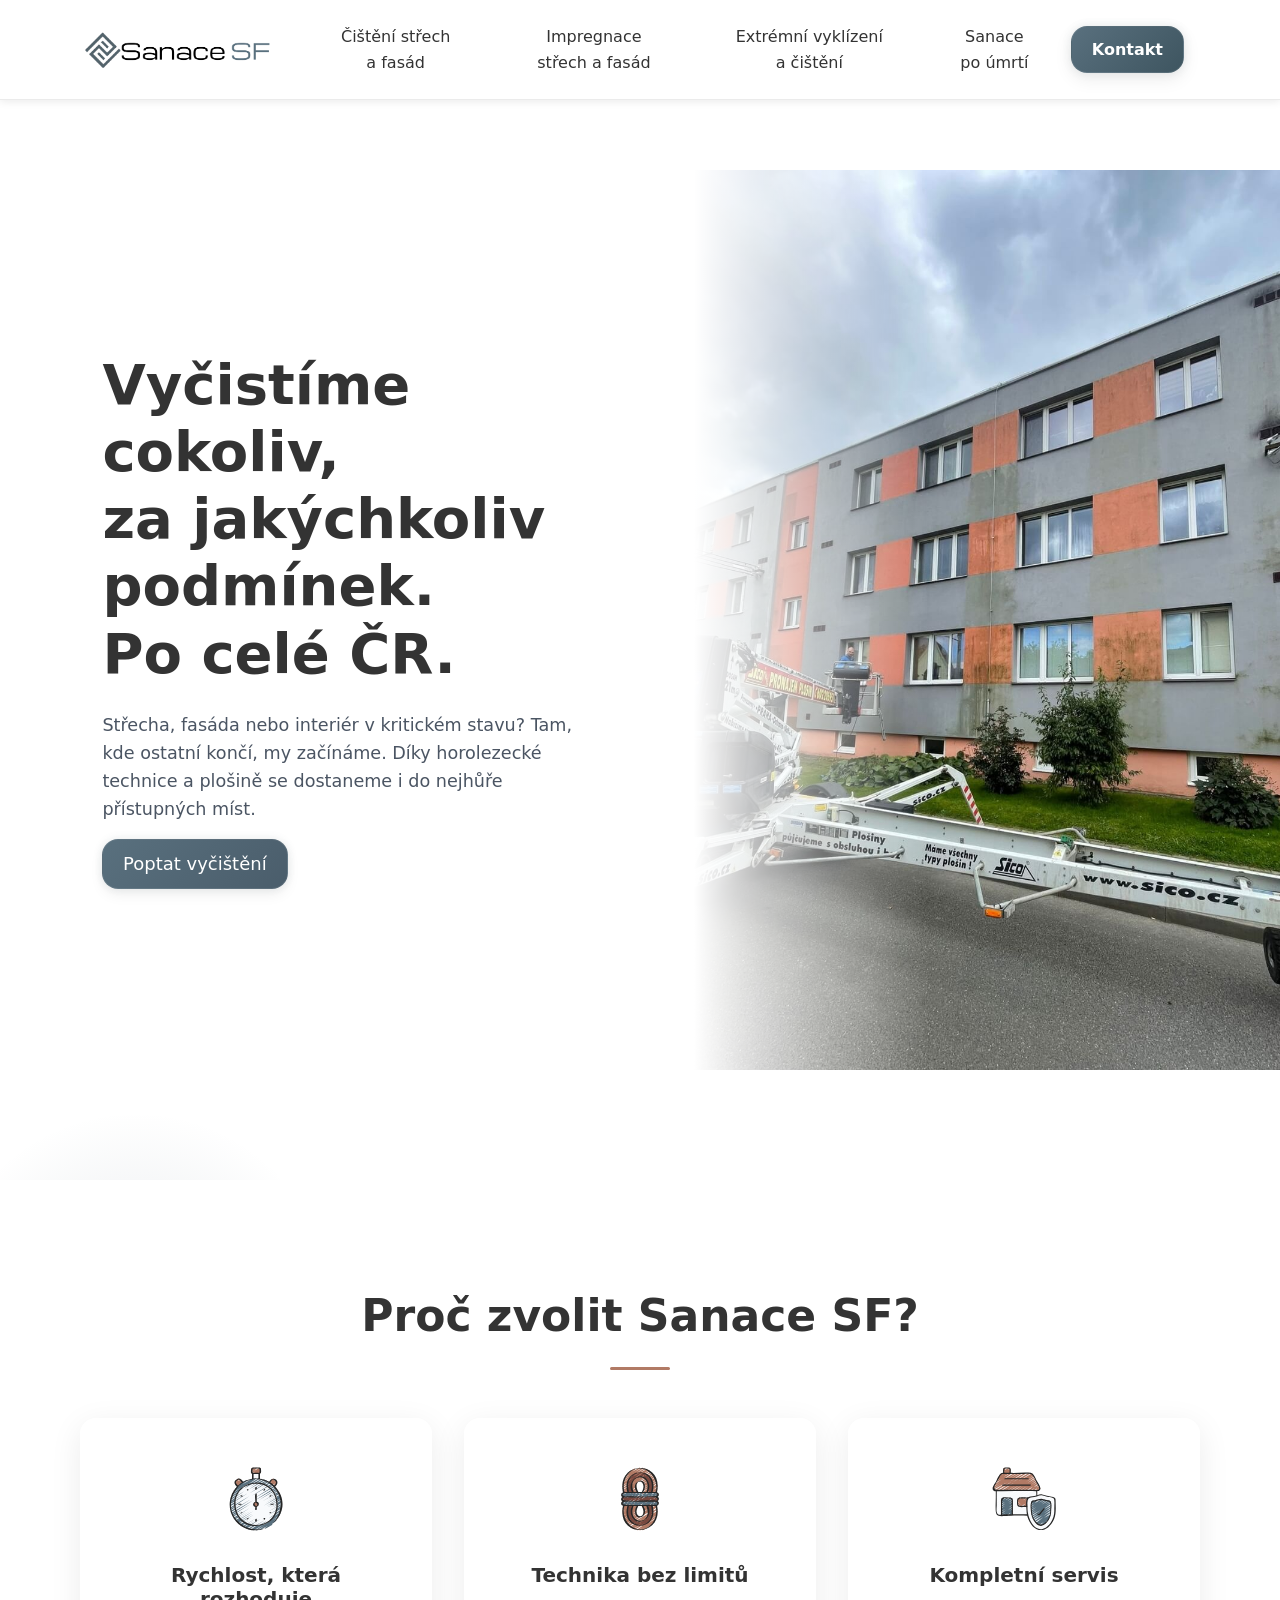
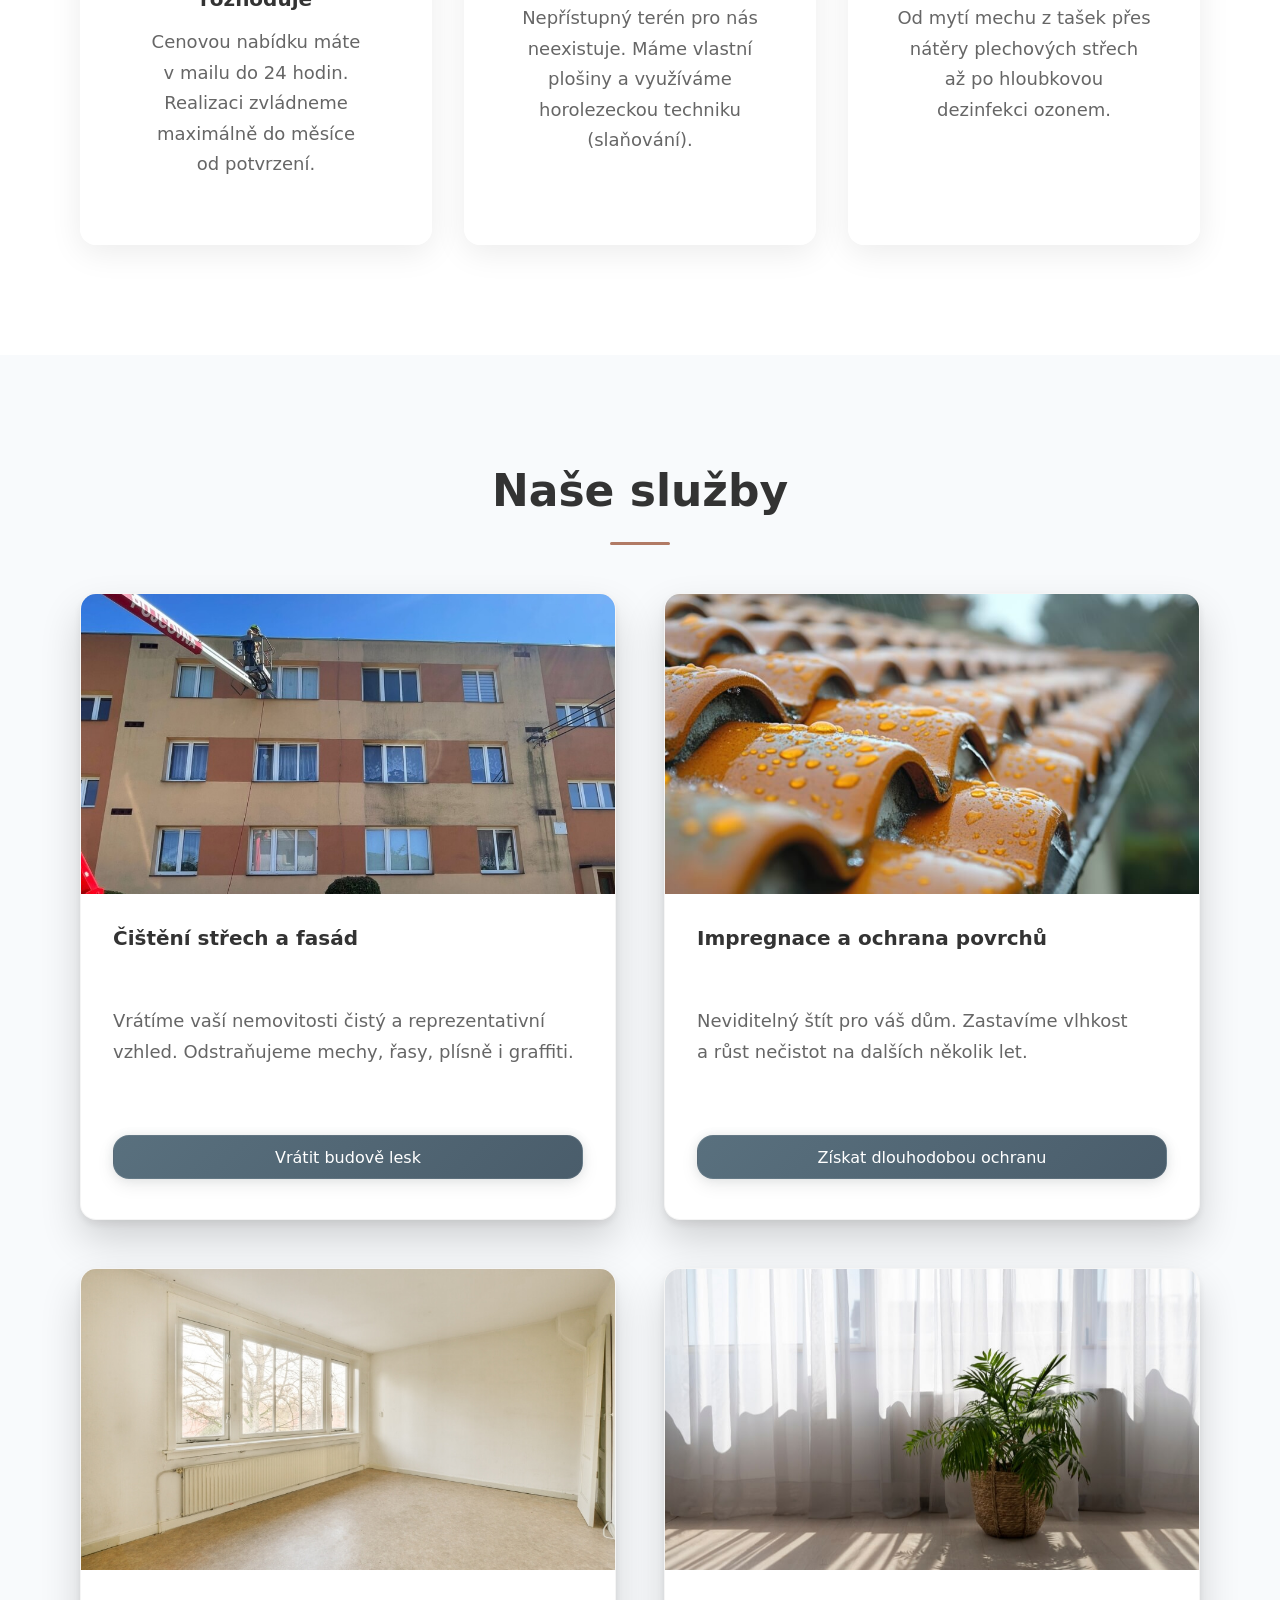
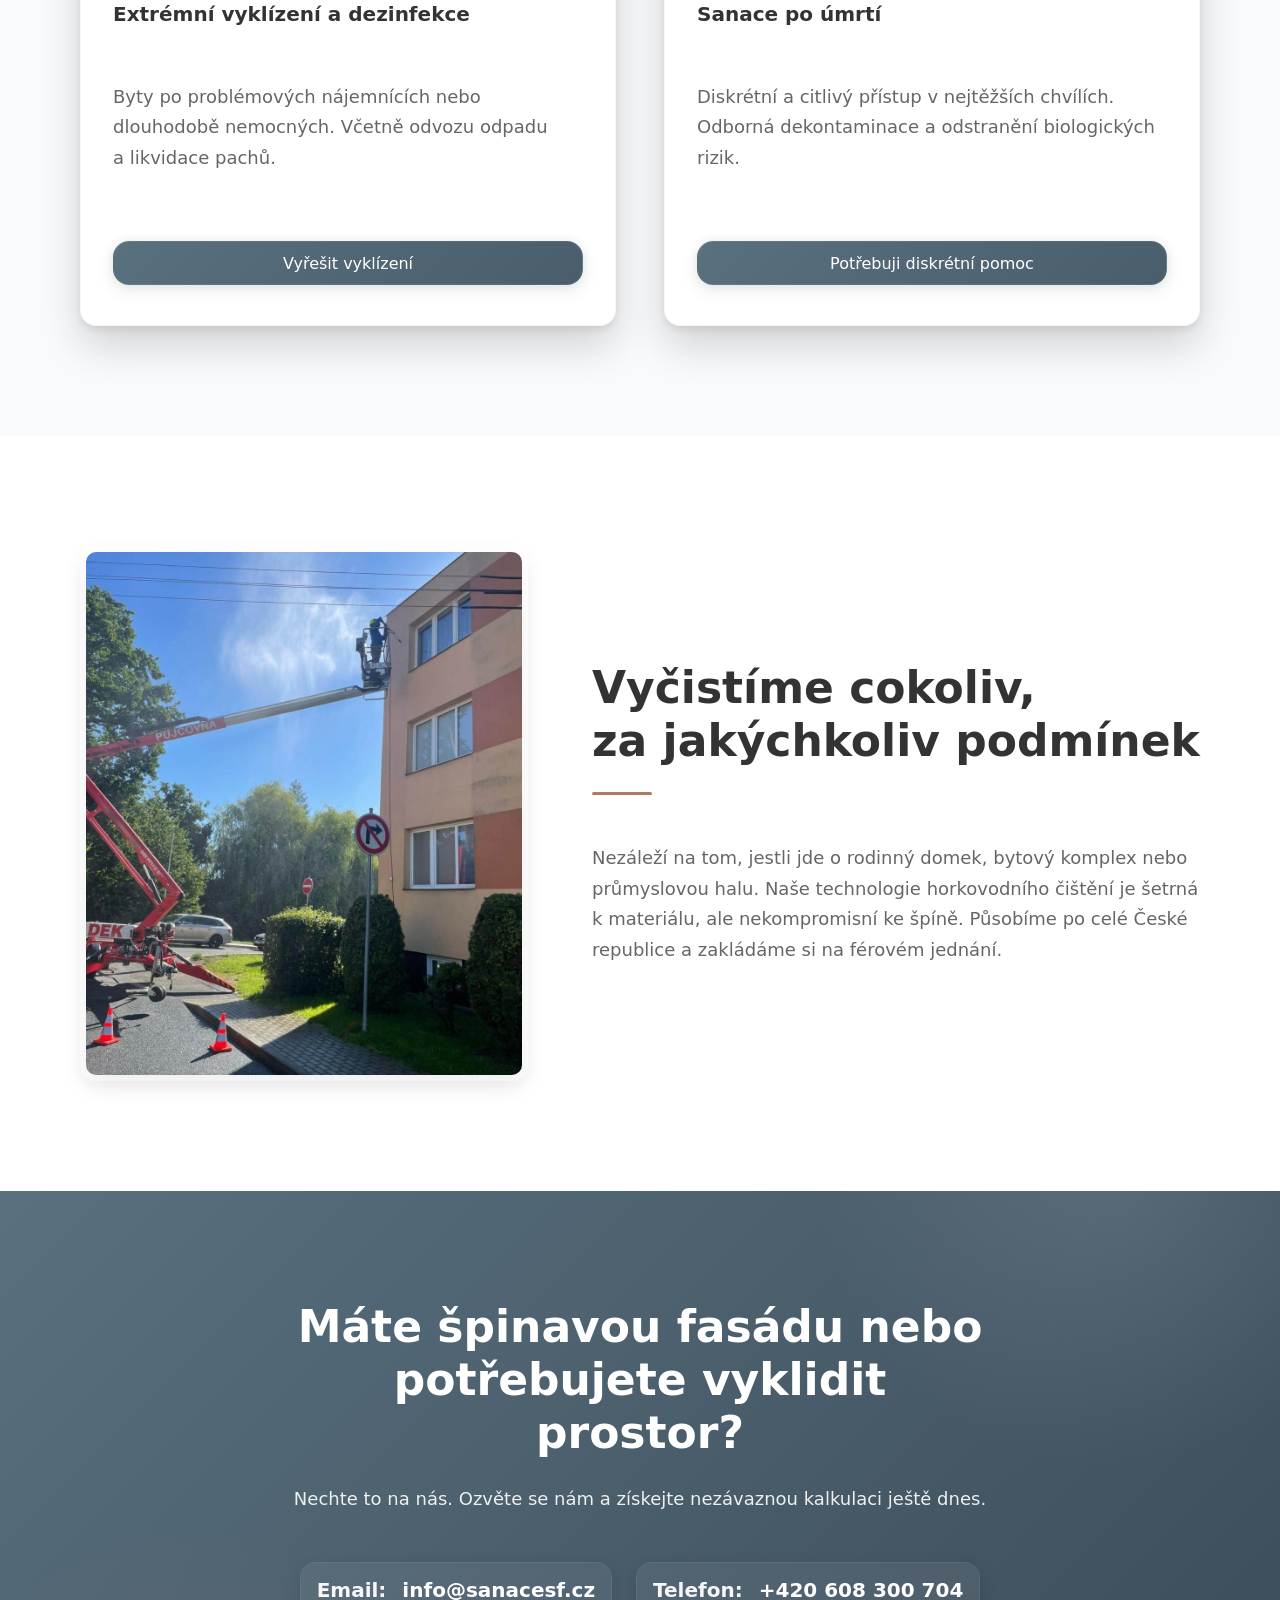
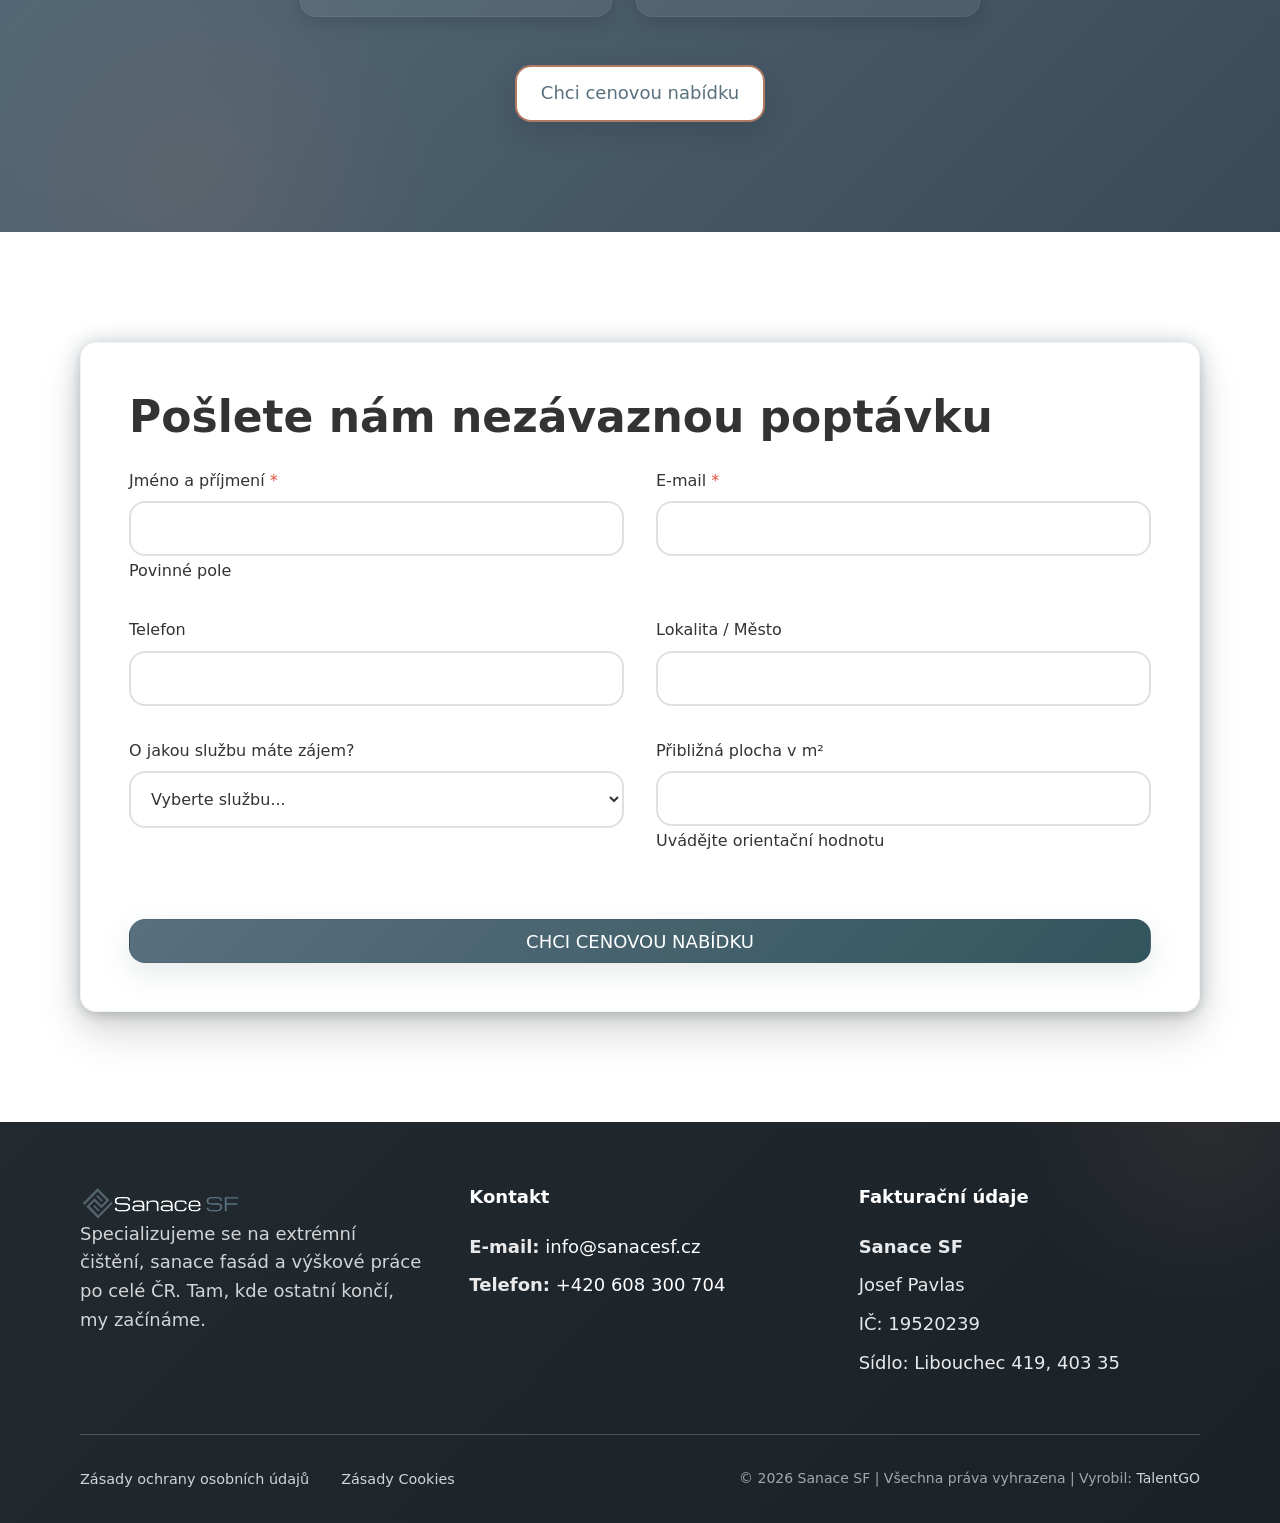
==== index.html @ 91156ede "nahravam web" ====
<!DOCTYPE html>
<html lang="cs">
<head>
    <!-- Google Tag Manager -->
    <script>(function(w,d,s,l,i){w[l]=w[l]||[];w[l].push({'gtm.start':
    new Date().getTime(),event:'gtm.js'});var f=d.getElementsByTagName(s)[0],
    j=d.createElement(s),dl=l!='dataLayer'?'&l='+l:'';j.async=true;j.src=
    'https://www.googletagmanager.com/gtm.js?id='+i+dl;f.parentNode.insertBefore(j,f);
    })(window,document,'script','dataLayer','GTM-TJD4D29X');</script>
    <!-- End Google Tag Manager -->
    <meta charset="UTF-8">
    <meta name="viewport" content="width=device-width, initial-scale=1.0">
    <title>Sanace SF - Čištění střech a fasád, extrémní vyklízení po celé ČR</title>
    <meta name="description" content="Vyčistíme cokoliv, za jakýchkoliv podmínek. Čištění střech a fasád, impregnace, extrémní vyklízení a sanace po úmrtí. Rychlá cenová nabídka do 24 hodin.">
    <link rel="canonical" href="https://www.podlahy-pavlas.cz/">
    
    <!-- Open Graph Meta Tags -->
    <meta property="og:type" content="website">
    <meta property="og:title" content="Sanace SF - Čištění střech a fasád, extrémní vyklízení">
    <meta property="og:description" content="Vyčistíme cokoliv, za jakýchkoliv podmínek po celé ČR. Cenová nabídka do 24 hodin.">
    <meta property="og:url" content="https://www.podlahy-pavlas.cz/">
    <meta property="og:image" content="https://www.podlahy-pavlas.cz/obrazky/hero/cisteni_fasady.jpeg">
    <meta property="og:locale" content="cs_CZ">
    
    <!-- Twitter Card -->
    <meta name="twitter:card" content="summary_large_image">
    <meta name="twitter:title" content="Sanace SF - Čištění střech a fasád">
    <meta name="twitter:description" content="Vyčistíme cokoliv, za jakýchkoliv podmínek po celé ČR.">
    <meta name="twitter:image" content="https://www.podlahy-pavlas.cz/obrazky/hero/cisteni_fasady.jpeg">
    
    <!-- Favicon -->
    <link rel="icon" href="favicon.svg" type="image/svg+xml">
    <link rel="icon" href="obrazky/favicon/favicon.png" type="image/png">
    <link rel="apple-touch-icon" href="obrazky/favicon/favicon.png">
    
    <!-- Fonts -->
    <link rel="preconnect" href="https://fonts.googleapis.com">
    <link rel="preconnect" href="https://fonts.gstatic.com" crossorigin>
    <link href="https://fonts.googleapis.com/css2?family=Montserrat:wght@400;500;600;700&display=swap" rel="stylesheet">
    
    <!-- Stylesheet -->
    <link rel="stylesheet" href="css/styles.css">
    
    <!-- Security Headers (implement on server) -->
    <meta http-equiv="Content-Security-Policy" content="default-src 'self'; font-src 'self' fonts.googleapis.com fonts.gstatic.com; style-src 'self' 'unsafe-inline' fonts.googleapis.com; script-src 'self'; img-src 'self' data:; connect-src 'self';">
</head>
<body>
    <!-- Google Tag Manager (noscript) -->
    <noscript><iframe src="https://www.googletagmanager.com/ns.html?id=GTM-TJD4D29X" height="0" width="0" style="display:none;visibility:hidden"></iframe></noscript>
    <!-- End Google Tag Manager (noscript) -->
    <!-- Header is loaded dynamically from /includes/header.html to simplify editing -->

    <!-- Main Content -->
    <main>
        <section class="hero hero--kontakt hero-split" aria-label="Hero - kontakt">
                    <style>
                        /* Společné styly pro desktop */
                        .hero-split { width:100%; background:#ffffff; overflow: hidden; }
                        .hero-split .container-split { display:flex; min-height:100vh; width:100%; margin:0; }

                        .hero-split .left-side { 
                            flex: 1; 
                            display: flex; 
                            align-items: center; 
                            padding: 60px 8%; 
                            background: #fff;
                            z-index: 2;
                        }

                        .hero-split h2 { 
                            font-size: clamp(2.2rem, 4vw, 3.5rem); 
                            font-weight: 800; 
                            color: #1a1a1a; 
                            line-height: 1.1; 
                            margin-bottom: 20px; 
                        }

                        .hero-split .hero-sub { color: #4b5563; line-height: 1.6; font-size: 1.1rem; }

                        /* Pravá strana s obrázkem */
                        .hero-split .right-side { 
                            flex: 1.2; 
                            position: relative; 
                            background-image: url('obrazky/hero/cisteni_fasady.jpeg');
                            background-size: cover; 
                            background-position: center; 
                            background-repeat: no-repeat;
                            z-index: 1; 
                        }

                        /* Přechod jen pro desktop */
                        .hero-split .gradient-overlay { 
                            position: absolute; 
                            top: 0; left: 0; width: 100%; height: 100%; 
                            background: linear-gradient(to right, #fff 0%, rgba(255,255,255,0) 40%); 
                        }

                        /* OPRAVA PRO TELEFON (pod 900px) */
                        @media (max-width: 900px) {
                            .hero-split .container-split { 
                                flex-direction: column !important; 
                                height: auto !important; 
                                display: block !important;
                            }
                            
                            .hero-split .left-side { 
                                width: 100% !important; 
                                padding: 40px 20px !important;
                            }

                            .hero-split .right-side { 
                                display: block !important;
                                width: calc(100% - 30px) !important;
                                height: 350px !important; /* Pevná výška, aby byl vidět */
                                min-height: 300px !important;
                                margin: 10px auto 40px auto !important; 
                                border-radius: 25px !important; /* Zaoblení */
                                box-shadow: 0 15px 35px rgba(0,0,0,0.15);
                            }

                            /* Úplně schovat přechod na mobilu, aby nezakrýval fotku */
                            .hero-split .gradient-overlay { 
                                display: none !important; 
                            }
                        }
                    </style>

                    <div class="container-split">
                        <div class="left-side">
                            <div>
                                <h1>Vyčistíme cokoliv, za&nbsp;jakýchkoliv podmínek. Po&nbsp;celé&nbsp;ČR.</h1>
                                <p class="hero-sub">Střecha, fasáda nebo interiér v&nbsp;kritickém stavu? Tam, kde ostatní končí, my&nbsp;začínáme. Díky horolezecké technice a&nbsp;plošině se&nbsp;dostaneme i&nbsp;do&nbsp;nejhůře přístupných míst.</p>
                                <a href="contact.html" class="btn btn-primary btn-lg">Poptat vyčištění</a>

                            </div>
                        </div>


                        <div class="right-side" id="hero-img">
                            <div class="gradient-overlay"></div>
                        </div>
                    </div>
        </section>

        <!-- Why Choose Section -->
        <section class="why-choose">
            <div class="container">
                <h2 class="section-title">Proč zvolit Sanace SF?</h2>
                <div class="features-grid">
                    <div class="feature-card">
                        <div class="feature-icon">
                            <img src="obrazky/Ikony_proc/rychlost.svg" alt="Ikona rychlosti" loading="lazy">
                        </div>
                        <h3 class="feature-title">Rychlost, která rozhoduje</h3>
                        <p class="feature-description">Cenovou nabídku máte v&nbsp;mailu do&nbsp;24&nbsp;hodin. Realizaci zvládneme maximálně do&nbsp;měsíce od&nbsp;potvrzení.</p>
                    </div>
                    
                    <div class="feature-card">
                        <div class="feature-icon">
                            <img src="obrazky/Ikony_proc/technika bez limitu.svg" alt="Ikona techniky bez limitů" loading="lazy">
                        </div>
                        <h3 class="feature-title">Technika bez&nbsp;limitů</h3>
                        <p class="feature-description">Nepřístupný terén pro nás neexistuje. Máme vlastní plošiny a&nbsp;využíváme horolezeckou techniku (slaňování).</p>
                    </div>
                    
                    <div class="feature-card">
                        <div class="feature-icon">
                            <img src="obrazky/Ikony_proc/kompletni servis.svg" alt="Ikona kompletního servisu" loading="lazy">
                        </div>
                        <h3 class="feature-title">Kompletní servis</h3>
                        <p class="feature-description">Od mytí mechu z&nbsp;tašek přes nátěry plechových střech až po&nbsp;hloubkovou dezinfekci ozonem.</p>
                    </div>
                </div>
            </div>
        </section>

        <!-- Services Section -->
        <section class="services">
            <div class="container">
                <h2 class="section-title">Naše služby</h2>
                <div class="services-grid">
                    <div class="service-card">
                        <div class="service-image">
                            <img src="obrazky/nasesluzby/cisteni-fasady-bytoveho-domu-plosina.jpg" alt="Čištění fasády bytového domu s plošinou" loading="lazy">
                        </div>
                        <div class="service-content">
                            <h3>Čištění střech a&nbsp;fasád</h3>
                            <p class="service-description">Vrátíme vaší nemovitosti čistý a&nbsp;reprezentativní vzhled. Odstraňujeme mechy, řasy, plísně i&nbsp;graffiti.</p>
                            <a href="cisteni-strech-a-fasad.html" class="btn btn-secondary">Vrátit budově lesk</a>
                        </div>
                    </div>
                    
                    <div class="service-card">
                        <div class="service-image">
                            <img src="obrazky/nasesluzby/ochrana-stresni-krytiny-impregnace.jpg" alt="Impregnace střešní krytiny" loading="lazy">
                        </div>
                        <div class="service-content">
                            <h3>Impregnace a&nbsp;ochrana povrchů</h3>
                            <p class="service-description">Neviditelný štít pro váš dům. Zastavíme vlhkost a&nbsp;růst nečistot na&nbsp;dalších několik let.</p>
                            <a href="impregnace.html" class="btn btn-secondary">Získat dlouhodobou ochranu</a>
                        </div>
                    </div>
                    
                    <div class="service-card">
                        <div class="service-image">
                            <img src="obrazky/nasesluzby/vymalovany-prazdny-pokoj-sanace.jpg" alt="Vymalovaný prázdný pokoj po sanaci" loading="lazy">
                        </div>
                        <div class="service-content">
                            <h3>Extrémní vyklízení a&nbsp;dezinfekce</h3>
                            <p class="service-description">Byty po problémových nájemnících nebo dlouhodobě nemocných. Včetně odvozu odpadu a&nbsp;likvidace pachů.</p>
                            <a href="extremni-vyklizeni-a-cisteni.html" class="btn btn-secondary">Vyřešit vyklízení</a>
                        </div>
                    </div>
                    
                    <div class="service-card">
                        <div class="service-image">
                            <img src="obrazky/nasesluzby/cisty-interier-byt-zaclony-sanace-po-umrti.jpg" alt="Čistý interiér bytu po sanaci" loading="lazy">
                        </div>
                        <div class="service-content">
                            <h3>Sanace po&nbsp;úmrtí</h3>
                            <p class="service-description">Diskrétní a&nbsp;citlivý přístup v&nbsp;nejtěžších chvílích. Odborná dekontaminace a&nbsp;odstranění biologických rizik.</p>
                            <a href="sanace-po-umrti.html" class="btn btn-secondary">Potřebuji diskrétní pomoc</a>
                        </div>
                    </div>
                </div>
            </div>
        </section>

        <!-- About Section -->
        <section class="about">
            <div class="container">
                <div class="about-content">
                    <div class="about-grid container-inline">
                        <div class="about-image">
                            <img src="obrazky/hero/cisteni_fasada2.jpg" alt="Čištění fasády - ilustrační obrázek" loading="lazy">
                        </div>
                        <div class="about-text">
                            <h2 class="section-title about-heading--left">Vyčistíme cokoliv, za&nbsp;jakýchkoliv podmínek</h2>
                            <p class="about-description">Nezáleží na&nbsp;tom, jestli jde o&nbsp;rodinný domek, bytový komplex nebo průmyslovou halu. Naše technologie horkovodního čištění je&nbsp;šetrná k&nbsp;materiálu, ale nekompromisní ke&nbsp;špíně. Působíme po&nbsp;celé České republice a&nbsp;zakládáme si&nbsp;na&nbsp;férovém jednání.</p>
                        </div>
                    </div>
                </div>
            </div>
        </section>

        <!-- CTA Section -->
        <section class="cta">
            <div class="container">
                <div class="cta-content">
                    <h2 class="cta-title">Máte špinavou fasádu nebo potřebujete vyklidit prostor?</h2>
                    <p class="cta-description">Nechte to&nbsp;na&nbsp;nás. Ozvěte se&nbsp;nám a&nbsp;získejte nezávaznou kalkulaci ještě dnes.</p>
                    <div class="contact-info">
                        <a href="mailto:info@sanacesf.cz" class="contact-item">
                            <span class="contact-label">Email:</span> info@sanacesf.cz
                        </a>
                        <a href="tel:+420608300704" class="contact-item">
                            <span class="contact-label">Telefon:</span> +420&nbsp;608&nbsp;300&nbsp;704
                        </a>
                    </div>
                    <a href="contact.html" class="btn btn-primary btn-lg">Chci cenovou nabídku</a>
                </div>
            </div>
        </section>

        <!-- Contact Form -->
        <section class="contact-section">
            <div class="container">
                <div class="contact-form-container">
                    <h2>Pošlete nám nezávaznou poptávku</h2>            
            <form id="contact-form" action="https://formspree.io/f/mnjgddan" method="POST" enctype="multipart/form-data">
                <!-- Honeypot field for spam protection (hidden) -->
                <div class="honeypot">
                    <label for="website">Website (nechte prázdné)</label>
                    <input type="text" id="website" name="website" tabindex="-1">
                </div>
                
                <div class="form-grid">
                    <div class="form-group">
                        <label for="name" class="form-label required">Jméno a&nbsp;příjmení</label>
                        <input type="text" id="name" name="jmeno" class="form-input" required aria-describedby="name-help">
                        <small id="name-help" class="form-help">Povinné pole</small>
                    </div>

                    <div class="form-group">
                        <label for="email" class="form-label required">E-mail</label>
                        <input type="email" id="email" name="email" class="form-input" required aria-describedby="email-help">
                   </div>
                </div>

                <div class="form-grid">
                    <div class="form-group">
                        <label for="phone" class="form-label">Telefon</label>
                        <input type="tel" id="phone" name="telefon" class="form-input" aria-describedby="phone-help" pattern="[+0-9\s\-().]{6,}">
                    </div>

                    <div class="form-group">
                        <label for="location" class="form-label">Lokalita&nbsp;/ Město</label>
                        <input type="text" id="location" name="lokalita" class="form-input" aria-describedby="location-help">

                    </div>
                </div>

                <div class="form-grid">
                    <div class="form-group">
                        <label for="service" class="form-label">O&nbsp;jakou službu máte zájem?</label>
                        <select id="service" name="sluzba" class="form-select">
                            <option value="">Vyberte službu...</option>
                            <option value="cisteni-strech-a-fasad-fasady-strechy">Čištění fasády/střechy</option>
                            <option value="impregnace">Impregnace</option>
                            <option value="extremni-extremni-vyklizeni-a-cisteni">Extrémní vyklízení</option>
                            <option value="sanace-po-umrti">Sanace po&nbsp;úmrtí</option>
                        </select>
                    </div>

                    <div class="form-group">
                        <label for="area" class="form-label">Přibližná plocha v&nbsp;m²</label>
                        <input type="number" id="area" name="plocha" class="form-input" min="1" aria-describedby="area-help">
                        <small id="area-help" class="form-help">Uvádějte orientační hodnotu</small>
                    </div>
                </div>
                
                <!-- Honeypot + timestamp anti-spam: hidden via CSS so humans don't see it,
                     but bots filling all fields will populate it. Timestamp allows server
                     or client-side check that form wasn't submitted too quickly. -->
                <div class="form-group">
                    <div class="honeypot" aria-hidden="true">
                        <label for="middle_name">Middle name</label>
                        <input type="text" id="middle_name" name="middle_name" autocomplete="off" tabindex="-1">
                    </div>
                    <!-- Timestamp (ms since epoch) — filled by JS on page load -->
                    <input type="hidden" id="form_timestamp" name="form_timestamp" value="">
                </div>

                <!-- Source identifier for analytics -->
                <input type="hidden" name="zdroj" value="hlavicka">

                <button type="submit" class="btn btn-primary btn-lg">CHCI CENOVOU NABÍDKU</button>
            </form>
                </div>
            </div>
        </section>
    </main>

    <!-- Footer is loaded dynamically from /includes/footer.html to simplify editing -->

    <!-- JavaScript -->
    <script src="js/main.js"></script>

    <!-- Structured Data -->
    <script type="application/ld+json">
    {
        "@context": "https://schema.org",
        "@type": "LocalBusiness",
        "name": "Sanace SF",
        "alternateName": "Josef Pavlas",
        "description": "Specializujeme se na extrémní čištění, sanace fasád a výškové práce po celé ČR",
        "url": "https://www.podlahy-pavlas.cz/",
        "telephone": "+420608300704",
        "email": "info@sanacesf.cz",
        "address": {
            "@type": "PostalAddress",
            "streetAddress": "Libouchec 419",
            "postalCode": "403 35",
            "addressLocality": "Libouchec",
            "addressCountry": "CZ"
        },
        "geo": {
            "@type": "GeoCoordinates",
            "latitude": "50.6729",
            "longitude": "14.0490"
        },
        "areaServed": {
            "@type": "Country",
            "name": "Česká republika"
        },
        "serviceType": [
            "Čištění střech a fasád",
            "Impregnace střech a fasád", 
            "Extrémní vyklízení a čištění",
            "Sanace po úmrtí",
            "Dezinfekce ozonem"
        ],
        "vatID": "19520239",
        "founder": {
            "@type": "Person",
            "name": "Josef Pavlas"
        }
    }
    </script>
</body>
</html>
---- css/styles.css ----
/* Sanace SF - Modern Mobile-First Styles */

/* CSS Custom Properties (Variables) */
:root {
    /* Brand Colors */
    --color-primary: #FFFFFF;
    --color-secondary: #B17A65;
    --color-button: #59707e;
    --color-background: #FFFFFF;
    --color-background-alt: #F8FAFC;
    --color-footer-bg: #222A30;
    --color-text: #333333;
    --color-text-light: #666666;
    --color-text-muted: #888888;
    
    /* Spacing System (8px grid) */
    --space-xs: 0.5rem;    /* 8px */
    --space-sm: 1rem;      /* 16px */
    --space-md: 1.5rem;    /* 24px */
    --space-lg: 2rem;      /* 32px */
    --space-xl: 3rem;      /* 48px */
    --space-xxl: 4rem;     /* 64px */
    
     /* Border Radius (unified) */
     /* Use a single unified radius value for consistent rounding across
         buttons, cards, form controls, images and panels. Adjust only this
         value to change the global corner radius without altering layout. */
    --radius: 16px;
     --radius-sm: var(--radius);
     --radius-md: var(--radius);
     --radius-lg: var(--radius);
    
    /* Shadows */
    --shadow-sm: 0 2px 4px rgba(0, 0, 0, 0.08);
    --shadow-md: 0 8px 16px rgba(0, 0, 0, 0.12), 0 2px 4px rgba(0, 0, 0, 0.06);
    --shadow-lg: 0 20px 40px rgba(0, 0, 0, 0.16), 0 4px 8px rgba(0, 0, 0, 0.08);
    --shadow-xl: 0 25px 50px rgba(0, 0, 0, 0.18), 0 8px 16px rgba(0, 0, 0, 0.1);
    
    /* Glass Morphism */
    --glass-light: rgba(255, 255, 255, 0.7);
    --glass-dark: rgba(32, 42, 48, 0.7);
    --backdrop-blur: blur(12px);
    
    /* Glow Effects */
    --glow-primary: 0 0 20px rgba(89, 112, 126, 0.3);
    --glow-secondary: 0 0 20px rgba(177, 122, 101, 0.25);
    
    /* Typography */
    --font-primary: 'Montserrat', system-ui, -apple-system, sans-serif;
    --font-body: system-ui, -apple-system, BlinkMacSystemFont, 'Segoe UI', Roboto, sans-serif;
    
     /* Container */
     /* Use a slightly wider container on large screens but keep responsive % for smaller
         viewports. This reduces empty space on larger displays while remaining fluid. */
     --container-width: 90%; /* fallback relative width for small/medium viewports */
     --container-max-width: 1440px; /* maximum content width for large viewports */
    
    /* Transitions */
    --transition-fast: 0.2s cubic-bezier(0.4, 0, 0.2, 1);
    --transition-smooth: 0.35s cubic-bezier(0.4, 0, 0.2, 1);
    --transition-slow: 0.5s cubic-bezier(0.4, 0, 0.2, 1);
    /* Global section spacing (desktop/tablet/mobile) */
    --section-space-desktop: 110px; /* target 100-120px */
    --section-space-tablet: 90px;   /* tablet ~90px */
    --section-space-mobile: 72px;   /* mobile ~70-80px */
    --section-space: var(--section-space-desktop); /* legacy alias */
    /* Button sizing and shadow (unified) */
    --btn-pad-y: 0.6rem;  /* vertical padding for all buttons (~9.6px) — reduced for less robust look */
    --btn-pad-x: 1.25rem;  /* horizontal padding for all buttons (~20px) */
    --btn-min-height: 44px; /* ensure accessible touch target */
    --btn-shadow: 0 6px 18px rgba(0,0,0,0.08);
    --btn-shadow-hover: 0 8px 20px rgba(0,0,0,0.10);
    --btn-glow-subtle: 0 0 10px rgba(89,112,126,0.12);

    /* Čištění střech a fasád – page-specific tokens */
    /* Hero background image and layout */
    --cisteni-hero-bg-image: url("../obrazky/cisteni/cisteni-pruceli-bytoveho-domu-plosina-dek.jpg");
    --cisteni-hero-min-height-desktop: 500px;
    --cisteni-hero-img-mobile-width: 90%;
    --cisteni-hero-img-max-width: 100%;

    /* Service description two-column layout */
    --cisteni-service-columns-gap: 30px;
    /* Default flex-basis for service description columns: left main wider (~65%), right side narrower (~35%) */
    --cisteni-service-main-flex: 1 1 65%;
    --cisteni-service-side-flex: 1 1 35%;
    --cisteni-service-side-min-height-desktop: 420px;
    --cisteni-service-side-bg-image: url("../obrazky/cisteni/vysokotlake-myti-fasady-vyskova-plosina.jpg");

    /* Service section spacing */
    --cisteni-service-section-padding-y: 40px;
    --cisteni-service-title-margin-bottom: 12px;
    --cisteni-service-paragraph-margin-bottom: 14px;

    /* Full-bleed image layout */
     --cisteni-fullbleed-section-width: 100%;
     /* Use percentage-based sizing to avoid horizontal overflow on mobile
         (100vw can trigger scrollbars because it includes the scrollbar width). */
     --cisteni-fullbleed-img-width: 100%;
     --cisteni-fullbleed-img-max-width: 100%;
    --cisteni-fullbleed-img-height-desktop: 70vh;
    --cisteni-fullbleed-img-height-tablet: 48vh;
    --cisteni-fullbleed-img-height-mobile-a: 42vh; /* initial mobile rule */
    --cisteni-fullbleed-img-height-mobile: 50vh;   /* final mobile override */

    /* Glass box (overlay text panel) */
    --cisteni-glass-width-desktop: 500px;
    --cisteni-glass-max-width-desktop: 90%;
    --cisteni-glass-padding-y-desktop: 18px;
    --cisteni-glass-padding-x-desktop: 20px;
    --cisteni-glass-padding-y-tablet: 16px;
    --cisteni-glass-padding-x-tablet: 18px;
    --cisteni-glass-padding-y-mobile: 12px;
    --cisteni-glass-padding-x-mobile: 14px;
    --cisteni-glass-text-color: var(--color-primary);
    --cisteni-glass-bg: rgba(255,255,255,0.10);
    --cisteni-glass-backdrop-blur: blur(8px);
    --cisteni-glass-backdrop-saturate: saturate(120%);
    --cisteni-glass-border-radius: 12px;
    --cisteni-glass-border-color: rgba(255,255,255,0.14);
    --cisteni-glass-shadow: 0 8px 20px rgba(0,0,0,0.35);
    --cisteni-glass-font-weight: 600;
    --cisteni-glass-line-height: 1.2;
    --cisteni-glass-text-align: center;
    --cisteni-glass-text-shadow: 0 1px 3px rgba(0,0,0,0.45);

    /* Glass box heading */
    --cisteni-glass-heading-color: var(--color-primary);
    --cisteni-glass-heading-margin: 0;
    --cisteni-glass-heading-font-size-desktop: 2rem;
    --cisteni-glass-heading-font-size-wide: 2.4rem;
    --cisteni-glass-heading-font-size-tablet: 1.8rem;
    --cisteni-glass-heading-font-size-mobile: 1.25rem;
    --cisteni-glass-heading-font-weight: 700;
    --cisteni-glass-heading-line-height: 1.12;
}

/* Reset & Base Styles */
*,
*::before,
*::after {
    box-sizing: border-box;
    margin: 0;
    padding: 0;
}

html {
    scroll-behavior: smooth;
    /* Prevent horizontal scrolling on mobile/desktop */
    overflow-x: hidden;
}

body {
    font-family: var(--font-body);
    font-size: 18px; /* increased base body text from 16px to 18px as requested */
    line-height: 1.6;
    color: var(--color-text);
    background-color: var(--color-background);
    overflow-x: hidden;
}

/* Preserve specific small UI text sizes that should remain at 16px */
.header,
.navbar,
.nav-link,
.nav-toggle,
.nav-item,
.btn,
button,
.form-label,
.form-label.required,
.recaptcha-note,
.recaptcha-text,
small {
    font-size: 16px; /* keep these UI elements at original 16px */
}

/* Hero: ensure ordinary text inside hero is ~19px */
.hero p,
.hero .hero-description,
.hero .hero-copy,
.hero .lead {
    font-size: 19px;
    line-height: 1.85;
}

/* Typography */
h1, h2, h3, h4, h5, h6 {
    font-family: var(--font-primary);
    font-weight: 600;
    line-height: 1.2;
    margin-bottom: var(--space-md);
    color: var(--color-text);
}

h1 {
    font-size: clamp(2rem, 5vw, 3.5rem);
    font-weight: 700;
}

h2 {
    font-size: clamp(1.75rem, 4vw, 2.75rem);
}

h3 {
    font-size: 20px;
}

h4 {
    font-size: clamp(1.25rem, 2.5vw, 1.75rem);
}

p {
    margin-bottom: var(--space-sm);
    line-height: 1.7;
    max-width: 70ch; /* Optimal reading width */
    /* Ensure paragraphs use the site's body typography for consistency */
    font-family: var(--font-body);
    font-size: 18px;
    color: var(--color-text);
}

a {
    color: var(--color-secondary);
    text-decoration: none;
    transition: all var(--transition-fast);
}

a:hover,
a:focus {
    color: var(--color-button);
    text-decoration: underline;
}

/* Container */
.container {
    width: var(--container-width);
    max-width: var(--container-max-width);
    margin: 0 auto;
    padding: 0 var(--space-sm);
}

/* Ensure header/navigation content uses the same constrained width and alignment
   as the main page content. This keeps header/nav elements centered and
   prevents excessive empty space on wide screens while preserving mobile
   behavior. */
.header .container,
.navbar .container {
    /* Keep the page container sizing but lay out header content with flex so
       logo, menu and CTA distribute evenly across the available width. */
    width: var(--container-width);
    max-width: var(--container-max-width);
    margin: 0 auto;
    left: 0;
    right: 0;
    display: flex;
    align-items: center;
    justify-content: space-between;
    gap: var(--space-lg);
}

/* Let the brand/CTA remain their intrinsic size and let the nav take remaining
   space so items are centered and the right edge doesn't appear offset. */
.navbar .nav-brand {
    flex: 0 0 auto;
}
.nav-menu .nav-item {
    margin: 0 var(--space-sm);
}
.nav-cta,
a.nav-link[href*="kontakt.html"] {
    flex: 0 0 auto;
}

/* Desktop adjustments for header layout (nav takes remaining space; CTA pushed to right) */

/* Buttons */
.btn {
    display: inline-flex;
    align-items: center;
    justify-content: center;
    padding: var(--btn-pad-y) var(--btn-pad-x);
    font-family: var(--font-primary);
    font-weight: 500;
    font-size: 1rem;
    text-decoration: none;
    border: none;
    border-radius: var(--radius-md);
    cursor: pointer;
    transition: all var(--transition-smooth);
    text-align: center;
    white-space: nowrap;
    min-height: var(--btn-min-height); /* Accessibility - minimum touch target */
    position: relative;
    overflow: hidden;
}

.btn::before {
    content: '';
    position: absolute;
    top: 50%;
    left: 50%;
    width: 0;
    height: 0;
    border-radius: 50%;
    background: rgba(255, 255, 255, 0.2);
    transform: translate(-50%, -50%);
    transition: width var(--transition-smooth), height var(--transition-smooth);
}

.btn:active::before {
    width: 300px;
    height: 300px;
}

.btn-primary {
    background: linear-gradient(135deg, var(--color-button), #4a5d6b);
    color: var(--color-primary);
    box-shadow: var(--btn-shadow), var(--btn-glow-subtle);
    border: 1px solid rgba(255, 255, 255, 0.08);
}

.btn-primary:hover,
.btn-primary:focus {
    background: linear-gradient(135deg, #4a5d6b, var(--color-button));
    transform: translateY(-3px);
    box-shadow: var(--btn-shadow-hover), var(--btn-glow-subtle);
    color: var(--color-primary);
    text-decoration: none;
}

.btn-secondary {
    background: linear-gradient(135deg, var(--color-secondary), #9d6952);
    color: var(--color-primary);
    box-shadow: var(--btn-shadow), 0 0 8px rgba(177,122,101,0.10);
    border: 1px solid rgba(255, 255, 255, 0.08);
}

.btn-secondary:hover,
.btn-secondary:focus {
    background: linear-gradient(135deg, #9d6952, var(--color-secondary));
    transform: translateY(-3px);
    box-shadow: var(--btn-shadow-hover), 0 0 10px rgba(177,122,101,0.12);
    color: var(--color-primary);
    text-decoration: none;
}

.btn-lg {
    /* Keep size variant visually consistent with unified padding while allowing
       a slightly larger font if desired. Padding remains the global value. */
    padding: var(--btn-pad-y) var(--btn-pad-x);
    font-size: 1.125rem;
}

/* Header & Navigation */
.header {
    background: rgba(255, 255, 255, 0.85);
    backdrop-filter: var(--backdrop-blur);
    -webkit-backdrop-filter: var(--backdrop-blur);
    border-bottom: 1px solid rgba(0, 0, 0, 0.08);
    position: fixed;
    top: 0;
    left: 0;
    right: 0;
    z-index: 1000;
    transition: all var(--transition-smooth);
    box-shadow: 0 2px 8px rgba(0, 0, 0, 0.08);
}

.navbar {
    padding: var(--space-sm) 0;
}

.navbar .container {
    display: flex;
    align-items: center;
    justify-content: space-between;
}

.nav-brand .logo {
    /* Use max-height to avoid stretching and preserve intrinsic aspect ratio */
    max-height: 50px;
    height: auto;
    width: auto;
}

/* Generic logo class so images with class="logo" get consistent sizing across header/footer */
.logo {
    /* Constrain logos using max-height so different source images keep correct proportions */
    max-height: 50px;
    height: auto;
    width: auto;
    display: block;
}

/* Footer-specific logo sizing to avoid oversized logo in footer */
.footer .logo {
    /* Footer logo may be slightly constrained by max-width while keeping aspect ratio */
    max-height: 50px; /* slightly smaller in footer */
    height: auto;
    max-width: 160px;
    width: auto;
}

/* Mobile-specific logo sizing: make the logo smaller on narrow viewports (phones) */
@media (max-width: 600px) {
    .logo,
    .nav-brand .logo {
        max-height: 40px;
    }
}

@media (max-width: 360px) {
    .logo,
    .nav-brand .logo {
        max-height: 32px;
    }
}

.nav-toggle {
    display: block;
    background: none;
    border: none;
    cursor: pointer;
    padding: var(--space-xs);
    border-radius: var(--radius-sm);
    transition: all var(--transition-fast);
}

.nav-toggle:hover,
.nav-toggle:focus {
    background: rgba(89, 112, 126, 0.08);
    transform: scale(1.05);
}

.hamburger {
    display: block;
    width: 25px;
    height: 3px;
    background: var(--color-text);
    margin: 6px 0;
    transition: 0.3s;
    border-radius: 2px;
}

.nav-menu {
    position: fixed;
    top: 100%;
    left: 0;
    right: 0;
    background: var(--color-primary);
    box-shadow: var(--shadow-lg);
    transform: translateY(-100%);
    opacity: 0;
    visibility: hidden;
    transition: all var(--transition-smooth);
    list-style: none;
    padding: var(--space-lg) 0;
}

.nav-menu.active {
    transform: translateY(0);
    opacity: 1;
    visibility: visible;
}

.nav-item {
    text-align: center;
    margin: var(--space-xs) 0;
}

.nav-link {
    display: block;
    padding: var(--space-sm) var(--space-lg);
    font-family: var(--font-primary);
    font-weight: 500;
    color: var(--color-text);
    transition: all var(--transition-fast);
    position: relative;
}

.nav-link::after {
    content: '';
    position: absolute;
    bottom: 0;
    left: 50%;
    width: 0;
    height: 2px;
    background: linear-gradient(90deg, var(--color-button), var(--color-secondary));
    transform: translateX(-50%);
    transition: width var(--transition-smooth);
}

.nav-link:hover,
.nav-link:focus {
    background: rgba(89, 112, 126, 0.08);
    color: var(--color-button);
}

.nav-link:hover::after,
.nav-link:focus::after {
    width: 80%;
    /* Use solid brown underline on hover/focus for header links */
    background: #8B5E3C;
}

/* Highlight: primary action in header - Kontakt */

a.nav-link[href*="kontakt.html"] {
    display: inline-flex;
    align-items: center;
    justify-content: center;
    padding: var(--btn-pad-y) var(--btn-pad-x);
    background: linear-gradient(135deg, var(--color-button), #3e5560);
    color: var(--color-primary);
    box-shadow: var(--btn-shadow), var(--btn-glow-subtle);
    border: 1px solid rgba(255,255,255,0.08);
    font-weight: 700;
    transition: transform var(--transition-smooth), box-shadow var(--transition-smooth), background var(--transition-smooth);
}

a.nav-link[href*="kontakt.html"]:hover,
a.nav-link[href*="kontakt.html"]:focus {
    transform: translateY(-4px);
    background: linear-gradient(135deg, #3e5560, var(--color-button));
    box-shadow: var(--btn-shadow-hover), 0 0 18px rgba(89,112,126,0.16);
    color: var(--color-primary);
}

a.nav-link[href*="kontakt.html"]:active {
    transform: translateY(-1px) scale(0.995);
    box-shadow: 0 6px 18px rgba(0,0,0,0.18) inset, var(--glow-primary);
}

/* Also support explicit .nav-cta class for consistent CTA styling (useful when current page link uses href="#") */
a.nav-cta {
    display: inline-flex;
    align-items: center;
    justify-content: center;
    padding: var(--btn-pad-y) var(--btn-pad-x);
    background: linear-gradient(135deg, var(--color-button), #3e5560);
    color: var(--color-primary);
    box-shadow: var(--btn-shadow), var(--btn-glow-subtle);
    border: 1px solid rgba(255,255,255,0.08);
    border-radius: var(--radius-md);
    overflow: hidden;
    font-weight: 700;
    transition: transform var(--transition-smooth), box-shadow var(--transition-smooth), background var(--transition-smooth);
}

a.nav-cta:hover,
a.nav-cta:focus {
    transform: translateY(-4px);
    background: linear-gradient(135deg, #3e5560, var(--color-button));
    box-shadow: var(--shadow-xl), 0 0 30px rgba(89,112,126,0.28);
    color: var(--color-primary);
}

a.nav-cta:active {
    transform: translateY(-1px) scale(0.995);
    box-shadow: 0 6px 18px rgba(0,0,0,0.18) inset, var(--glow-primary);
}

/* Disable the default underline (::after) for the Kontakt CTA button */
a.nav-cta::after,
a.nav-link[href*="kontakt.html"]::after {
    display: none;
}

@media (max-width: 885px) {
    a.nav-cta {
        width: calc(100% - var(--space-lg));
        /* Move CTA slightly lower than the other header text on mobile */
        margin: var(--space-sm) auto 0;
        padding-left: var(--space-lg);
        padding-right: var(--space-lg);
    }

    /* If the previous rule doesn't take effect due to specificity, target the
       CTA via its list-item container to guarantee extra top spacing on mobile */
    .nav-menu .nav-item:last-child a.nav-cta {
        display: inline-flex;
        margin-top: calc(var(--space-md) / 2); /* ~0.75rem - a small extra offset */
    }

    /* Give the other mobile menu buttons the same corner radius as the CTA */
    .nav-menu .nav-item a.nav-link {
        border-radius: var(--radius-md);
        overflow: hidden;
    }
}

/* Reduce unified section spacing on small screens to 50px as requested.
   Also override the legacy alias --section-space so sections using that
   variable will reduce spacing on mobile. */
@media (max-width: 885px) {
    :root {
        --section-space-mobile: 50px;
        --section-space: 50px;
    }
}

/* Ensure prominent appearance in mobile menu (full-width) without breaking layout */
@media (max-width: 885px) {
    a.nav-link[href*="kontakt.html"] {
        width: calc(100% - var(--space-lg));
        margin: 0 auto;
        padding-left: var(--space-lg);
        padding-right: var(--space-lg);
    }
}

/* Main Content */
main {
    padding-top: 80px; /* Account for fixed header */
}

/* Global spacing between page sections (applies to top-level content blocks inside <main>)
   - Excludes the hero to preserve its existing appearance
   - Uses responsive variables defined in :root
   - Adds margin-top to subsequent sections so distance between sections is consistent */
main > *:first-child {
    margin-top: 0; /* avoid extra space at the very top */
}

/* Unified section spacing: remove the extra margin-top on direct children
   of <main> and rely on each section's own padding (which uses
   --section-space-desktop = 110px). This avoids double-spacing where a
   section also defines padding. If a section doesn't set padding, it will
   naturally inherit spacing from its own rules or remain compact.
*/
main > *:not(.hero) {
    margin-top: 0;
    margin-bottom: 0;
}

@media (max-width: 1023px) {
    main > *:not(.hero) {
        margin-top: var(--section-space-tablet);
    }
}

@media (max-width: 885px) {
    main > *:not(.hero) {
        margin-top: var(--section-space-mobile);
    }
}

/* Hero Section */
.hero {
    /* Keep bottom spacing at the unified desktop value, but reduce the top
       padding to make the hero visually tighter. Top padding set to 90px
       while bottom remains --section-space-desktop (150px). */
    padding: 90px 0 var(--section-space-desktop) 0;
    background: linear-gradient(135deg, var(--color-background-alt) 0%, #f5f7fa 50%, var(--color-primary) 100%);
    min-height: 60vh;
    position: relative;
    overflow: hidden;
}

.hero::before {
    content: '';
    position: absolute;
    top: -50%;
    right: -10%;
    width: 500px;
    height: 500px;
    border-radius: 50%;
    background: radial-gradient(circle, rgba(177, 122, 101, 0.22) 0%, transparent 70%);
    z-index: 0;
}

.hero::after {
    content: '';
    position: absolute;
    bottom: -30%;
    left: -5%;
    width: 400px;
    height: 400px;
    border-radius: 50%;
    background: radial-gradient(circle, rgba(89, 112, 126, 0.14) 0%, transparent 70%);
    z-index: 0;
}

.hero .container {
    display: grid;
    gap: var(--space-xl);
    align-items: center;
    height: var(--cisteni-fullbleed-img-height-desktop); /* No change */
    z-index: 1;
}

.hero-content {
    text-align: center;
}

/* Desktop: increase full-bleed image height by 30px vertically */
@media (min-width: 1025px) {
    .full-bleed-image > .full-bleed-img {
        height: calc(var(--cisteni-fullbleed-img-height-desktop) + 30px);
    }
}


.hero-title {
    font-weight: 800;
    letter-spacing: -0.5px;
    text-transform: none;
    /* slightly larger headline for stronger visual hierarchy */
    font-size: clamp(2.25rem, 5.5vw, 3.75rem);
}

.hero-description {
    font-size: 1.1875rem; /* ~19px for better readability */
    color: var(--color-text-light);
    margin-bottom: var(--space-xl);
    max-width: 70ch;
    margin-left: 0;
    margin-right: 0;
    line-height: 1.85;
}

.hero-image {
    text-align: center;
}

/* Force transparent background for hero image wrappers to avoid a
   white card showing behind images on some viewports/browsers.
   Do NOT apply this override to elements using the rounded-bg-image
   background pattern (they need their background-image token). */
.hero-image:not(.rounded-bg-image) {
    background: transparent !important;
    background-color: transparent !important;
    padding: 0 !important;
}

.hero-img {
    width: 100%;
    max-width: 420px; /* slightly reduced image size for more text space */
    height: auto;
    border-radius: var(--radius);
    box-shadow: 0 10px 30px rgba(0,0,0,0.06), 0 0 20px rgba(177,122,101,0.08);
    animation: floatImage 6s ease-in-out infinite;
}

/* Page-specific modifier: remove white framed background for standalone hero image
   used on sanace-po-umrti.html so it matches other hero layouts (no inner glass box). */
.hero .hero-image.hero-image--plain {
    padding: 0;
    background: none;
    box-shadow: none;
    border-radius: 0;
}
.hero .hero-image.hero-image--plain .hero-img {
    max-width: 100%;
    width: 100%;
    height: auto;
    border-radius: 0;
    box-shadow: none;
    display: block;
}

/* On desktop, hide the inline <img> only when the hero uses a background
   pattern (rounded-bg-image). Do NOT universally hide all inline images so
   pages that rely on the <img> stay visible. */
@media (min-width: 1025px) {
    .hero-image.rounded-bg-image .hero-img,
    .hero-image.rounded-bg-image > img.hero-img {
        display: none;
    }
}

/* Stronger override: ensure the inline <img> inside a rounded-bg-image is hidden on desktop
   to prevent both background-image and <img> showing at the same time. */
@media (min-width: 1025px) {
    .hero-image.rounded-bg-image > img.hero-img,
    .hero-image.rounded-bg-image img.hero-img {
        display: none !important;
        visibility: hidden !important;
        width: 0 !important;
        height: 0 !important;
        margin: 0 !important;
        padding: 0 !important;
    }
}

/* Sections */
.section-title {
    text-align: center;
    margin-bottom: var(--space-xl);
    position: relative;
}

.section-title::after {
    content: '';
    display: block;
    width: 60px;
    height: 3px;
    background: linear-gradient(90deg, var(--color-secondary), var(--color-button));
    margin: var(--space-md) auto 0;
    border-radius: 2px;
}

/* Specific override: use a single brown color for H2 section-title separators (no gradient) */
h2.section-title.fade-in::after {
    background: var(--color-secondary) !important;
}

/* Why Choose Section */
.why-choose {
    padding: var(--section-space) 0;
    background: var(--color-background);
}

.features-grid {
    display: grid;
    gap: var(--space-lg);
    margin-top: var(--space-xl);
}

.feature-card {
    background: rgba(255, 255, 255, 0.5);
    backdrop-filter: var(--backdrop-blur);
    -webkit-backdrop-filter: var(--backdrop-blur);
    border: 1px solid rgba(255, 255, 255, 0.6);
    border-radius: var(--radius-lg);
    padding: var(--space-xl);
    text-align: center;
    box-shadow: 0 8px 32px rgba(0, 0, 0, 0.08);
    /* animate only performant properties for smoothness */
    transition: transform var(--transition-smooth), box-shadow var(--transition-smooth), border-color var(--transition-smooth);
    will-change: transform;
    /* promote to its own layer for smoother GPU animation */
    transform: translateZ(0);
    position: relative;
    overflow: hidden;
}

.feature-card::before {
    content: '';
    position: absolute;
    top: -50%;
    right: -50%;
    width: 200px;
    height: 200px;
    border-radius: 50%;
    background: radial-gradient(circle, rgba(89, 112, 126, 0.1) 0%, transparent 70%);
    transition: all var(--transition-smooth);
}

.feature-card:hover {
    /* subtle lift + slight scale for a gentle 'float' effect */
    transform: translateY(-6px) scale(1.015);
    box-shadow: var(--shadow-xl), var(--glow-primary);
    border-color: rgba(177, 122, 101, 0.3);
}

/* Respect users who prefer reduced motion */
@media (prefers-reduced-motion: reduce) {
    .feature-card,
    .feature-card::before {
        transition: none !important;
    }
    .feature-card:hover {
        transform: none !important;
        box-shadow: 0 8px 32px rgba(0, 0, 0, 0.08) !important;
    }
}

.feature-card:hover::before {
    top: -30%;
    right: -20%;
}

.feature-icon {
    width: 64px;
    height: 64px;
    margin: 0 auto var(--space-lg);
    display: flex;
    align-items: center;
    justify-content: center;
}

.feature-icon img {
    width: 100%;
    height: 100%;
    object-fit: contain;
}

.feature-title {
    font-size: 1.25rem;
    margin-bottom: var(--space-sm);
}

.feature-description {
    color: var(--color-text-light);
    line-height: 1.7;
}

/* Services Section */
.services {
    padding: var(--section-space) 0;
    background: var(--color-background-alt);
}

.services-grid {
    display: grid;
    grid-template-columns: 1fr; /* mobile: 1 column */
    gap: var(--space-xl);
    margin-top: var(--space-xl);
    align-items: stretch;
}

.service-card {
    background: var(--color-primary);
    border-radius: var(--radius-lg);
    overflow: hidden;
    box-shadow: var(--shadow-lg);
    transition: all var(--transition-smooth);
    position: relative;
    border: 1px solid rgba(0, 0, 0, 0.04);
    display: flex;
    flex-direction: column;
    height: 100%;
}

.service-card::before {
    content: '';
    position: absolute;
    top: 0;
    left: 0;
    right: 0;
    bottom: 0;
    background: linear-gradient(135deg, rgba(89, 112, 126, 0.06) 0%, transparent 100%);
    opacity: 0;
    transition: opacity var(--transition-smooth);
    pointer-events: none;
    z-index: 1;
}

.service-card:hover {
    transform: translateY(-12px);
    box-shadow: var(--shadow-xl), var(--glow-primary);
}

.service-card:hover::before {
    opacity: 1;
}

.service-image {
    aspect-ratio: 16/9;
    overflow: hidden;
    background: linear-gradient(135deg, rgba(89, 112, 126, 0.1), rgba(177, 122, 101, 0.1));
    position: relative;
    /* Make images more prominent: give a minimum height that grows on larger viewports */
    min-height: 180px; /* mobile/small screens */
}

/* Scoped lightbox styles for vyklizeni gallery only */
.vyklizeni-lightbox-overlay {
    position: fixed;
    top: 0;
    left: 0;
    right: 0;
    bottom: 0;
    background: rgba(0,0,0,0.85);
    display: flex;
    align-items: center;
    justify-content: center;
    z-index: 2000;
    padding: 60px 30px;
}
.vyklizeni-lightbox-content {
    position: relative;
    max-width: calc(100% - 160px);
    max-height: calc(100% - 160px);
    display: flex;
    align-items: center;
    justify-content: center;
}
.vyklizeni-lightbox-content img {
    max-width: 100%;
    max-height: 100%;
    width: auto;
    height: auto;
    border-radius: calc(var(--radius) - 4px);
    box-shadow: var(--shadow-xl);
    display: block;
}

/* Navigation and close buttons reuse existing .btn and .btn-primary styles
   for consistent corner radius, brand color and padding. Additional
   positioning classes are applied below. */
.vyklizeni-lightbox-close {
    position: fixed;
    top: 12px;
    right: 12px;
    z-index: 2300;
    width: auto;
    height: auto;
}
.vyklizeni-lightbox-prev,
.vyklizeni-lightbox-next {
    position: absolute;
    top: 50%;
    transform: translateY(-50%);
    z-index: 2100;
    background: linear-gradient(135deg, var(--color-button), #4a5d6b);
    border-radius: var(--radius-md);
    padding: var(--btn-pad-y) var(--btn-pad-x);
    opacity: 0.95;
}
.vyklizeni-lightbox-prev { left: -90px; }
.vyklizeni-lightbox-next { right: -90px; }

/* On small screens place nav buttons closer to edges */
@media (max-width: 720px) {
    .vyklizeni-lightbox-prev { left: 12px; }
    .vyklizeni-lightbox-next { right: 12px; }
    /* Reduce overlay padding and make image fill available width on small screens */
    .vyklizeni-lightbox-overlay { padding: 12px; }
    .vyklizeni-lightbox-content { max-width: 100%; max-height: 100%; }
    .vyklizeni-lightbox-imgwrap {
        width: 100%;
        display: flex;
        align-items: center;
        justify-content: center;
    }
    .vyklizeni-lightbox-imgwrap img {
        width: 100%;
        height: auto;
        max-height: calc(100vh - 80px);
        border-radius: calc(var(--radius) - 2px);
    }
}

/* Ensure overlay elements don't inherit unintended pointer events */
.vyklizeni-lightbox-overlay * { box-sizing: border-box; }

/* Disable hover animations and ripple for lightbox buttons specifically */
.vyklizeni-lightbox-prev,
.vyklizeni-lightbox-next,
.vyklizeni-lightbox-close {
    transition: none !important;
    transform: none !important;
    box-shadow: none !important;
    outline: none !important;
}

.vyklizeni-lightbox-prev:hover,
.vyklizeni-lightbox-next:hover,
.vyklizeni-lightbox-close:hover,
.vyklizeni-lightbox-prev:focus,
.vyklizeni-lightbox-next:focus,
.vyklizeni-lightbox-close:focus {
    transform: none !important;
    box-shadow: none !important;
    background: linear-gradient(135deg, var(--color-button), #4a5d6b) !important;
}

/* Prevent the button pseudo-ripple (::before) from appearing */
.vyklizeni-lightbox-prev::before,
.vyklizeni-lightbox-next::before,
.vyklizeni-lightbox-close::before {
    display: none !important;
}

/* Hide any ripple span inserted by JS inside these buttons */
.vyklizeni-lightbox-prev > span,
.vyklizeni-lightbox-next > span,
.vyklizeni-lightbox-close > span {
    display: none !important;
}

.service-image img {
    width: 100%;
    height: 100%;
    display: block; /* remove inline baseline gap that can show colored strip under image */
    object-fit: cover;
    transition: transform var(--transition-smooth);
    filter: brightness(1);
}

.service-card:hover .service-image img {
    transform: scale(1.08) rotate(1deg);
    filter: brightness(1.05);
}

.service-content {
    padding: var(--space-lg);
    padding-bottom: var(--space-md); /* reduce bottom padding to avoid large empty area under button */
    display: flex;
    flex-direction: column;
    justify-content: flex-start; /* ensure content stacks from the top */
    /* remove fixed 100% height so content doesn't create extra flexible space on small viewports */
}

.service-title {
    font-size: 20px;
    margin-bottom: 0.25rem; /* 4px — very tight from title to description */
}

.service-description {
    color: var(--color-text-light);
    font-size: 18px;
    margin-bottom: 0.75rem; /* 12px — moderate space before button */
}

/* Services section buttons: unify to primary blue button style */
.services .btn,
.services .btn-secondary {
    background: linear-gradient(135deg, var(--color-button), #4a5d6b);
    color: var(--color-primary);
    border-radius: var(--radius);
    padding: var(--btn-pad-y) var(--btn-pad-x);
    font-weight: 500;
    box-shadow: var(--btn-shadow), var(--btn-glow-subtle);
    border: 1px solid rgba(255, 255, 255, 0.08);
    /* Keep button visually close to the description by default (mobile/stacked layout) */
    margin-top: var(--space-sm);
    margin-bottom: var(--space-sm);
    /* Allow button labels to wrap to a second line when needed */
    white-space: normal;
    overflow-wrap: anywhere;
    hyphens: auto;
    text-align: center;
    line-height: 1.2;
}

.services .btn:hover,
.services .btn:focus,
.services .btn-secondary:hover,
.services .btn-secondary:focus {
    background: linear-gradient(135deg, #4a5d6b, var(--color-button));
    box-shadow: var(--btn-shadow-hover), var(--btn-glow-subtle);
    color: var(--color-primary);
}

/* About Section */
.about {
    padding: var(--section-space) 0;
    background: var(--color-primary);
}

.about-content {
    text-align: center;
    margin: 0 auto;
}

.about-description {
    font-size: 1.125rem;
    color: var(--color-text-light);
    margin: 0; /* ensure paragraph is left-aligned inside its column on desktop */
    max-width: none; /* allow full column width so it doesn't appear indented */
}

/* About section: side-by-side image + text layout (responsive) */

.about-content .about-grid {
    display: flex;
    gap: var(--space-xl); /* increased gap for clearer separation */
    align-items: center;
    justify-content: space-between; 
}

.about .about-heading--left,
.about .section-title.about-heading--left {
    text-align: left;
}

/* Align the small separator (čárka) to the left for about-section headings
   that use the --about-heading--left variant. By default the section-title
   separator is centered (margin: auto). Override that here so the bar sits
   flush to the left of the heading on desktop/tablet. */
.about .section-title.about-heading--left::after {
    /* keep the same size but remove auto centering */
    width: 60px;
    height: 3px;
    margin: var(--space-md) 0 0 0; /* top, right, bottom, left */
    margin-left: 0;
    margin-right: auto;
    display: block;
    background: linear-gradient(90deg, var(--color-secondary), var(--color-button));
}

.about-content .about-image {
    flex: 0 0 45%;
    overflow: visible; /* allow gentle lift */
    border-radius: var(--radius);
    transition: transform var(--transition-smooth), box-shadow var(--transition-smooth);
    will-change: transform;
    /* soft card background to separate image from page */
    background: linear-gradient(180deg, rgba(255,255,255,0.02), rgba(0,0,0,0.01));
    padding: 6px; /* small padding to create a subtle frame */
    box-shadow: 0 8px 20px rgba(0,0,0,0.06);
}

.about-content .about-image img {
    width: 100%;
    height: auto;
    display: block;
    border-radius: calc(var(--radius) - 6px); /* keep inner radius consistent with padding */
    object-fit: cover;
    transition: transform var(--transition-smooth), box-shadow var(--transition-smooth), filter var(--transition-smooth);
    will-change: transform;
    box-shadow: 0 8px 24px rgba(0,0,0,0.06);
}

/* Visually pleasing hover: lift the whole card and slightly lift the image for depth */
.about-content .about-image:hover,
.about-content .about-image:focus-within {
    transform: translateY(-10px);
    box-shadow: 0 26px 60px rgba(0,0,0,0.14);
}

.about-content .about-image:hover img,
.about-content .about-image:focus-within img {
    transform: translateY(-6px) scale(1.02);
    box-shadow: 0 20px 48px rgba(0,0,0,0.10);
}

/* Apply the same polished, lightweight hover to hero and service images
   used on the cisteni-strech-a-fasad page. Kept conservative to avoid
   interfering with full-bleed layouts. */
.hero-image {
    /* Remove the subtle framed background so inline hero images appear flush
       with the page (no extra white-ish border). Keep other visual effects
       like rounded corners on the image itself. */
    overflow: visible;
    border-radius: var(--radius);
    transition: transform var(--transition-smooth), box-shadow var(--transition-smooth);
    will-change: transform;
    padding: 0; /* remove frame padding */
    background: transparent; /* remove faint white gradient */
    box-shadow: none; /* remove outer card shadow so only image shadow remains */
}

.service-side {
    /* Keep service-side framed treatment (card-like) as before */
    overflow: visible;
    border-radius: var(--radius);
    transition: transform var(--transition-smooth), box-shadow var(--transition-smooth);
    will-change: transform;
    padding: 6px;
    background: linear-gradient(180deg, rgba(255,255,255,0.02), rgba(0,0,0,0.01));
    box-shadow: 0 8px 20px rgba(0,0,0,0.06);
}

.hero-image .hero-img,
.service-side .service-side-img {
    display: block;
    width: 100%;
    height: auto;
    border-radius: calc(var(--radius) - 6px);
    object-fit: cover;
    transition: transform var(--transition-smooth), box-shadow var(--transition-smooth);
    will-change: transform;
    box-shadow: 0 8px 24px rgba(0,0,0,0.06);
}

.hero-image:hover,
.service-side:hover,
.hero-image:focus-within,
.service-side:focus-within {
    transform: translateY(-8px);
    box-shadow: 0 26px 60px rgba(0,0,0,0.14);
}

.hero-image:hover .hero-img,
.service-side:hover .service-side-img,
.hero-image:focus-within .hero-img,
.service-side:focus-within .service-side-img {
    transform: translateY(-6px) scale(1.01);
    box-shadow: 0 20px 48px rgba(0,0,0,0.10);
}

/* Disable hover uplift/shadow on desktop (remove visual hover effect on PC) */
@media (min-width: 1024px) {
    .hero-image:hover,
    .service-side:hover,
    .hero-image:focus-within,
    .service-side:focus-within {
        transform: none !important;
        box-shadow: none !important;
    }

    .hero-image:hover .hero-img,
    .service-side:hover .service-side-img,
    .hero-image:focus-within .hero-img,
    .service-side:focus-within .service-side-img {
        transform: none !important;
        box-shadow: none !important;
    }
}

/* New: small variant for about image reduced by 40% (width: 60%) */
.about-image .about-img--small {
    width: 60%;
    max-width: 60%;
    height: auto;
    display: block;
    margin: 0 auto; /* center inside its column */
}

.about-content .about-text {
    flex: 1 1 55%;
    text-align: left;
}

@media (max-width: 885px) {
    .about-content .about-grid {
        flex-direction: column; /* stack vertically */
        text-align: left;
    }
    /* Ensure text appears first, image below */
    .about-content .about-text { order: 1; text-align: left; }
    .about-content .about-image { order: 2; flex: 0 0 auto; width: 100%; max-width: 320px; }
    /* On small screens make reduced image full-width for better readability */
    .about-image .about-img--small {
        width: 100%;
        max-width: 100%;
    }
}


@media (min-width: 885px) {
    /* larger gaps and slightly adjusted proportions on tablets/desktop */
    .about-content .about-grid {
        gap: var(--space-xxl);
        justify-content: space-between;
    }
    .about-content .about-image {
        flex: 0 0 40%;
        max-width: 520px;
    }
    .about-content .about-text {
        flex: 1 1 58%;
    }
}

/* CTA Section */
.cta {
    padding: var(--section-space) 0;
    background: linear-gradient(135deg, var(--color-button) 0%, #4a5d6b 50%, #3a4a57 100%);
    color: var(--color-primary);
    position: relative;
    overflow: hidden;
}

.cta::before {
    content: '';
    position: absolute;
    top: -50%;
    right: -10%;
    width: 600px;
    height: 600px;
    border-radius: 50%;
    background: radial-gradient(circle, rgba(255, 255, 255, 0.1) 0%, transparent 70%);
    z-index: 0;
}

.cta::after {
    content: '';
    position: absolute;
    bottom: -30%;
    left: -5%;
    width: 500px;
    height: 500px;
    border-radius: 50%;
    background: radial-gradient(circle, rgba(177, 122, 101, 0.15) 0%, transparent 70%);
    z-index: 0;
}

.cta-content {
    text-align: center;
    max-width: 700px;
    margin: 0 auto;
    position: relative;
    z-index: 1;
}

.cta-title,
.cta-description {
    color: var(--color-primary);
}

.cta-description {
    font-size: 1.125rem;
    margin-bottom: var(--space-xl);
    opacity: 0.9;
}

.contact-info {
    display: flex;
    flex-direction: column;
    gap: var(--space-sm);
    margin: var(--space-xl) 0;
    align-items: center;
}

.contact-item {
    display: flex;
    align-items: center;
    gap: var(--space-xs);
    color: var(--color-primary);
    font-weight: 500;
    text-decoration: none;
}

/* Make contact links in the CTA more prominent */
.cta .contact-info { gap: var(--space-md); }
.cta .contact-item {
    background: rgba(255,255,255,0.06);
    padding: 0.5rem 0.75rem;
    border-radius: var(--radius-sm);
    border: 1px solid rgba(255,255,255,0.06);
    font-size: 1.125rem; /* larger */
    font-weight: 700;
    box-shadow: 0 6px 18px rgba(0,0,0,0.12);
}
.cta .contact-label {
    display: inline-block;
    font-weight: 600;
    color: rgba(255,255,255,0.95);
    margin-right: 0.5rem;
}

@media (min-width: 885px) {
    .cta .contact-item {
        font-size: 1.25rem;
        padding: 0.65rem 1rem;
    }
}

.contact-item:hover {
    color: rgba(255, 255, 255, 0.8);
    text-decoration: none;
}

.contact-label {
    font-weight: 600;
}

/* Footer */
.footer {
    background: linear-gradient(135deg, var(--color-footer-bg) 0%, #1a2127 100%);
    color: var(--color-primary);
    padding: var(--space-xxl) 0 var(--space-lg);
    position: relative;
    overflow: hidden;
}

.footer::before {
    content: '';
    position: absolute;
    top: -50%;
    right: -10%;
    width: 400px;
    height: 400px;
    border-radius: 50%;
    background: radial-gradient(circle, rgba(177, 122, 101, 0.1) 0%, transparent 70%);
    z-index: 0;
}

.footer-content {
    display: grid;
    gap: var(--space-xl);
    margin-bottom: var(--space-xl);
    position: relative;
    z-index: 1;
}

.footer-title {
    color: var(--color-primary);
    font-size: 1.5rem;
    margin-bottom: var(--space-md);
}

.footer-subtitle {
    color: var(--color-primary);
    font-size: 1.125rem;
    margin-bottom: var(--space-md);
}

.footer-description {
    color: rgba(255, 255, 255, 0.8);
    line-height: 1.6;
}

.footer-contact p,
.company-info p {
    margin-bottom: var(--space-xs);
    color: rgba(255, 255, 255, 0.9);
}

.footer-contact a {
    color: var(--color-primary);
}

.footer-contact a:hover {
    color: rgba(255, 255, 255, 0.8);
}

.footer-bottom {
    border-top: 1px solid rgba(255, 255, 255, 0.2);
    padding-top: var(--space-lg);
    display: flex;
    flex-direction: column;
    align-items: center;
    gap: var(--space-sm);
}

.footer-links {
    display: flex;
    flex-direction: column;
    gap: var(--space-sm);
    margin-bottom: var(--space-md);
    align-items: center;
}

.footer-links a {
    color: rgba(255, 255, 255, 0.8);
    font-size: 0.9rem;
    transition: all var(--transition-fast);
    position: relative;
}

.footer-links a::after {
    content: '';
    position: absolute;
    bottom: -2px;
    left: 0;
    width: 0;
    height: 2px;
    background: linear-gradient(90deg, var(--color-secondary), var(--color-button));
    transition: width var(--transition-smooth);
}

.footer-links a:hover {
    color: var(--color-primary);
}

.footer-links a:hover::after {
    width: 100%;
    /* Use a consistent brown underline on hover for footer policy links */
    background: #8B5E3C;
}

.copyright {
    font-size: 0.875rem;
    color: rgba(255, 255, 255, 0.6);
    margin: 0;
}

.copyright a {
    color: rgba(255, 255, 255, 0.8);
}

/* Cookie Consent Banner */
.cookie-banner {
    position: fixed;
    bottom: 0;
    left: 0;
    right: 0;
    background: rgba(34, 42, 48, 0.85);
    backdrop-filter: var(--backdrop-blur);
    -webkit-backdrop-filter: var(--backdrop-blur);
    color: var(--color-primary);
    padding: var(--space-lg);
    box-shadow: 0 -8px 32px rgba(0, 0, 0, 0.15);
    z-index: 1001;
    transform: translateY(100%);
    transition: transform var(--transition-smooth);
    border-top: 1px solid rgba(255, 255, 255, 0.1);
}

.cookie-banner.show {
    transform: translateY(0);
}

.cookie-content {
    display: flex;
    flex-direction: column;
    gap: var(--space-md);
    align-items: center;
    text-align: center;
    max-width: 600px;
    margin: 0 auto;
}

.cookie-buttons {
    display: flex;
    flex-direction: column;
    gap: var(--space-sm);
    align-items: center;
}

.cookie-link {
    color: rgba(255, 255, 255, 0.8);
    font-size: 0.9rem;
}

/* Utility Classes */
.sr-only {
    position: absolute;
    width: 1px;
    height: 1px;
    padding: 0;
    margin: -1px;
    overflow: hidden;
    clip: rect(0, 0, 0, 0);
    white-space: nowrap;
    border: 0;
}

/* Desktop Styles */
@media (min-width: 885px) {
    .nav-toggle {
        display: none;
    }
    
    .nav-menu {
        position: static;
        transform: none;
        opacity: 1;
        visibility: visible;
        background: none;
        box-shadow: none;
        display: flex;
        align-items: center;
        padding: 0;
        flex: 1 1 auto; /* let nav occupy remaining space between brand and CTA */
        justify-content: flex-start; /* align menu items to the left on desktop */
    }
    
    .nav-item {
        margin: 0 var(--space-xs);
    }

    /* Push the Kontakt CTA to the far right within the nav-menu */
    .nav-menu .nav-item:last-child {
        margin-left: auto;
    }
    
    .nav-link {
        padding: var(--space-xs) var(--space-sm);
        border-radius: var(--radius-sm);
    }
    
    .hero .container {
        grid-template-columns: 1.6fr 1fr; /* favor text column for improved hierarchy */
        text-align: left;
        align-items: center;
    }
    
    .hero-content {
        text-align: left;
    }
    
    .hero-description {
        margin-left: 0;
        margin-right: 0;
    }
    
    .features-grid {
        grid-template-columns: repeat(3, 1fr);
    }
    
    .services-grid {
        grid-template-columns: repeat(2, 1fr);
    }
    .service-image {
        min-height: 220px; /* tablet */
    }
    
    .contact-info {
        flex-direction: row;
        justify-content: center;
    }
    
    .footer-content {
        grid-template-columns: repeat(3, 1fr);
    }
    
    /* Desktop: footer-bottom becomes horizontal with links left and copyright right */
    .footer-bottom {
        flex-direction: row;
        justify-content: space-between;
        align-items: center;
    }

    .footer-links {
        flex-direction: row;
        gap: var(--space-lg);
        margin-bottom: 0;
        align-items: center;
        justify-content: flex-start;
    }
    
    .cookie-content {
        flex-direction: row;
        justify-content: space-between;
        text-align: left;
    }
    
    .cookie-buttons {
        flex-direction: row;
        flex-shrink: 0;
    }
}

@media (min-width: 1535px) {
    .services-grid {
        grid-template-columns: repeat(4, minmax(0, 1fr));
    }
    .service-image {
        min-height: 260px; /* desktop larger images */
    }
    
    .hero {
        min-height: 70vh;
    }
}

/* Slightly reduce logo on very large displays (e.g. 1586px width) to avoid oversized header */
@media (max-width: 1586px) {
    .logo,
    .nav-brand .logo {
        max-height: 40px; /* slightly smaller than default 50px */
    }
}

/* Center inline hero image vertically inside its hero column on larger viewports */
@media (min-width: 885px) {
    .hero .container .hero-image {
        display: flex;
        align-items: center; /* vertical centering */
        justify-content: center; /* horizontal centering */
    }

    /* Ensure the inline image doesn't overflow the hero column; keep the design limits */
    .hero .container .hero-image .hero-img {
        margin: 0;
        max-height: 100%;
        width: auto; /* preserve intrinsic aspect ratio */
        max-width: 420px; /* keep existing visual limit */
        display: block;
    }
}

/* Slightly reduce logo on very large displays (e.g. 1586px width) to avoid oversized header */
@media (max-width: 1242px) {
    .logo,
    .nav-brand .logo {
        max-height: 32px; /* slightly smaller than default 50px */
    }
}

/* Slightly reduce logo on very large displays (e.g. 1586px width) to avoid oversized header */
@media (max-width: 948px) {
    .logo,
    .nav-brand .logo {
        max-height: 27px; /* slightly smaller than default 50px */
    }
}

/* Slightly reduce logo on very large displays (e.g. 1586px width) to avoid oversized header */
@media (max-width: 884px) {
    .logo,
    .nav-brand .logo {
        max-height: 35px; /* slightly smaller than default 50px */
    }
}

/* Animations */
@keyframes fadeIn {
    from {
        opacity: 0;
        transform: translateY(20px);
    }
    to {
        opacity: 1;
        transform: translateY(0);
    }
}

/* Micro-animations for HERO (mobile-first, performant) */
@keyframes slideUpFade {
    0% {
        opacity: 0;
        transform: translateY(30px);
    }
    100% {
        opacity: 1;
        transform: translateY(0);
    }
}

@keyframes scaleIn {
    0% {
        opacity: 0;
        transform: scale(0.92);
    }
    100% {
        opacity: 1;
        transform: scale(1);
    }
}

@keyframes imageReveal {
    0% {
        clip-path: inset(0 0 100% 0);
        transform: scale(1.1);
    }
    100% {
        clip-path: inset(0 0 0 0);
        transform: scale(1);
    }
}

@keyframes floatImage {
    0%, 100% {
        transform: translateY(0px);
    }
    50% {
        transform: translateY(-15px);
    }
}

@keyframes slideInUp {
    from {
        opacity: 0;
        transform: translateY(30px);
    }
    to {
        opacity: 1;
        transform: translateY(0);
    }
}

@keyframes slideInRight {
    from {
        opacity: 0;
        transform: translateX(30px);
    }
    to {
        opacity: 1;
        transform: translateX(0);
    }
}

@keyframes pulse {
    0%, 100% {
        opacity: 1;
    }
    50% {
        opacity: 0.7;
    }
}

@keyframes shimmer {
    0% {
        background-position: -1000px 0;
    }
    100% {
        background-position: 1000px 0;
    }
}

@keyframes buttonRipple {
    0% {
        transform: scale(0);
        opacity: 1;
    }
    100% {
        transform: scale(4);
        opacity: 0;
    }
}

.fade-in {
    animation: fadeIn 0.6s ease forwards;
}

/* Focus styles for accessibility */
:focus {
    outline: 2px solid var(--color-button);
    outline-offset: 2px;
}

button:focus,
input:focus,
textarea:focus,
select:focus {
    outline: 2px solid var(--color-button);
    outline-offset: 2px;
}

/* High contrast mode support */
@media (prefers-contrast: high) {
    :root {
        --shadow-sm: 0 2px 4px rgba(0, 0, 0, 0.4);
        --shadow-md: 0 4px 8px rgba(0, 0, 0, 0.3);
        --shadow-lg: 0 8px 16px rgba(0, 0, 0, 0.2);
    }
}

/* Reduced motion support */
@media (prefers-reduced-motion: reduce) {
    *,
    *::before,
    *::after {
        animation-duration: 0.01ms !important;
        animation-iteration-count: 1 !important;
        transition-duration: 0.01ms !important;
        scroll-behavior: auto !important;
    }
}

/* Service Pages Styles */
section.service-description {
    padding: var(--section-space) 0;
    background: var(--color-background);
}

.content-columns {
    display: grid;
    gap: var(--space-xl);
}

.content-main {
    max-width: none;
}

.content-sidebar {
    background: var(--color-background-alt);
    padding: var(--space-lg);
    border-radius: var(--radius-lg);
    border: 1px solid rgba(0, 0, 0, 0.08);
}

.benefits-list {
    margin: var(--space-xl) 0;
}

.benefit-item {
    margin-bottom: var(--space-xs);
    padding-left: var(--space-lg);
    position: relative;
}

.benefit-item h3 {
    font-size: 1rem;
    font-weight: 500;
    color: var(--color-text);
    margin: 0;
    line-height: 1.5;
}

.service-promise {
    background: linear-gradient(135deg, rgba(248, 250, 252, 0.6) 0%, rgba(177, 122, 101, 0.08) 100%);
    backdrop-filter: var(--backdrop-blur);
    -webkit-backdrop-filter: var(--backdrop-blur);
    padding: var(--space-lg);
    border-radius: var(--radius-md);
    border-left: 4px solid var(--color-secondary);
    border: 1px solid rgba(177, 122, 101, 0.15);
    margin: var(--space-xl) 0;
    font-size: 1.125rem;
    box-shadow: 0 4px 15px rgba(177, 122, 101, 0.08);
    transition: all var(--transition-smooth);
}

.service-promise:hover {
    transform: translateX(4px);
    box-shadow: 0 8px 25px rgba(177, 122, 101, 0.12);
}

/* Small utility: add breathing room when the service-promise panel and a button
   appear next to each other so the button isn't visually pressed against the
   panel. Targets adjacent siblings to avoid affecting all buttons site-wide. */
.service-promise + .btn,
.btn + .service-promise {
    margin-top: var(--space-md);
    margin-bottom: var(--space-md);
}

.service-gallery h3 {
    font-size: 1.25rem;
    margin-bottom: var(--space-md);
    color: var(--color-text);
}

.gallery-grid {
    display: grid;
    gap: var(--space-md);
}

.gallery-grid img {
    width: 100%;
    height: 120px;
    object-fit: cover;
    border-radius: var(--radius-sm);
    transition: transform var(--transition-smooth);
}

.gallery-grid img:hover {
    transform: scale(1.05);
}

/* FAQ Styles */
.faq-section {
    padding: var(--section-space) 0;
    background: var(--color-background-alt);
}

.faq-grid {
    display: grid;
    gap: var(--space-lg);
    margin-top: var(--space-xl);
}

.faq-item {
    background: var(--color-primary);
    border-radius: var(--radius-md);
    padding: var(--space-lg);
    box-shadow: var(--shadow-md);
    border: 1px solid rgba(0, 0, 0, 0.06);
    transition: all var(--transition-smooth);
    position: relative;
    overflow: hidden;
}

.faq-item::before {
    content: '';
    position: absolute;
    top: 0;
    left: 0;
    right: 0;
    height: 3px;
    background: var(--color-secondary);
    transform: scaleX(0);
    transform-origin: left;
    transition: transform var(--transition-smooth);
}

.faq-item:hover {
    transform: translateY(-3px);
    box-shadow: var(--shadow-lg), var(--glow-primary);
}

.faq-item:hover::before {
    transform: scaleX(1);
}

.faq-question {
    font-size: 1.125rem;
    font-weight: 600;
    color: var(--color-text);
    margin-bottom: var(--space-sm);
    cursor: pointer;
    position: relative;
    padding-right: var(--space-lg);
}

.faq-answer {
    color: var(--color-text-light);
    line-height: 1.6;
}

.faq-answer p {
    margin: 0;
}

/* Contact Form Styles */
.contact-section {
    padding: var(--section-space) 0;
    background: var(--color-background);
}

.contact-grid {
    display: grid;
    gap: var(--space-xl);
    margin-top: var(--space-xl);
}

.contact-info-card {
    /* Slightly different (off-white) background to separate from page background */
    background: linear-gradient(180deg, rgba(255,255,255,0.98), rgba(248,250,252,0.95));
    backdrop-filter: var(--backdrop-blur);
    -webkit-backdrop-filter: var(--backdrop-blur);
    padding: var(--space-xl);
    border-radius: var(--radius-lg);
    /* Subtle neutral border to lift the card off the page */
    border: 1px solid rgba(0,0,0,0.04);
    position: relative;
    overflow: visible; /* allow back-shadow to show */
    /* Slight permanent lift and larger soft shadow for emphasis */
    transform: translateY(-6px);
    box-shadow: 0 18px 48px rgba(0,0,0,0.12);
}

/* subtle lift + soft back-shadow on hover */
.contact-info-card::after {
    content: '';
    position: absolute;
    left: 50%;
    bottom: -8px;
    transform: translateX(-50%);
    width: 70%;
    height: 18px;
    background: rgba(0,0,0,0.06);
    border-radius: 50%;
    filter: blur(10px);
    opacity: 0;
    pointer-events: none;
    z-index: 0;
}

.contact-info-card::after {
    /* Keep subtle grounding shadow visible by default */
    opacity: 1;
    transform: translateX(-50%) scaleX(1.02);
}

.contact-form-container {
    background: var(--color-primary);
    padding: var(--space-xl);
    border-radius: var(--radius-lg);
    box-shadow: var(--shadow-lg), var(--glow-primary);
    border: 1px solid rgba(89, 112, 126, 0.08);
}

.form-group {
    margin-bottom: var(--space-lg);
}

/* Two-column form grid for wider viewports (keeps mobile single-column) */
.form-grid {
    display: grid;
    gap: var(--space-md);
}

@media (min-width: 885px) {
    .form-grid {
        grid-template-columns: repeat(2, 1fr);
        gap: var(--space-lg);
        align-items: start;
    }
    /* make file drop area and large textareas span full width when desired */
    .form-grid .form-textarea,
    .form-grid .form-file {
        width: 100%;
    }
}

/* Visual-only reCAPTCHA style (passive checkbox) */
.recaptcha {
    display: flex;
    align-items: center;
    gap: var(--space-md);
    padding: 0.5rem 0.75rem;
    border-radius: var(--radius-sm);
    background: linear-gradient(180deg, rgba(248,250,252,0.9), rgba(248,250,252,0.97));
    border: 1px solid rgba(0,0,0,0.06);
    box-shadow: 0 6px 18px rgba(0,0,0,0.04);
}

.recaptcha-label {
    display: inline-flex;
    align-items: center;
    gap: 0.5rem;
    cursor: default; /* visual only */
}

.recaptcha-checkbox {
    width: 20px;
    height: 20px;
    border-radius: var(--radius-sm);
    border: 2px solid rgba(0,0,0,0.12);
    background: #fff;
    display: inline-block;
    accent-color: var(--color-button);
    cursor: not-allowed;
}

.recaptcha-text {
    font-family: var(--font-primary);
    font-weight: 600;
    color: var(--color-text);
    line-height: 1;
}

.recaptcha-note {
    margin-left: auto;
    font-size: 0.875rem;
    color: var(--color-text-light);
}

/* Ensure compact layout on small viewports */
@media (max-width: 885px) {
    .recaptcha {
        flex-direction: row;
        gap: 0.5rem;
    }
    .recaptcha-note {
        display: none; /* keep mobile form compact */
    }
}

.form-label {
    display: block;
    font-family: var(--font-primary);
    font-weight: 500;
    color: var(--color-text);
    margin-bottom: var(--space-xs);
}

.form-label.required::after {
    content: ' *';
    color: #e74c3c;
}

.form-input,
.form-textarea,
.form-select {
    width: 100%;
    padding: var(--space-sm);
    border: 2px solid rgba(0, 0, 0, 0.12);
    border-radius: var(--radius-sm);
    font-family: var(--font-body);
    font-size: 1rem;
    background: var(--color-primary);
    color: var(--color-text);
    transition: all var(--transition-smooth);
}

.form-input:focus,
.form-textarea:focus,
.form-select:focus {
    border-color: var(--color-button);
    outline: none;
    box-shadow: 0 0 0 4px rgba(89, 112, 126, 0.12), inset 0 0 0 1px rgba(89, 112, 126, 0.06);
    background: rgba(255, 255, 255, 0.95);
}

.form-input.error,
.form-textarea.error,
.form-select.error {
    border-color: #e74c3c;
}

.form-textarea {
    min-height: 120px;
    resize: vertical;
}

.form-file {
    padding: var(--space-sm);
    border: 2px dashed rgba(0, 0, 0, 0.2);
    border-radius: var(--radius-sm);
    text-align: center;
    transition: all var(--transition-fast);
    cursor: pointer;
    background: var(--color-background-alt);
}

.form-file:hover,
.form-file.dragover {
    border-color: var(--color-button);
    background: rgba(89, 112, 126, 0.05);
}

.form-file input[type="file"] {
    display: none;
}

.field-error {
    display: block;
    color: #e74c3c;
    font-size: 0.875rem;
    margin-top: var(--space-xs);
}

/* Make the contact form primary submit button span full width of the form container */
.contact-form-container .btn {
    display: block;
    width: 100%;
    white-space: normal; /* allow wrapping for long labels */
    justify-content: center;
}

/* Improve button contrast against various section backgrounds */
/* CTA section sits on a dark gradient - make its primary buttons light and framed */
.cta .btn {
    background: var(--color-primary) !important; /* white */
    color: var(--color-button) !important; /* brand blue for text */
    border: 2px solid var(--color-secondary) !important; /* brown frame */
    box-shadow: 0 10px 30px rgba(0,0,0,0.12);
    padding: calc(var(--btn-pad-y) + 0.15rem) calc(var(--btn-pad-x) + 0.25rem);
}
.cta .btn:hover,
.cta .btn:focus {
    background: #fff !important;
    transform: translateY(-3px);
    box-shadow: 0 14px 40px rgba(0,0,0,0.16);
}

/* Ensure form submit stands out on white card: stronger blue and shadow */
.contact-form-container .btn.btn-primary {
    background: linear-gradient(135deg, var(--color-button), #33555e) !important;
    color: var(--color-primary) !important;
    border: 1px solid rgba(0,0,0,0.06) !important;
    box-shadow: 0 10px 30px rgba(51,85,94,0.12);
}
.contact-form-container .btn.btn-primary:hover,
.contact-form-container .btn.btn-primary:focus {
    transform: translateY(-3px);
    box-shadow: 0 14px 40px rgba(51,85,94,0.16);
}

.form-message {
    padding: var(--space-md);
    border-radius: var(--radius-sm);
    margin-bottom: var(--space-lg);
    font-weight: 500;
}

.form-message--success {
    background: #d4edda;
    color: #155724;
    border: 1px solid #c3e6cb;
}

.form-message--error {
    background: #f8d7da;
    color: #721c24;
    border: 1px solid #f5c6cb;
}

/* Honeypot field (hidden) */
.honeypot {
    position: absolute;
    left: -9999px;
    width: 1px;
    height: 1px;
    overflow: hidden;
}

/* Privacy and Cookie Pages */
.text-page {
    padding: var(--section-space) 0;
    background: var(--color-background);
}

.text-content {
    max-width: 800px;
    margin: 0 auto;
}

.text-content h1 {
    margin-bottom: var(--space-xl);
}

.text-content h2 {
    margin-top: var(--space-xl);
    margin-bottom: var(--space-md);
    color: var(--color-button);
}

.text-content h3,
.text-content h4 {
    margin-top: var(--space-lg);
    margin-bottom: var(--space-sm);
}

.text-content ul,
.text-content ol {
    margin: var(--space-md) 0;
    padding-left: var(--space-lg);
}

.text-content li {
    margin-bottom: var(--space-xs);
    line-height: 1.6;
}

/* 404 Page */
.error-page {
    padding: var(--section-space) 0;
    background: var(--color-background-alt);
    text-align: center;
    min-height: 50vh;
    display: flex;
    align-items: center;
}

.error-content {
    max-width: 600px;
    margin: 0 auto;
}

.error-title {
    font-size: clamp(3rem, 8vw, 6rem);
    color: var(--color-secondary);
    margin-bottom: var(--space-lg);
}

.error-message {
    font-size: 1.25rem;
    color: var(--color-text-light);
    margin-bottom: var(--space-xl);
}

/* Desktop Styles for Service Pages */
@media (min-width: 885px) {
    .content-columns {
        /* left column dominant (approx. 65%) and right column narrower (approx. 35%) */
        grid-template-columns: 65% 35%;
    }
    
    .gallery-grid {
        grid-template-columns: 1fr;
    }
    
    .faq-grid {
        grid-template-columns: repeat(2, 1fr);
    }
    
    .contact-grid {
        grid-template-columns: 1fr 1fr;
    }
}

@media (min-width: 1024px) {
    .faq-grid {
        grid-template-columns: repeat(3, 1fr);
    }
}

/* Čištění střech a fasád – page-specific layout */

/* Hero: background image on desktop, image element as mobile fallback */
.cisteni-hero .hero-image {
    /* Use section-local --bg-image when provided, otherwise fall back to page token */
    background-image: var(--bg-image, var(--cisteni-hero-bg-image));
    background-size: cover;
    background-position: top center;
    background-repeat: no-repeat;
    min-height: var(--cisteni-hero-min-height-desktop);
}

/* Apply same rounded corners and clipping to hero background on desktop */
.cisteni-hero .hero-image {
    border-radius: var(--radius);
    overflow: hidden;
    -webkit-mask-image: -webkit-radial-gradient(white, black);
    background-clip: padding-box;
    clip-path: inset(0 round var(--radius));
    /* initial reveal state for animation (will be animated to full reveal) */
    clip-path: inset(0 0 100% 0 round var(--radius));
    transform: scale(1.05);
    animation: imageReveal 1s ease both;
    animation-delay: 0.05s;
}

.cisteni-hero .hero-image.rounded-bg-image img {
    display: none;
}

@media (max-width: 767px) {
    .cisteni-hero .hero-image {
        background: none;
        min-height: auto;
    }

    .cisteni-hero .hero-image img {
        display: block;
        width: var(--cisteni-hero-img-mobile-width);
        max-width: var(--cisteni-hero-img-max-width);
        height: auto;
        margin: 0 auto;
        border-radius: var(--radius);
    }
}

/* Service description: two-column layout with background image on right column */
.service-description .content-columns {
    display: flex;
    gap: var(--cisteni-service-columns-gap);
    align-items: stretch;
}

.service-description .content-main {
    flex: var(--cisteni-service-main-flex);
}

.service-description .service-side {
    flex: var(--cisteni-service-side-flex);
    min-height: var(--cisteni-service-side-min-height-desktop);
    /* Prefer a local --bg-image set on the element; fall back to the page token */
    background-image: var(--bg-image, var(--cisteni-service-side-bg-image));
    background-size: cover;
    background-position: top center;
    background-repeat: no-repeat;
    /* Rounded corners on desktop/large screens */
    border-radius: var(--radius);
    overflow: hidden;
}

.service-description .service-side img {
    display: none;
}

@media (max-width: 767px) {
    .service-description .content-columns {
        flex-direction: column;
    }

    .service-description .service-side {
        background: none;
        min-height: auto;
        text-align: center;
    }

    .service-description .service-side img {
        display: block;
        width: var(--cisteni-hero-img-mobile-width);
        max-width: var(--cisteni-hero-img-max-width);
        height: auto;
        margin: 0 auto;
        border-radius: var(--radius);
    }
}

/* Ensure inline fallback image is hidden on desktop so the background-image is used */
@media (min-width: 768px) {
    .service-description .service-side img {
        display: none !important;
    }
}

/* Reinforce rounded corners and clipping for desktop and ensure image fallback is rounded on mobile */
.service-description .service-side {
    -webkit-border-radius: var(--radius);
    border-radius: var(--radius);
    overflow: hidden; /* already set but reinforce in case of cascade issues */
    -webkit-mask-image: -webkit-radial-gradient(white, black); /* helps some WebKit browsers respect rounding on backgrounds */
    background-clip: padding-box;
    clip-path: inset(0 round var(--radius)); /* robust clipping for modern browsers */
}

/* Note: the inline <img> fallback is styled inside the mobile media query above
   so it remains hidden on desktop where we use a background-image. */

/* Reusable pattern: rounded background image with clipping + reveal animation
   Use this utility class on any block element that should show a background
   image with consistent rounded corners and an optional reveal animation.

   Usage examples:
     <div class="rounded-bg-image" style="--bg-image: url('/path/img.jpg');"></div>
     or set background via CSS: .my-hero { --bg-image: url(...); } .my-hero.rounded-bg-image { }
 */
.rounded-bg-image {
    /* flexible background token - allow override per-instance */
    background-image: var(--bg-image, none);
    background-size: cover;
    background-position: center center;
    background-repeat: no-repeat;

    /* rounding + clipping (cross-browser) */
    border-radius: var(--radius);
    overflow: hidden;
    -webkit-mask-image: -webkit-radial-gradient(white, black);
    background-clip: padding-box;
    clip-path: inset(0 round var(--radius));

    /* optional reveal animation (uses imageReveal keyframes defined above) */
    transform: scale(1.02);
    clip-path: inset(0 0 100% 0 round var(--radius));
    animation: imageReveal 0.9s ease both;
}

/* Ensure the background token is applied on large screens when using the
   rounded-bg-image pattern (force with !important to avoid cascade issues). */
@media (min-width: 1025px) {
    .hero-image.rounded-bg-image {
        background-image: var(--bg-image, none) !important;
        background-size: cover !important;
        background-position: center center !important;
        background-repeat: no-repeat !important;
    }
}

/* Fallback: if you include an inline <img> inside the element for small viewports,
   make sure it is rounded and hidden on desktop where background is used. */
.rounded-bg-image > img {
    display: none;
}
@media (max-width: 767px) {
    .rounded-bg-image > img {
        display: block;
        width: 100%;
        height: auto;
        border-radius: var(--radius);
        object-fit: cover;
    }
}

/* Service section spacing tweaks */
.service-description {
    padding: var(--cisteni-service-section-padding-y) 0;
}

.service-description .section-title {
    margin-bottom: var(--cisteni-service-title-margin-bottom);
}

/* Left-align service section headings and place the separator bar to the left */
.service-description .section-title {
    text-align: left;
}

.service-description .section-title::after {
    margin: var(--space-md) 0 0 0; /* top, right, bottom, left */
    margin-left: 0;
    margin-right: auto;
}

.service-description p {
    margin-bottom: var(--cisteni-service-paragraph-margin-bottom);
}

/* Full-bleed image with overlay glass box */
.full-bleed-image {
    width: var(--cisteni-fullbleed-section-width);
    position: relative;
    background: none;
    display: block;
    overflow: hidden;
}

/* Remove the default section paddings for true full-bleed sections so
   the image touches adjacent sections without white bars. */
.full-bleed-image {
    padding-top: 0 !important;
    padding-bottom: 0 !important;
    margin-top: 0 !important;
    margin-bottom: 0 !important;
    background: none !important;
}

.full-bleed-image > .full-bleed-img {
    display: block;
    width: var(--cisteni-fullbleed-img-width);
    max-width: var(--cisteni-fullbleed-img-max-width);
    height: var(--cisteni-fullbleed-img-height-desktop);
    object-fit: cover;
    object-position: center center;
    margin-left: 50%;
    transform: translateX(-50%);
}

@media (max-width: 1024px) {
    .full-bleed-image > .full-bleed-img {
        height: var(--cisteni-fullbleed-img-height-tablet);
    }

    /* Expand the full-bleed section to cover page horizontal padding on
       narrow viewports so no white gutters appear at the edges. */
    .full-bleed-image {
        width: calc(100% + (2 * var(--space-sm))) !important;
        margin-left: calc(-1 * var(--space-sm)) !important;
        margin-right: calc(-1 * var(--space-sm)) !important;
    }
}

/* Ensure on tablets and smaller (<=1024px) we use the inline <img> fallback
   and disable the rounded background pattern so only one image is visible. */
@media (max-width: 1024px) {
    .rounded-bg-image {
        background: none !important;
        background-image: none !important;
        clip-path: none !important;
        animation: none !important;
        transform: none !important;
    }

    .rounded-bg-image > img,
    .hero-image .hero-img {
        display: block !important;
        width: 100% !important;
        height: auto !important;
        margin: 0 auto !important;
        border-radius: var(--radius) !important;
        object-fit: cover !important;
    }
}

@media (max-width: 767px) {
    .full-bleed-image > .full-bleed-img {
        height: var(--cisteni-fullbleed-img-height-mobile-a);
    }
}

.full-bleed-image .glass-box {
    position: absolute;
    top: 50%;
    left: 50%;
    /* center horizontally to match page container alignment */
    transform: translate(-50%, -50%);
    /* match the site's main container width and limit to the page max width */
    width: var(--container-width);
    max-width: var(--container-max-width);
    padding: var(--cisteni-glass-padding-y-desktop) var(--cisteni-glass-padding-x-desktop);
    color: var(--cisteni-glass-text-color);
    background: var(--cisteni-glass-bg);
    backdrop-filter: var(--cisteni-glass-backdrop-blur) var(--cisteni-glass-backdrop-saturate);
    -webkit-backdrop-filter: var(--cisteni-glass-backdrop-blur) var(--cisteni-glass-backdrop-saturate);
    border-radius: var(--cisteni-glass-border-radius);
    border: 1px solid var(--cisteni-glass-border-color);
    box-shadow: var(--cisteni-glass-shadow);
    font-weight: var(--cisteni-glass-font-weight);
    line-height: var(--cisteni-glass-line-height);
    text-align: var(--cisteni-glass-text-align);
    text-shadow: var(--cisteni-glass-text-shadow);
    transition: transform var(--transition-smooth), box-shadow var(--transition-smooth), background var(--transition-smooth);
}

.full-bleed-image .glass-box h2 {
    color: var(--cisteni-glass-heading-color);
    margin: var(--cisteni-glass-heading-margin);
    font-size: var(--cisteni-glass-heading-font-size-desktop);
    font-weight: var(--cisteni-glass-heading-font-weight);
    line-height: var(--cisteni-glass-heading-line_height, var(--cisteni-glass-heading-line-height));
}

@media (min-width: 1200px) {
    .full-bleed-image .glass-box h2 {
        font-size: var(--cisteni-glass-heading-font-size-wide);
    }
}

/* Desktop: force glass-box to a fixed width so heading wraps into exactly 2 lines */
@media (min-width: 1025px) {
    .full-bleed-image .glass-box {
        /* flexible desktop sizing: start narrow to encourage 2-line wrap but allow expansion
           so the box grows if the heading would otherwise break to a third line. */
        width: fit-content;
        min-width: 420px; /* default narrow width tuned for two-line wrap */
        max-width: 900px; /* prevent growing across whole viewport */
        left: 50%;
        transform: translate(-50%, -50%);
    }

    /* On desktop do NOT clamp the heading — allow the box to expand up to max-width
       so the heading avoids wrapping to a third line when possible. Keep normal wrapping. */
    .full-bleed-image .glass-box h2 {
        white-space: normal;
        overflow-wrap: break-word;
    }
}

@media (max-width: 1024px) {
    .full-bleed-image .glass-box {
        top: 50%;
        left: 50%;
        transform: translate(-50%, -50%);
        width: 90%;
        max-width: none;
        padding: var(--cisteni-glass-padding-y-tablet) var(--cisteni-glass-padding-x-tablet);
        text-align: center;
        z-index: 2;
    }

    /* On tablet allow up to 2 lines; on smaller phones we will allow full wrap (no ellipsis) */
    .full-bleed-image .glass-box h2 {
        font-size: var(--cisteni-glass-heading-font-size-tablet);
        /* default: allow normal wrapping — clamp only applied on tablet-range below */
        white-space: normal;
        overflow-wrap: break-word;
    }
}

/* Tablet-only: clamp to 2 lines to preserve layout on medium viewports (768px–1024px) */
@media (min-width: 768px) and (max-width: 1024px) {
    .full-bleed-image .glass-box h2 {
        display: -webkit-box;
        -webkit-box-orient: vertical;
        -webkit-line-clamp: 2;
        overflow: hidden;
        text-overflow: ellipsis;
    }
}

@media (max-width: 767px) {
    .full-bleed-image > .full-bleed-img {
        height: var(--cisteni-fullbleed-img-height-mobile);
    }

    .full-bleed-image .glass-box {
        top: 50%;
        left: 50%;
        transform: translate(-50%, -50%);
        width: 92%;
        padding: var(--cisteni-glass-padding-y-mobile) var(--cisteni-glass-padding-x-mobile);
        z-index: 2;
    }

    .full-bleed-image .glass-box h2 {
        font-size: var(--cisteni-glass-heading-font-size-mobile);
    }
}

/* Premium Visual Effects */
.hero-content {
    /* disable group animation; animate children individually for better control */
    animation: none;
}

/* Hero element animations (run once, performant, mobile-first) */
.hero-title {
    opacity: 0;
    animation: slideUpFade 0.65s cubic-bezier(0.22,0.12,0,1) both;
    animation-delay: 0s;
    will-change: transform, opacity;
}

.hero-description {
    opacity: 0;
    animation: slideUpFade 0.65s cubic-bezier(0.22,0.12,0,1) both;
    animation-delay: 0.15s;
    will-change: transform, opacity;
}

.hero .btn-primary,
.hero .btn {
    opacity: 0;
    transform-origin: center center;
    animation: scaleIn 0.48s cubic-bezier(0.2,0,0,1) both;
    animation-delay: 0.3s;
    will-change: transform, opacity;
}

.hero .hero-img {
    /* reveal with clip-path and gentle scale from 1.1 to 1 */
    clip-path: inset(0 0 100% 0);
    transform: scale(1.1);
    animation: imageReveal 1s ease both;
    animation-delay: 0.05s;
    will-change: clip-path, transform;
}

/* Ensure animations are subtle on larger screens too; delays can remain */
@media (min-width: 885px) {
    .hero-title { animation-duration: 0.7s; }
    .hero-description { animation-duration: 0.7s; }
    .hero .btn { animation-duration: 0.5s; }
    .hero .hero-img { animation-duration: 1s; }
}

/* Respect user motion preferences */
@media (prefers-reduced-motion: reduce) {
    .hero-title,
    .hero-description,
    .hero .btn,
    .hero .hero-img {
        animation: none !important;
        transition: none !important;
        opacity: 1 !important;
        transform: none !important;
        clip-path: none !important;
    }
}

/* Subtle hero button override to keep CTA refined */
.hero .btn-primary,
.hero .btn {
    box-shadow: 0 6px 14px rgba(0,0,0,0.06), var(--btn-glow-subtle);
    transition: transform var(--transition-smooth), box-shadow var(--transition-smooth), background var(--transition-smooth);
}

.hero .btn-primary:hover,
.hero .btn:hover {
    transform: translateY(-2px);
    box-shadow: 0 8px 18px rgba(0,0,0,0.08), var(--btn-glow-subtle);
}

.feature-card {
    animation: slideInUp 0.6s ease forwards;
}

.features-grid > .feature-card:nth-child(1) {
    animation-delay: 0.2s;
}

.features-grid > .feature-card:nth-child(2) {
    animation-delay: 0.35s;
}

.features-grid > .feature-card:nth-child(3) {
    animation-delay: 0.5s;
}

.service-card {
    animation: slideInUp 0.6s ease forwards;
}

.services-grid > .service-card:nth-child(1) {
    animation-delay: 0.2s;
    opacity: 0;
}

.services-grid > .service-card:nth-child(2) {
    animation-delay: 0.35s;
    opacity: 0;
}

.services-grid > .service-card:nth-child(3) {
    animation-delay: 0.5s;
    opacity: 0;
}

.services-grid > .service-card:nth-child(4) {
    animation-delay: 0.65s;
    opacity: 0;
}

/* Premium Text Effects */
a {
    color: var(--color-secondary);
    text-decoration: none;
    transition: all var(--transition-fast);
    position: relative;
}

a:hover,
a:focus {
    color: var(--color-button);
    text-decoration: none;
}

/* Enhanced Link Styling */
.nav-link,
.footer-links a,
.contact-item {
    position: relative;
}

/* Smooth Scrollbar (Webkit Browsers) */
::-webkit-scrollbar {
    width: 10px;
}

::-webkit-scrollbar-track {
    background: rgba(0, 0, 0, 0.02);
}

::-webkit-scrollbar-thumb {
    background: linear-gradient(180deg, var(--color-button), var(--color-secondary));
    border-radius: 5px;
    transition: background var(--transition-smooth);
}

::-webkit-scrollbar-thumb:hover {
    background: linear-gradient(180deg, #4a5d6b, #9d6952);
}

/* Section Title Animation */
.section-title {
    animation: slideInUp 0.8s ease forwards;
    opacity: 0;
}

.section-title::after {
    background: linear-gradient(90deg, var(--color-secondary), var(--color-button));
    animation: scaleX 0.6s ease 0.4s forwards;
    opacity: 0;
    transform-origin: left;
}

@keyframes scaleX {
    from {
        transform: scaleX(0);
        opacity: 0;
    }
    to {
        transform: scaleX(1);
        opacity: 1;
    }
}
.btn {
    position: relative;
}

.btn::after {
    content: '';
    position: absolute;
    top: 50%;
    left: 50%;
    width: 0;
    height: 0;
    border-radius: 50%;
    background: rgba(255, 255, 255, 0.3);
    transform: translate(-50%, -50%);
    transition: width var(--transition-smooth), height var(--transition-smooth);
}

.btn:active::after {
    width: 400px;
    height: 400px;
    transition: none;
}

/* Card Depth Enhancement */
.feature-card,
.service-card,
.faq-item,
.contact-info-card {
    position: relative;
    z-index: 1;
}

/* Gallery Image Enhancements */
.gallery-grid img {
    width: 100%;
    height: 120px;
    object-fit: cover;
    border-radius: var(--radius-sm);
    transition: all var(--transition-smooth);
    filter: brightness(0.95);
}

.gallery-grid img:hover {
    transform: scale(1.08) rotate(1deg);
    filter: brightness(1.1) drop-shadow(0 8px 15px rgba(0, 0, 0, 0.15));
}

/* Form Input Animation */
.form-group {
    animation: slideInUp 0.6s ease forwards;
}

.form-group:nth-child(1) {
    opacity: 0;
    animation-delay: 0.1s;
}

.form-group:nth-child(2) {
    opacity: 0;
    animation-delay: 0.2s;
}

.form-group:nth-child(3) {
    opacity: 0;
    animation-delay: 0.3s;
}

.form-group:nth-child(4) {
    opacity: 0;
    animation-delay: 0.4s;
}

.form-group:nth-child(5) {
    opacity: 0;
    animation-delay: 0.5s;
}

/* Premium Gradient Backgrounds */
.benefits-list .benefit-item {
    transition: all var(--transition-smooth);
    border-radius: var(--radius-sm);
    padding: var(--space-sm);
    margin-left: calc(var(--space-lg) - var(--space-sm));
    padding-left: var(--space-sm);
}

.benefits-list .benefit-item:hover {
    background: rgba(89, 112, 126, 0.05);
    transform: translateX(4px);
}

/* Print styles */
@media print {
    .header,
    .cookie-banner,
    .btn {
        display: none;
    }
    
    main {
        padding-top: 0;
    }
    
    .hero,
    .why-choose,
    .services,
    .about,
    .cta,
    .service-description,
    .faq-section {
        page-break-inside: avoid;
        padding: var(--space-lg) 0;
    }
}

/* Buttons no longer use margin-top:auto; keep them visually close to the text
   on all viewports. This prevents large flexible gaps inside equal-height cards.
   If you prefer buttons aligned to card bottoms on very wide screens, we can
   re-enable push behavior at a specific breakpoint. */

/* Reduce card padding and vertical spacing on narrow screens to avoid large gaps */
@media (max-width: 720px) {
    .service-content {
        padding: var(--space-lg);
        padding-bottom: var(--space-sm); /* reduce bottom padding to avoid large empty area */
    }
    .service-description {
        margin-bottom: 0.25rem; /* keep paragraph very close to the button */
        font-size: 16px;
    }
    /* make buttons sit directly under the paragraph with minimal gap */
    .services .btn,
    .services .btn-secondary {
        margin-top: var(--space-xs);
        margin-bottom: var(--space-xs);
    }
}

/* Mobile/tablet tweaks for Why Choose (.why-choose) features cards
   Apply only for viewports under 768px as requested. */
@media (max-width: 767px) {
    /* Center and narrow the inner container for this section only */
    .why-choose .container {
        width: 90%;
        max-width: none;
        margin: 0 auto;
    }

    /* Reduce vertical spacing for this section specifically */
    .why-choose {
        padding-top: 3rem;
        padding-bottom: 3rem;
    }

    /* Reduce horizontal padding inside feature cards to 1rem (16px) */
    .why-choose .feature-card {
        padding-left: 1rem;
        padding-right: 1rem;
        /* keep a bit of vertical padding but reduce overall size */
        padding-top: 1.25rem;
        padding-bottom: 1.25rem;
    }

    /* Optionally reduce gap between cards to make layout tighter on mobile */
    .why-choose .features-grid {
        gap: 1rem;
        margin-top: 1rem;
    }
}

/* Contact form: smaller heading and reduced horizontal padding on mobile/tablet */
@media (max-width: 767px) {
    .contact-form-container {
        padding-left: 1rem;
        padding-right: 1rem;
        padding-top: 1.25rem;
        padding-bottom: 1.25rem;
        border-radius: calc(var(--radius) - 6px);
    }

    /* Reduce H2 size inside contact form so it doesn't dominate on small screens */
    .contact-form-container h2,
    .contact-section h2 {
        font-size: 1.5rem;
        line-height: 1.2;
        margin-bottom: 0.75rem;
    }

    /* Slightly reduce space between label/inputs on mobile for compactness */
    .contact-form-container .form-group {
        margin-bottom: 0.75rem;
    }
}

/* Hover for glass box: gentle lift and stronger shadow to match other image cards */
.full-bleed-image .glass-box:hover,
.full-bleed-image .glass-box:focus-within {
    /* Lift the box up slightly while preserving the current horizontal positioning
       For most breakpoints we only need to adjust Y; mobile override below keeps X translate. */
    transform: translateY(calc(-50% - 8px));
    box-shadow: 0 30px 70px rgba(0,0,0,0.18);
    border-color: rgba(255,255,255,0.22);
}

/* Right-align the glass box for pages that need it (override only on wide screens) */
.full-bleed-image.glass-right .glass-box {
    left: auto;
    right: 6%;
    transform: translateY(-50%);
}

.full-bleed-image.glass-right .glass-box:hover,
.full-bleed-image.glass-right .glass-box:focus-within {
    transform: translateY(calc(-50% - 8px));
    box-shadow: 0 30px 70px rgba(0,0,0,0.18);
    border-color: rgba(255,255,255,0.22);
}

/* Mobile (phone): ensure hover keeps horizontal centering from the default transform
   so the box moves up (not sideways). */
@media (max-width: 767px) {
    .full-bleed-image .glass-box:hover,
    .full-bleed-image .glass-box:focus-within {
        transform: translate(-50%, calc(-50% - 8px));
    }
}

/* Align glass-box to the page container's left edge on tablets and desktops
   (keeps text unchanged; only repositions the panel). */
@media (min-width: 768px) {
    .full-bleed-image .glass-box {
        /* position the box so its left edge aligns with the page container
           Use min() to match the container's actual computed width (max-width vs percent). */
        left: calc((100% - min(var(--container-max-width), var(--container-width))) / 2);
        /* keep vertical centering only */
        transform: translateY(-50%);
    }
}

/* Global mobile overrides for max-width: 768px
   - Unified section padding (top/bottom)
   - Remove unexpected top/bottom margins from top-level section containers
   - Set main content containers to 90% width and center them
   - Reset first/last child margins inside sections to avoid collapsed white gaps */
@media (max-width: 768px) {
    /* Unified section spacing */
    section,
    .section,
    main > section,
    .hero,
    .why-choose,
    .services,
    .about,
    .cta,
    .faq-section,
    .contact-section,
    .service-description,
    .error-page,
    .text-page {
        padding-top: 50px !important;
        padding-bottom: 50px !important;
        margin-top: 0 !important;
        margin-bottom: 0 !important;
    }

    /* Ensure direct children of main don't add extra margins between sections */
    main > * {
        margin-top: 0 !important;
        margin-bottom: 0 !important;
    }

    /* Make page containers slightly narrower on mobile and center them */
    .container,
    .wrapper,
    .site-container {
        width: 90% !important;
        max-width: none !important;
        margin-left: auto !important;
        margin-right: auto !important;
        padding-left: 0.5rem !important;
        padding-right: 0.5rem !important;
    }

    /* Reset top margin on the first element and bottom margin on the last element inside a section */
    section > :first-child { margin-top: 0 !important; }
    section > :last-child { margin-bottom: 0 !important; }

    /* Ensure headings/paragraphs at the edges of sections don't introduce gaps */
    section :first-child h1,
    section :first-child h2,
    section :first-child h3,
    section :first-child h4,
    section :first-child h5,
    section :first-child h6,
    section :first-child p {
        margin-top: 0 !important;
    }

    section :last-child h1,
    section :last-child h2,
    section :last-child h3,
    section :last-child h4,
    section :last-child h5,
    section :last-child h6,
    section :last-child p {
        margin-bottom: 0 !important;
    }

    /* Keep main's top padding to account for the fixed header on narrow screens */
    main { padding-top: 72px !important; }

    /* Mobile-specific hero fixes: ensure the text and CTA remain above the image
       and the image sits below the content instead of overlapping it. */
    @media (max-width: 767px) {
        .hero .container {
            grid-template-columns: 1fr; /* stack columns */
            gap: var(--space-lg);
            height: auto !important; /* allow content to size naturally on mobile */
            align-items: start; /* keep image/content flowing vertically */
        }

        .hero-content {
            order: 1;
            position: relative;
            z-index: 3; /* keep text & button above the image */
            padding-bottom: var(--space-md);
            text-align: center; /* keep original mobile centering */
        }

        .hero-image {
            order: 2;
            position: relative;
            z-index: 1;
            min-height: auto !important; /* don't force large desktop min-height */
            transform: none !important; /* cancel any desktop transforms */
            overflow: visible;
            margin-top: 0.75rem;
        }

        /* If using the rounded-bg-image pattern, disable the reveal animation
           and clip-path that can pull the image up over the content on narrow viewports. */
        .rounded-bg-image {
            clip-path: none !important;
            animation: none !important;
            transform: none !important;
            background: none !important; /* remove background-image on mobile so only inline <img> shows */
            background-image: none !important;
        }

        /* Ensure the inline fallback image is sized appropriately and centered */
        .hero-image .hero-img,
        .rounded-bg-image > img {
            display: block !important;
            width: var(--cisteni-hero-img-mobile-width);
            max-width: var(--cisteni-hero-img-max-width);
            height: auto;
            max-height: 60vh; /* prevent overly tall images on narrow viewports */
            object-fit: cover; /* crop/save aspect where needed while keeping width */
            margin: 0 auto;
        }

            /* Disable hover/interactive image effects on touch / small screens */
            .hero-image:hover,
            .hero-image:focus-within,
            .hero-image:active {
                transform: none !important;
                box-shadow: none !important;
            }

            .hero-image:hover .hero-img,
            .hero-image:focus-within .hero-img,
            .hero-image:active .hero-img {
                transform: none !important;
                box-shadow: none !important;
            }
    }

}

/* Ensure full-bleed glass-box keeps a comfortable edge gap on small screens
   so text doesn't slide into the page edges or create visible white gutters. */
@media (max-width: 768px) {
    .full-bleed-image .glass-box {
        box-sizing: border-box;
        width: calc(100% - (2 * var(--space-sm))); /* keep var-based side gutters */
        left: 50% !important;
        transform: translate(-50%, -50%) !important;
        max-width: none !important;
        padding-left: var(--cisteni-glass-padding-x-mobile) !important;
        padding-right: var(--cisteni-glass-padding-x-mobile) !important;
        text-align: center;
    }
}

/* Ensure H3 headings follow the site's heading styles everywhere */
h3 {
    font-family: var(--font-primary);
    font-weight: 600;
    line-height: 1.2;
    color: var(--color-text);
    font-size: 20px; /* default H3 size used across site */
    margin: 0 0 var(--space-sm) 0;
}

/* Keep .benefit-item h3 slightly smaller and lighter as an exception */
.benefit-item h3 {
    font-size: 1rem;
    font-weight: 500;
    color: var(--color-text);
    margin: 0;
}

/* Mobile: increase space between a paragraph (or text) and the following button
   so CTA buttons don't sit too close to the text above on small screens. */
@media (max-width: 885px) {
    p + .btn,
    .hero p + .btn,
    .service-content p + .btn,
    .content-sidebar p + .btn,
    .about-content .about-text p + .btn {
        margin-top: var(--space-lg) !important; /* larger gap on phones */
        margin-bottom: var(--space-sm) !important;
    }
}

/* Mobile: reduce padding for contact card to improve fit on small screens */
@media (max-width: 885px) {
    .contact-info-card {
        padding: var(--space-md) !important; /* reduced from var(--space-xl) */
        transform: translateY(0) !important; /* remove upward offset on small screens */
    }
}

/* Mobile: add vertical spacing before H3 headings so they aren't too close together */
@media (max-width: 885px) {
    h3 {
        margin-top: var(--space-md);
        margin-bottom: var(--space-sm);
    }
}

/* Stronger, specific override for contact card headings on mobile to
   counteract other rules that set margin-top:0 !important. */
@media (max-width: 885px) {
    .contact-info-card h3,
    .contact-method h3,
    .contact-details h3 {
        margin-top: var(--space-md) !important;
        margin-bottom: var(--space-sm) !important;
    }
}

/* Strongest possible mobile override: increase specificity so this wins
   over rules like `section :first-child h3 { margin-top:0 !important; }`. */
@media (max-width: 885px) {
    .contact-info-card.contact-info-card h3,
    section .contact-info-card.contact-info-card h3,
    .contact-info-card .contact-method h3 {
        margin-top: var(--space-md) !important;
    }
}

/* Make lists inside contact card look like proper bullets with a gentle left indent */
.contact-info-card ul {
    list-style-type: disc;
    list-style-position: outside;
    padding-left: var(--space-sm); /* 1rem */
    margin-left: 0.25rem;
}

.contact-info-card li {
    margin-bottom: 0.5rem;
    padding-left: 0.25rem; /* small inner space so text doesn't touch bullet */
}
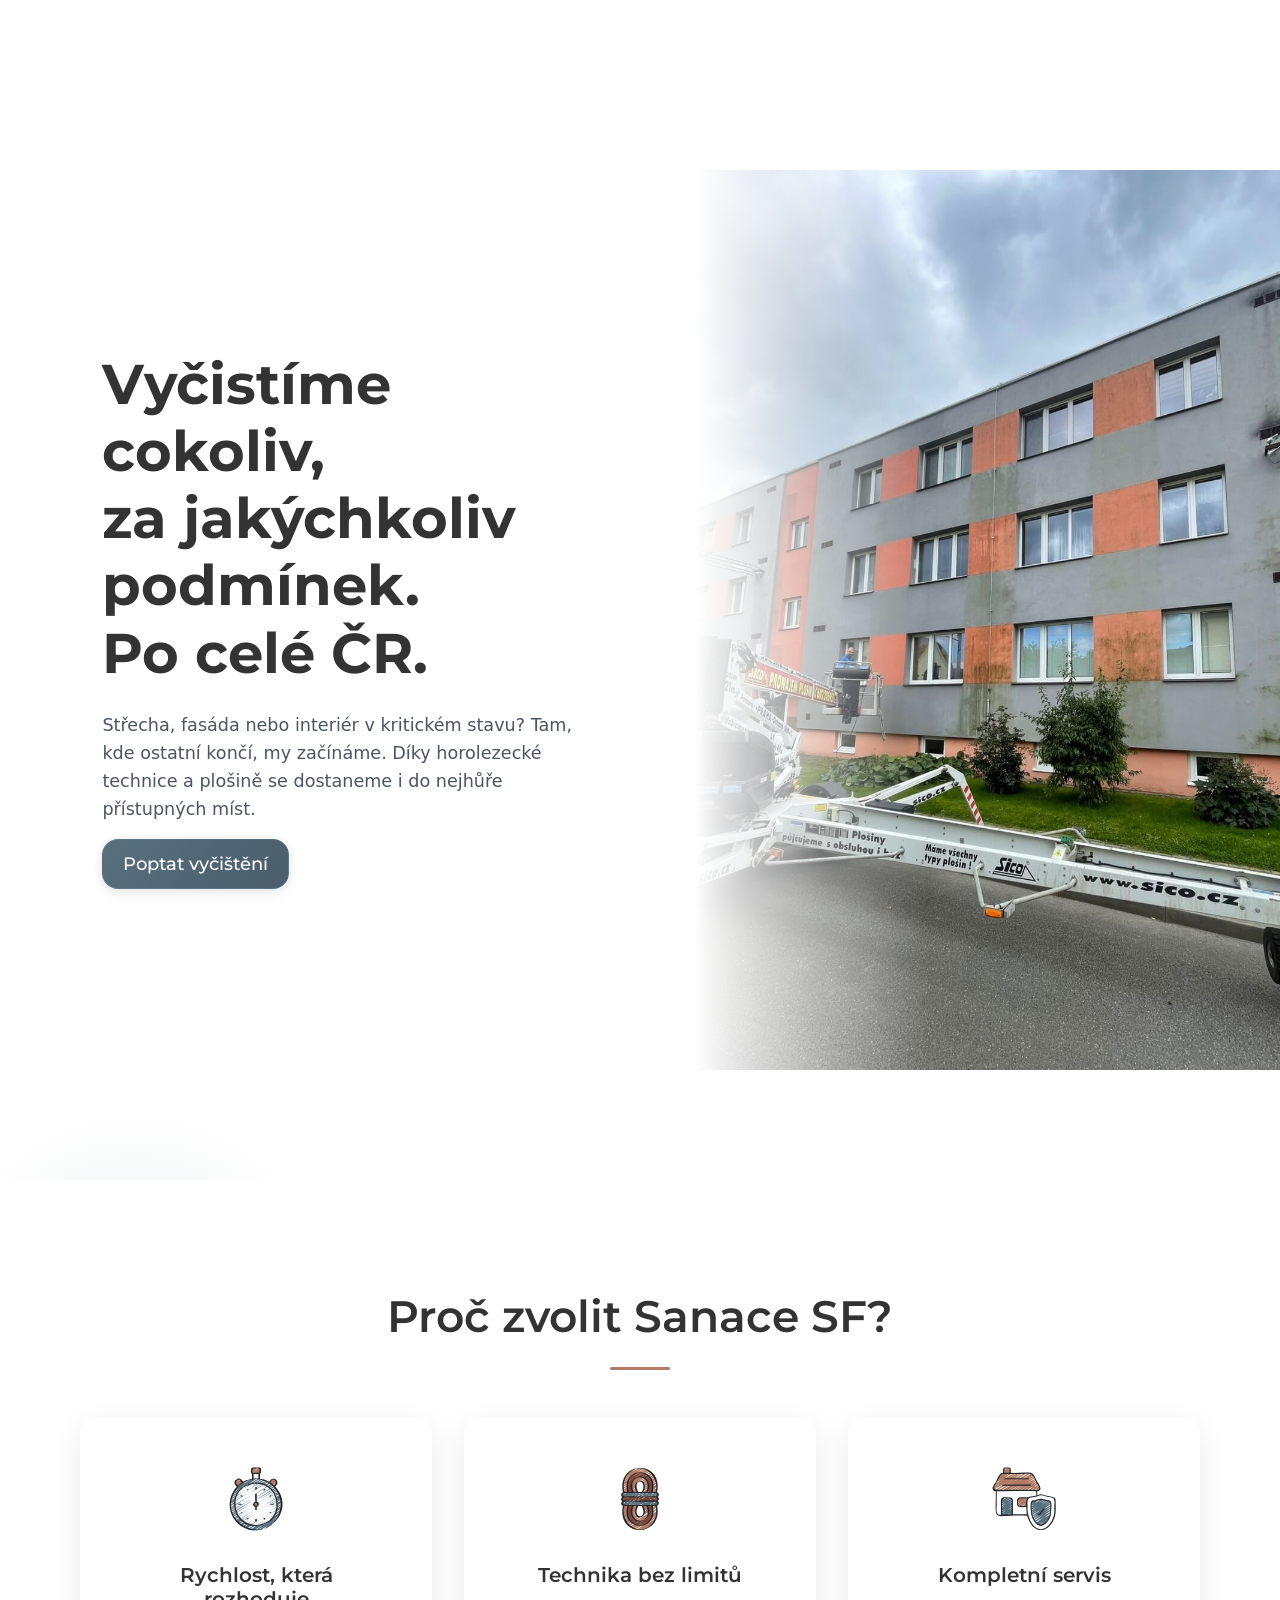
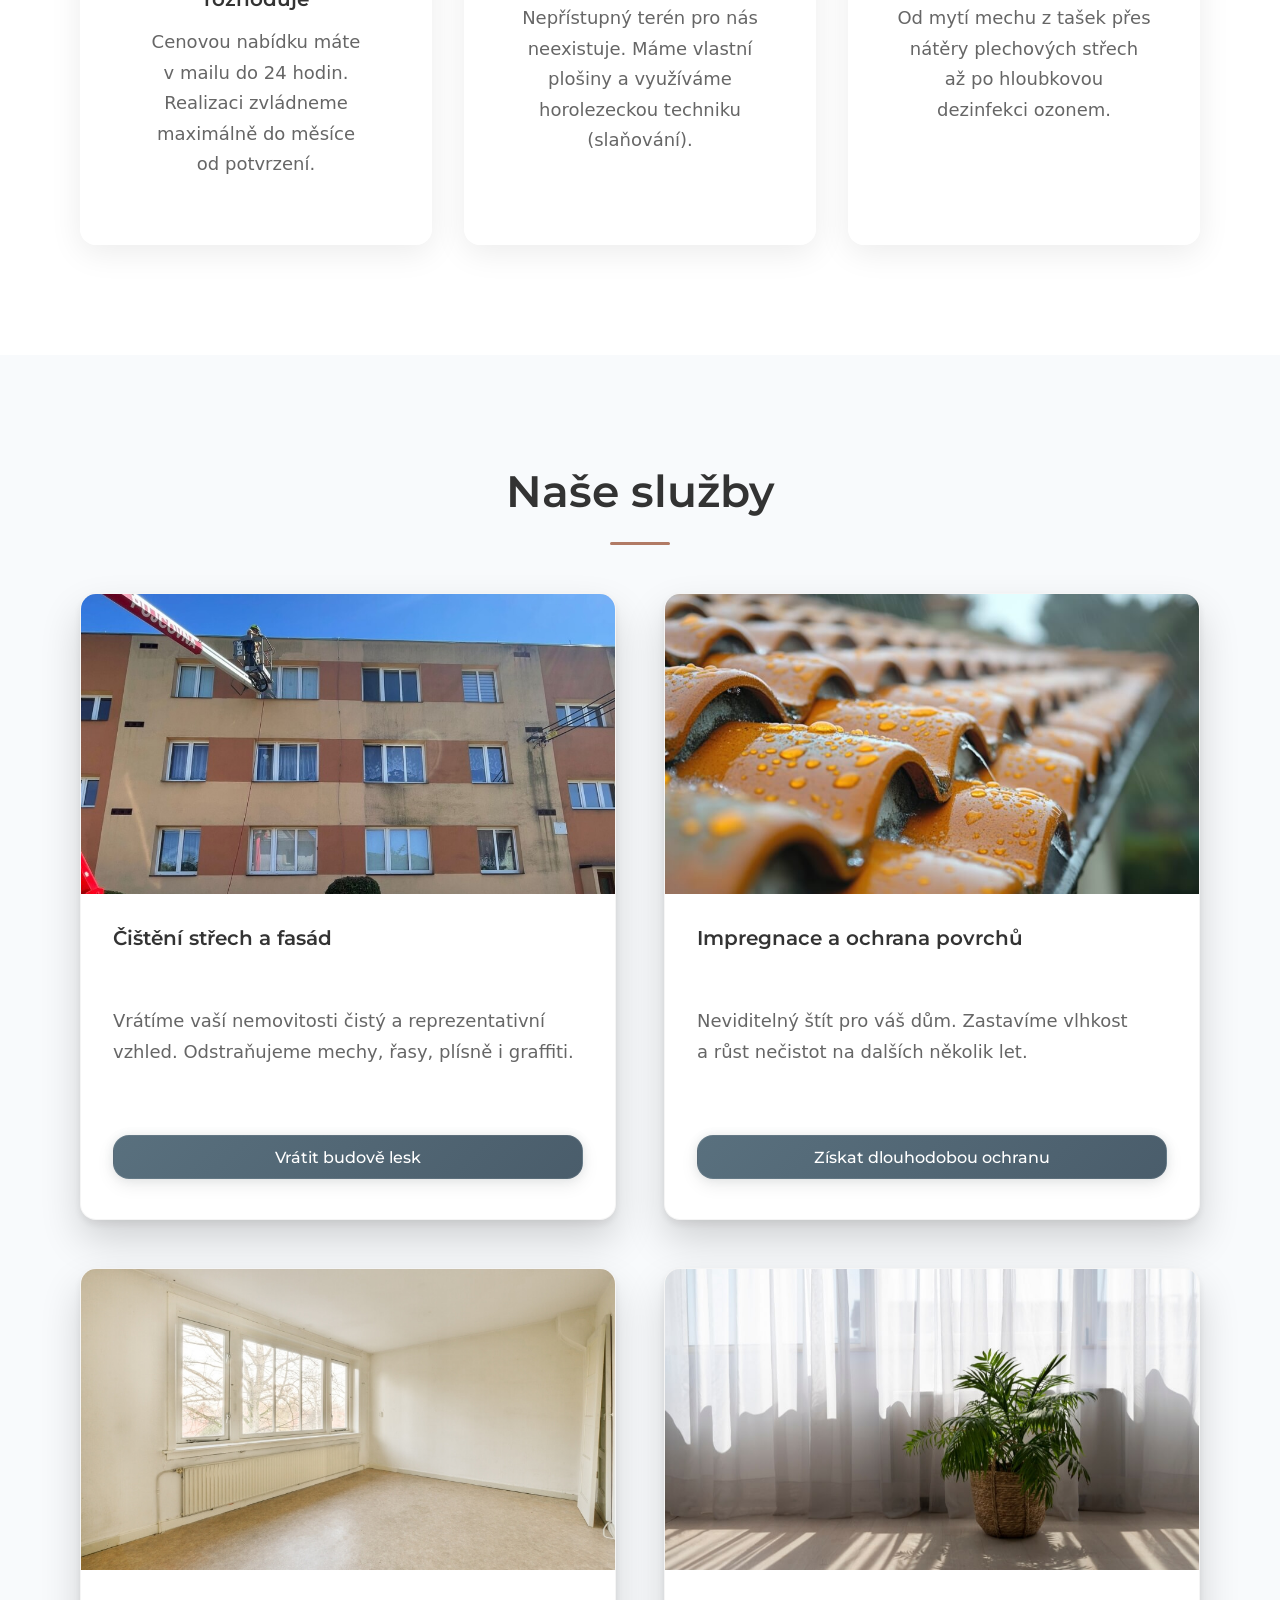
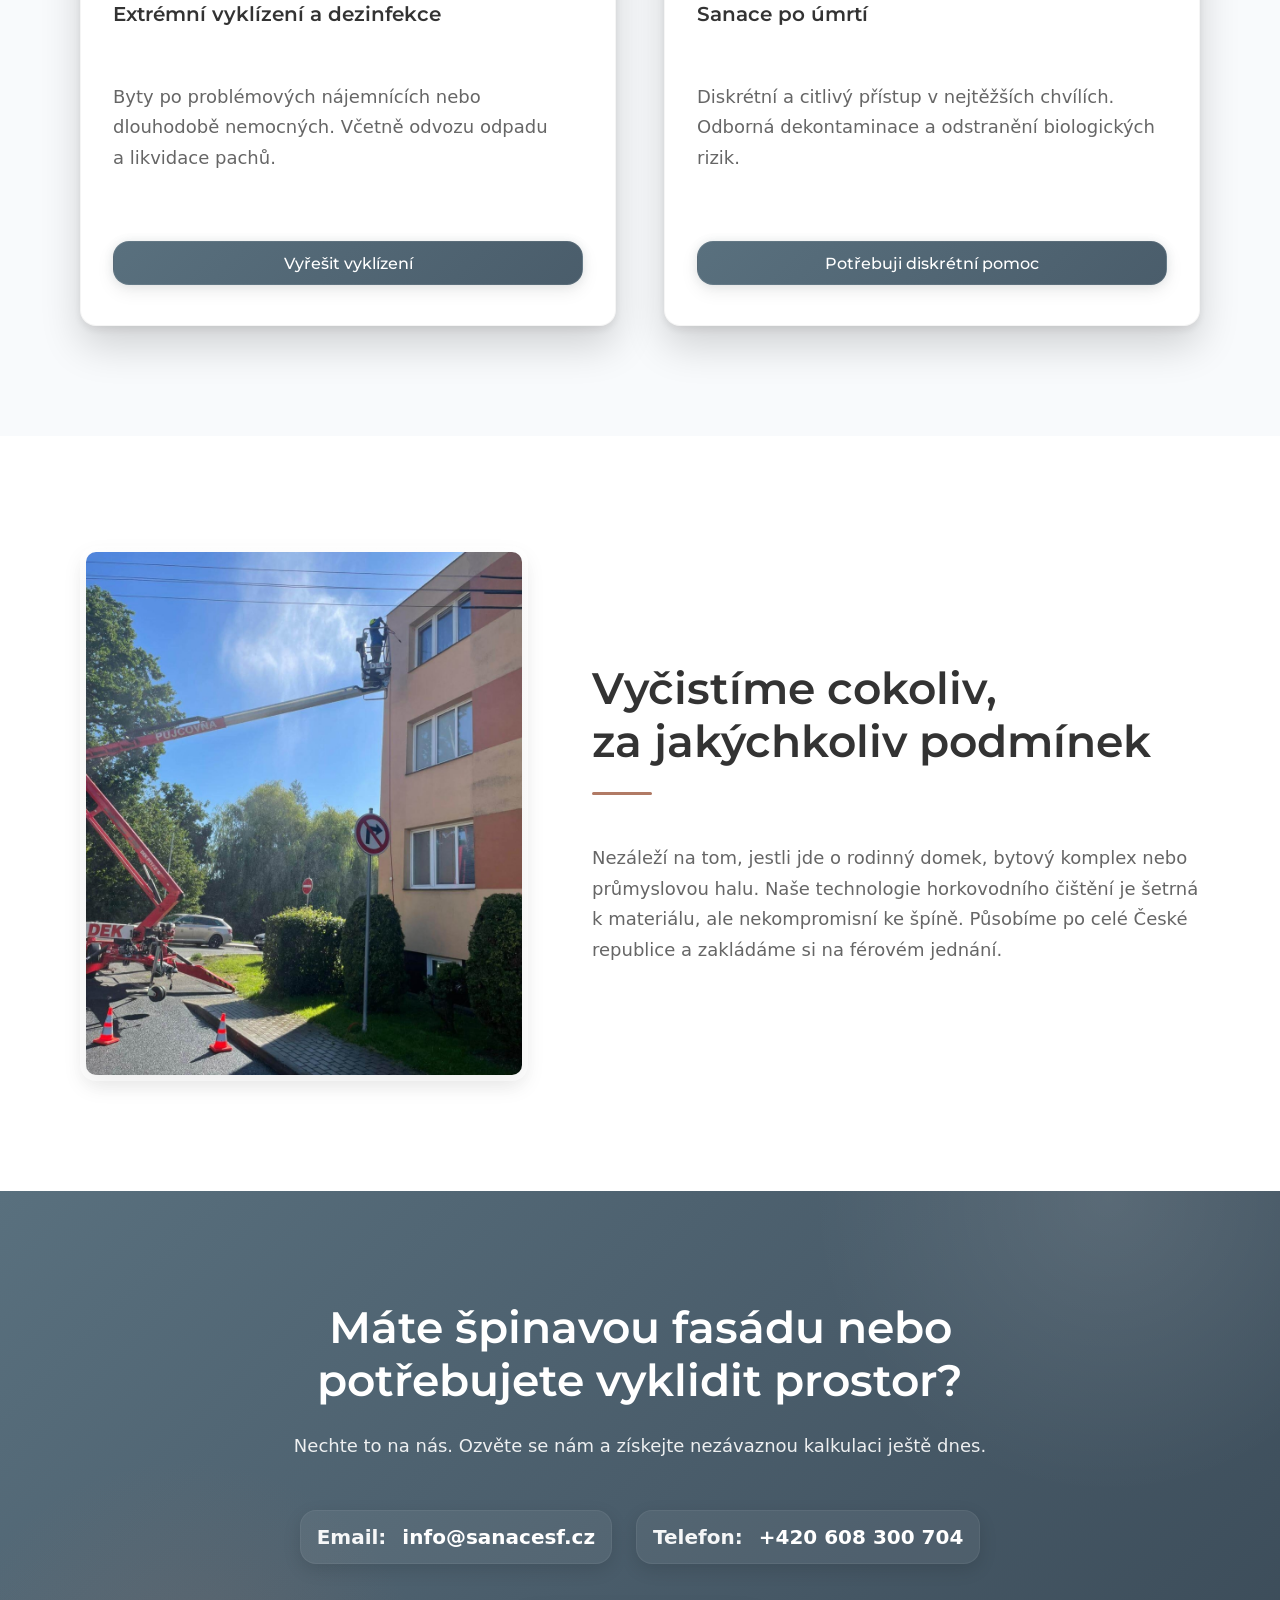
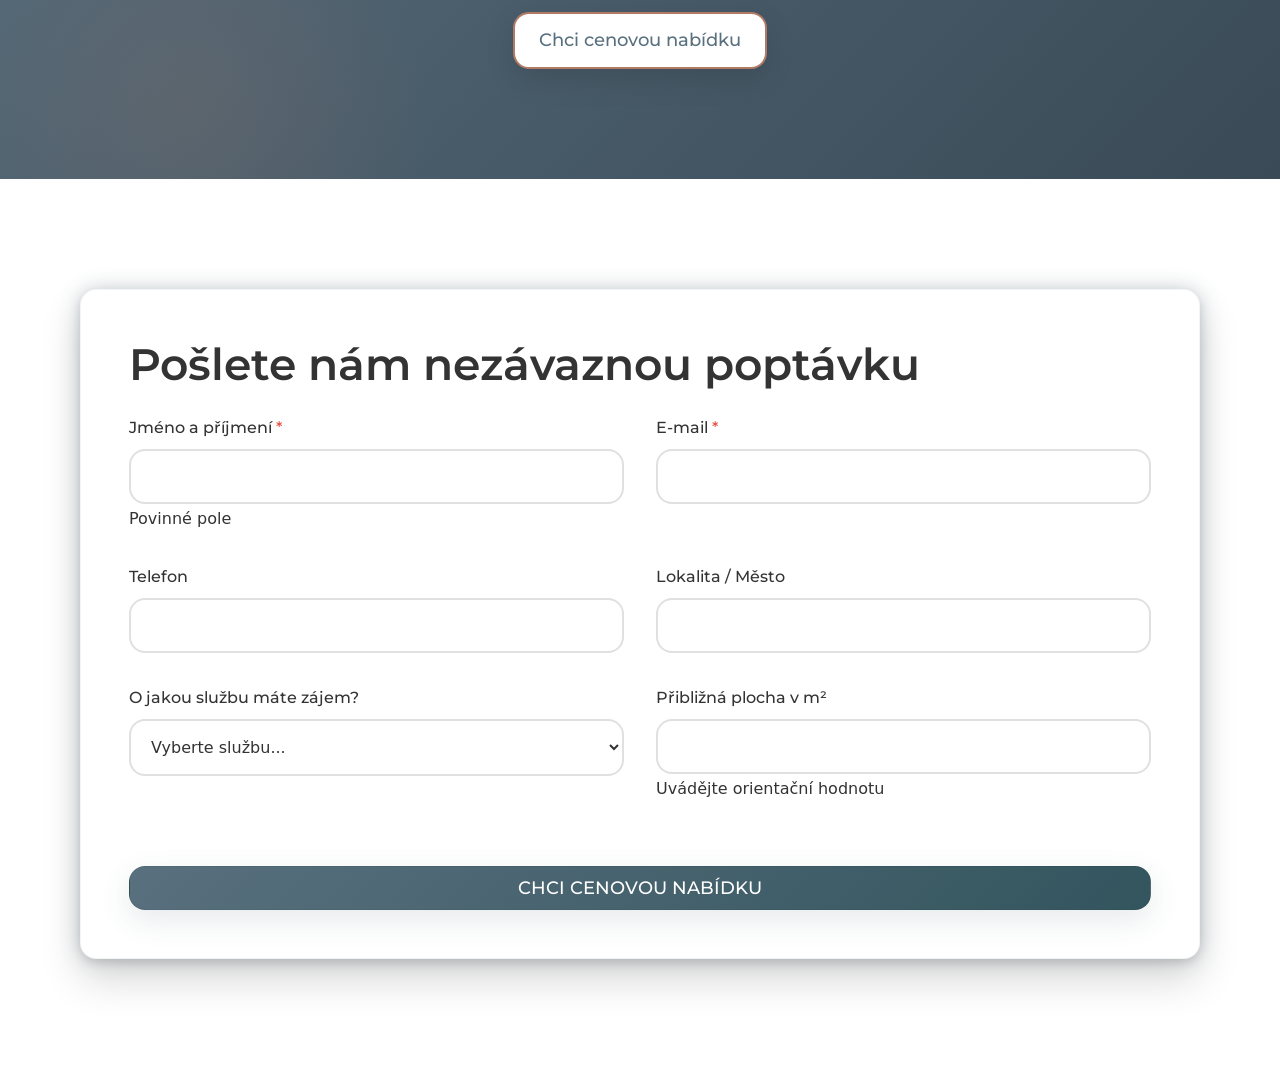
==== commit eda7e1e9: "verze 1" ====
--- a/index.html
+++ b/index.html
@@ -41,8 +41,7 @@
     <!-- Stylesheet -->
     <link rel="stylesheet" href="css/styles.css">
     
-    <!-- Security Headers (implement on server) -->
-    <meta http-equiv="Content-Security-Policy" content="default-src 'self'; font-src 'self' fonts.googleapis.com fonts.gstatic.com; style-src 'self' 'unsafe-inline' fonts.googleapis.com; script-src 'self'; img-src 'self' data:; connect-src 'self';">
+
 </head>
 <body>
     <!-- Google Tag Manager (noscript) -->
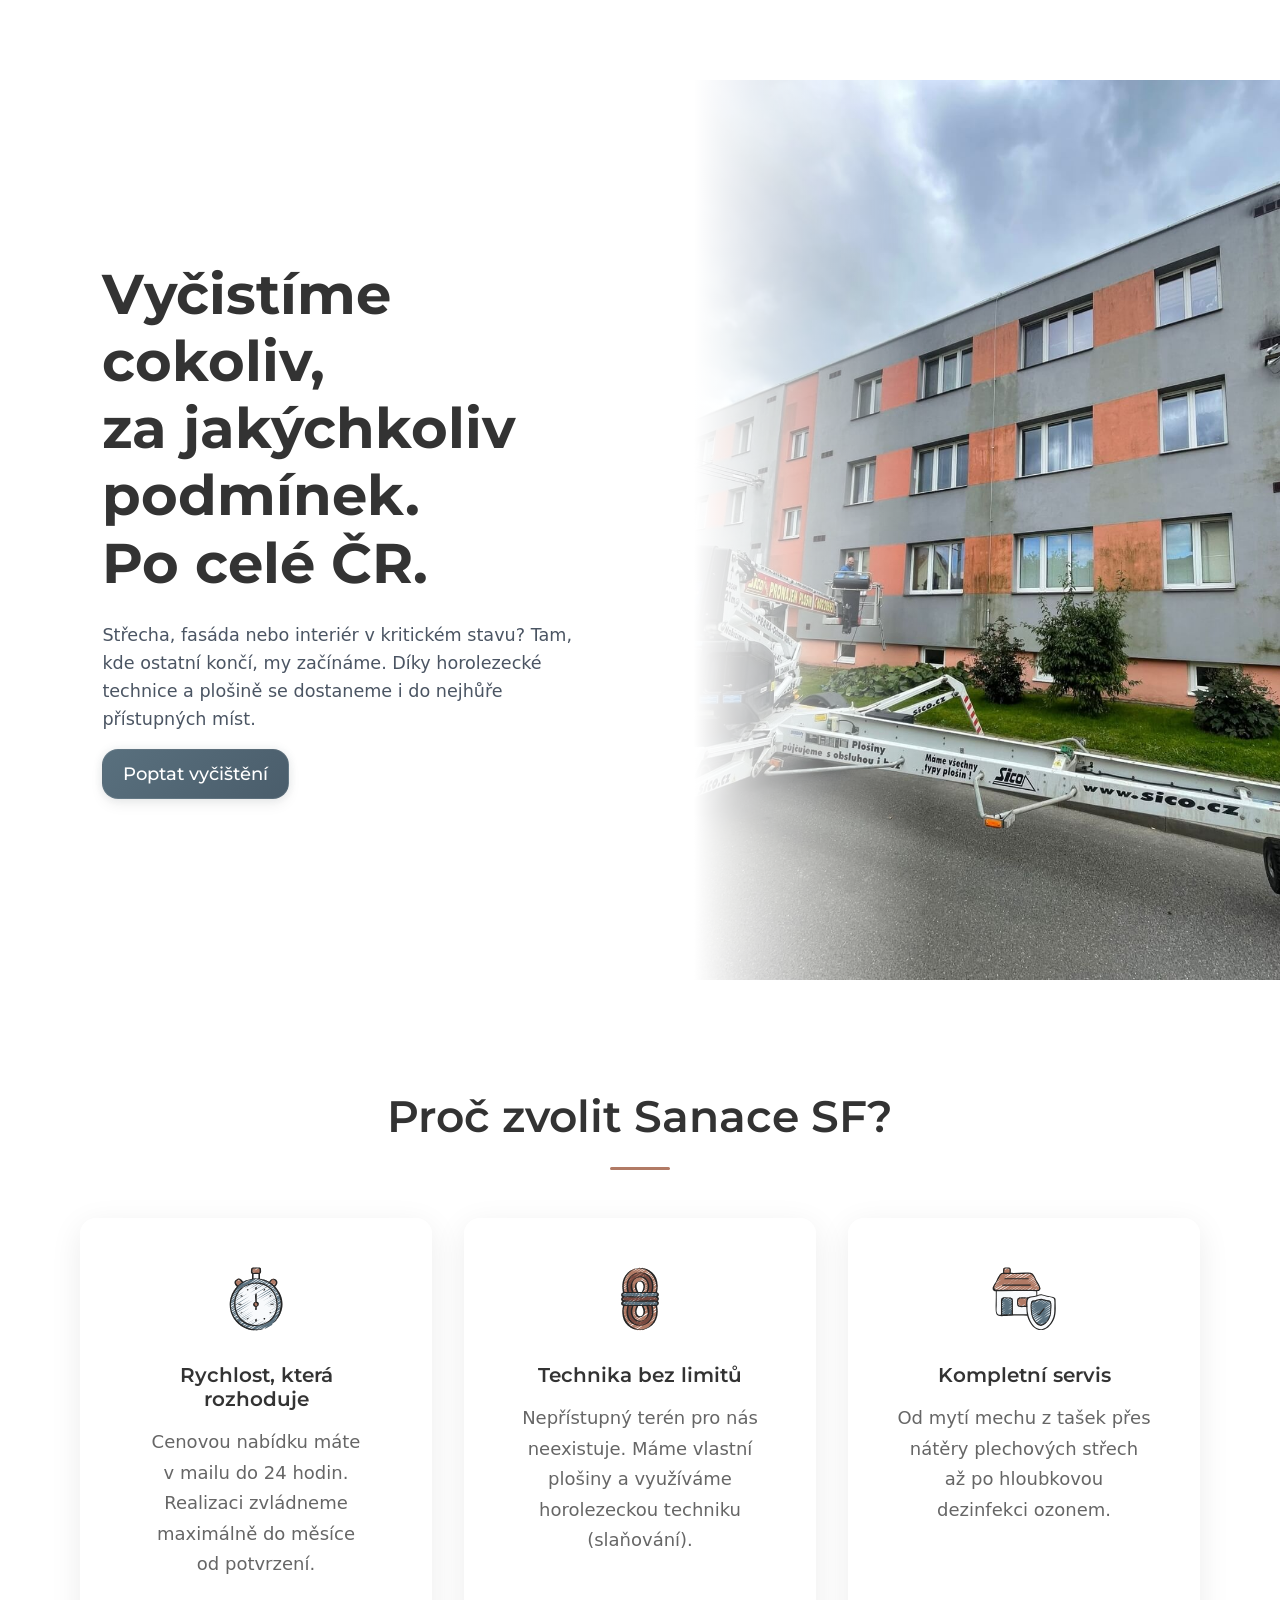
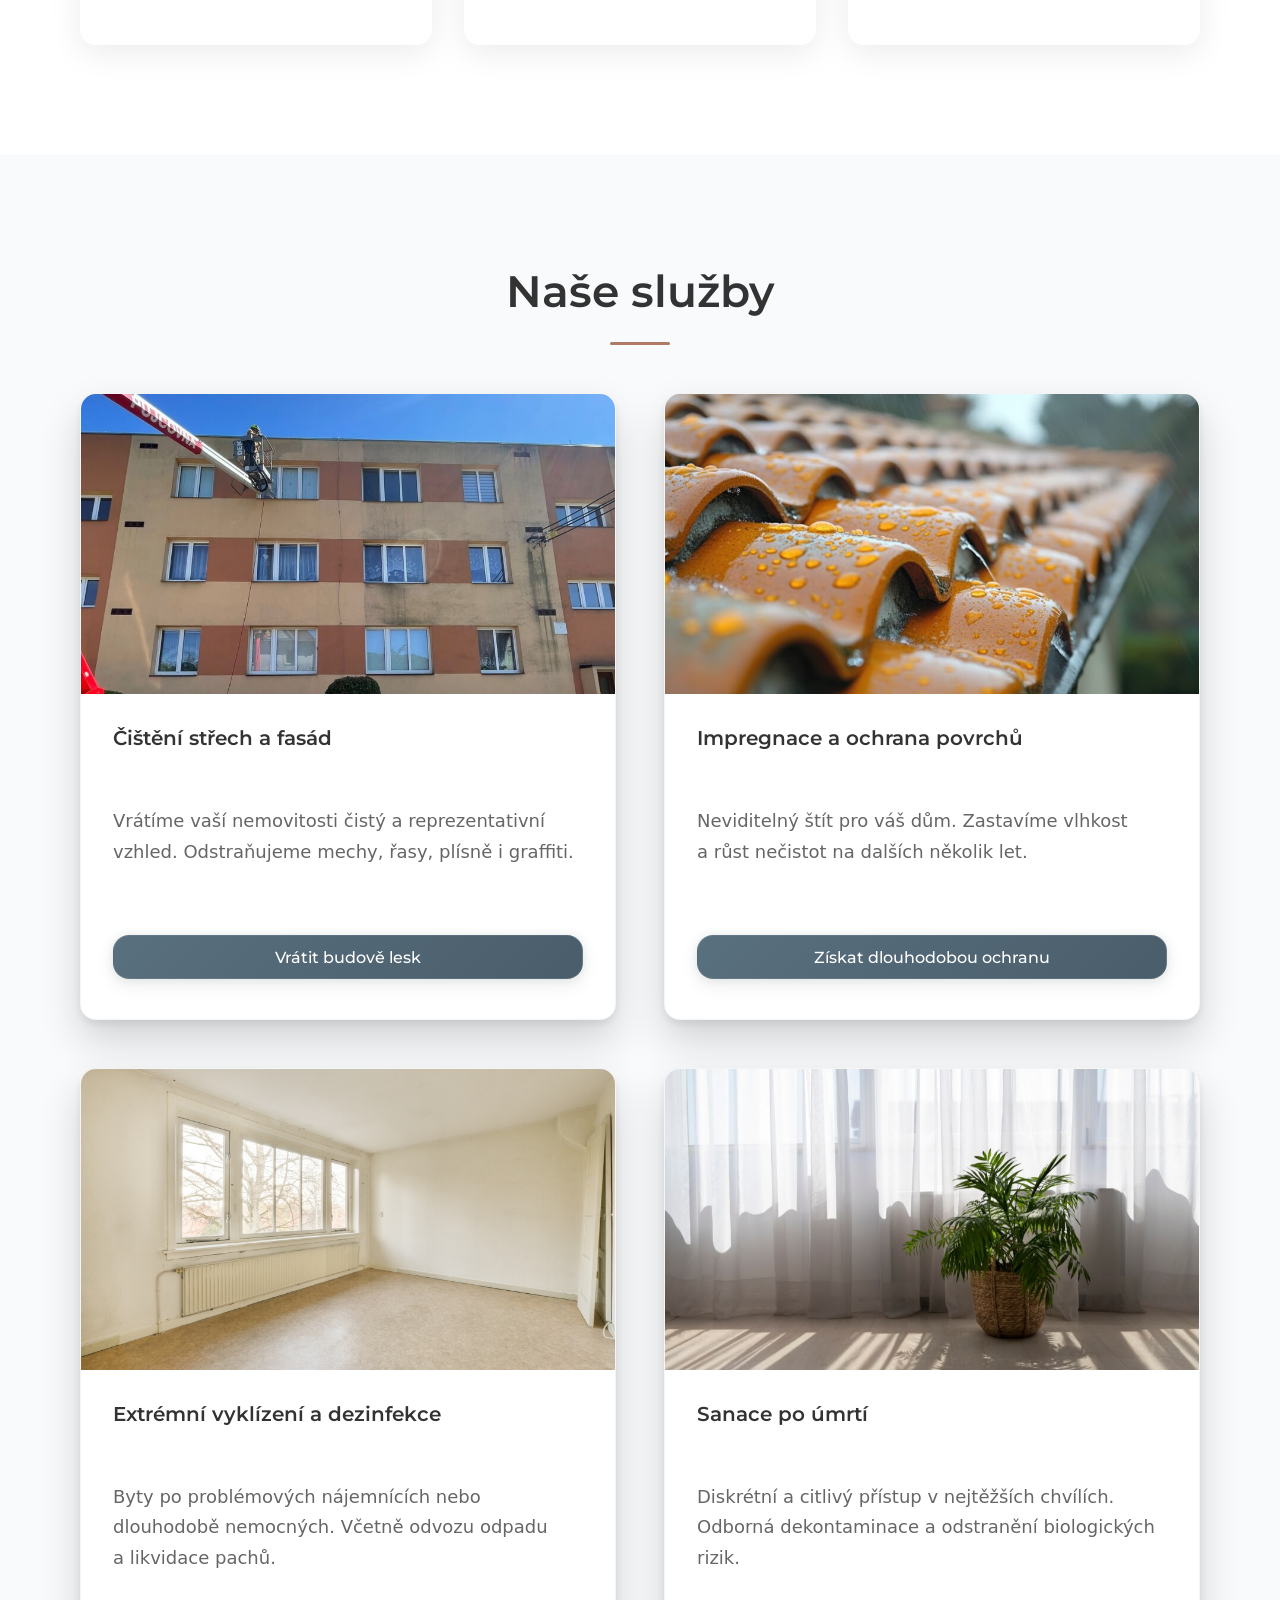
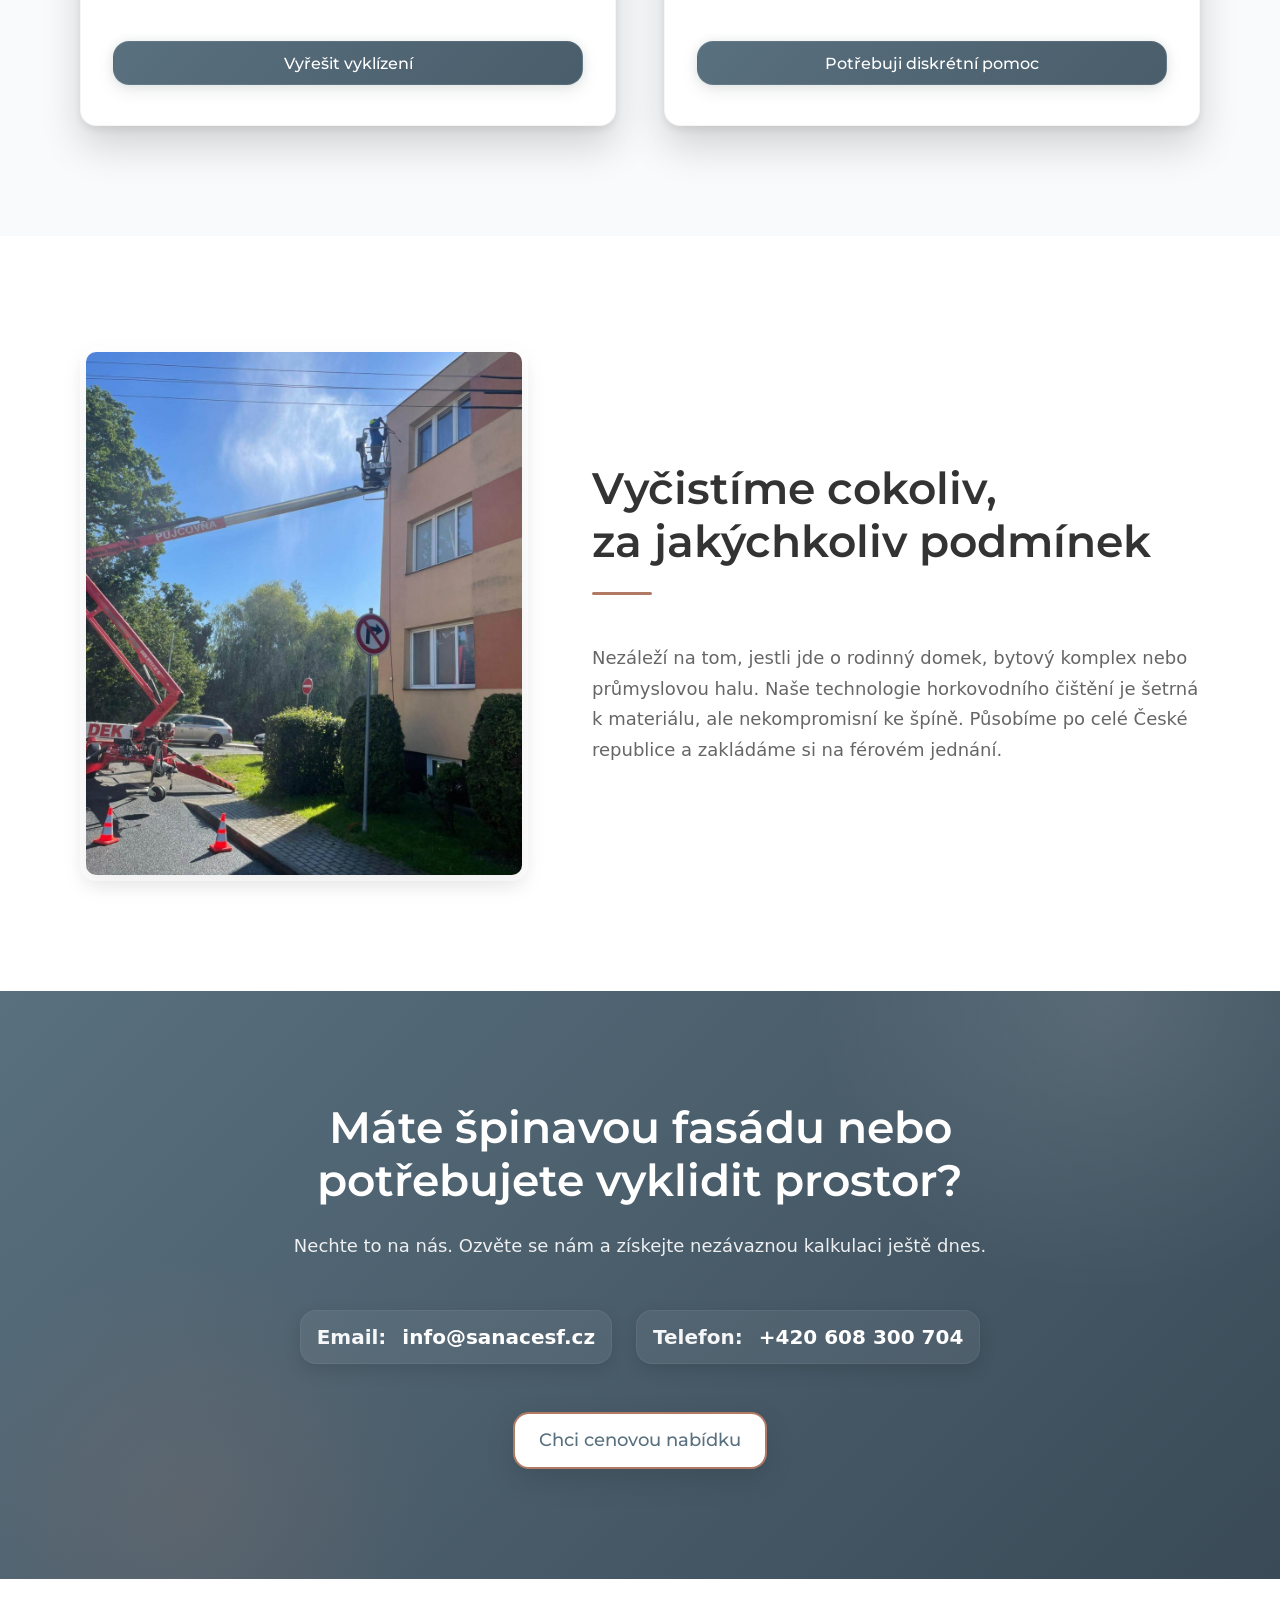
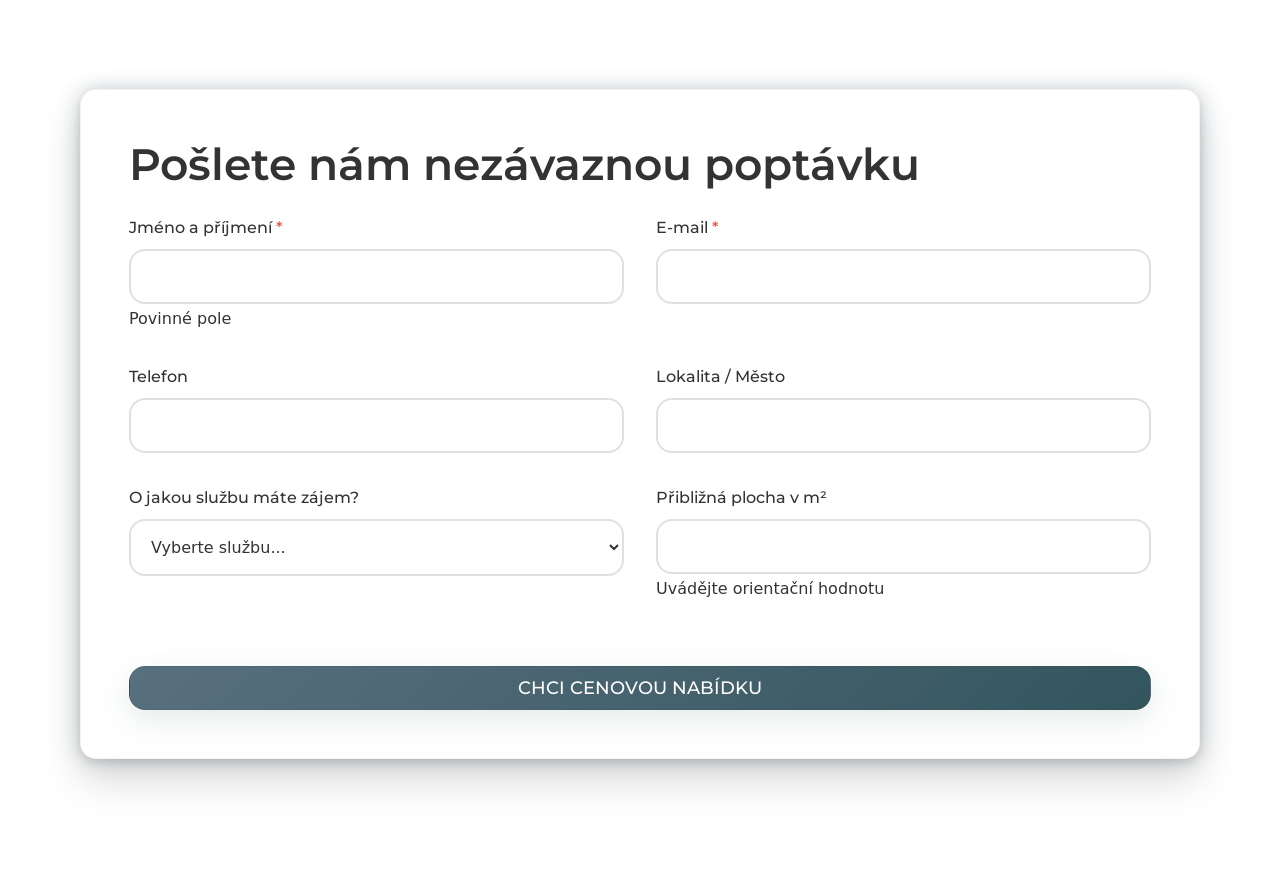
==== commit 6ced1625: "verze05" ====
--- a/index.html
+++ b/index.html
@@ -54,7 +54,7 @@
         <section class="hero hero--kontakt hero-split" aria-label="Hero - kontakt">
                     <style>
                         /* Společné styly pro desktop */
-                        .hero-split { width:100%; background:#ffffff; overflow: hidden; }
+                        .hero-split { width:100%; background:#ffffff; overflow: hidden; padding: 0 !important; }
                         .hero-split .container-split { display:flex; min-height:100vh; width:100%; margin:0; }
 
                         .hero-split .left-side { 
@@ -129,7 +129,7 @@
                             <div>
                                 <h1>Vyčistíme cokoliv, za&nbsp;jakýchkoliv podmínek. Po&nbsp;celé&nbsp;ČR.</h1>
                                 <p class="hero-sub">Střecha, fasáda nebo interiér v&nbsp;kritickém stavu? Tam, kde ostatní končí, my&nbsp;začínáme. Díky horolezecké technice a&nbsp;plošině se&nbsp;dostaneme i&nbsp;do&nbsp;nejhůře přístupných míst.</p>
-                                <a href="contact.html" class="btn btn-primary btn-lg">Poptat vyčištění</a>
+                                <a href="kontakt.html" class="btn btn-primary btn-lg">Poptat vyčištění</a>
 
                             </div>
                         </div>
@@ -196,7 +196,7 @@
                         <div class="service-content">
                             <h3>Impregnace a&nbsp;ochrana povrchů</h3>
                             <p class="service-description">Neviditelný štít pro váš dům. Zastavíme vlhkost a&nbsp;růst nečistot na&nbsp;dalších několik let.</p>
-                            <a href="impregnace.html" class="btn btn-secondary">Získat dlouhodobou ochranu</a>
+                            <a href="impregnace-strech-a-fasad.html" class="btn btn-secondary">Získat dlouhodobou ochranu</a>
                         </div>
                     </div>
                     
@@ -256,7 +256,7 @@
                             <span class="contact-label">Telefon:</span> +420&nbsp;608&nbsp;300&nbsp;704
                         </a>
                     </div>
-                    <a href="contact.html" class="btn btn-primary btn-lg">Chci cenovou nabídku</a>
+                    <a href="kontakt.html" class="btn btn-primary btn-lg">Chci cenovou nabídku</a>
                 </div>
             </div>
         </section>
@@ -343,7 +343,7 @@
     <!-- Footer is loaded dynamically from /includes/footer.html to simplify editing -->
 
     <!-- JavaScript -->
-    <script src="js/main.js"></script>
+    <script src="js/main.js?v=2"></script>
 
     <!-- Structured Data -->
     <script type="application/ld+json">
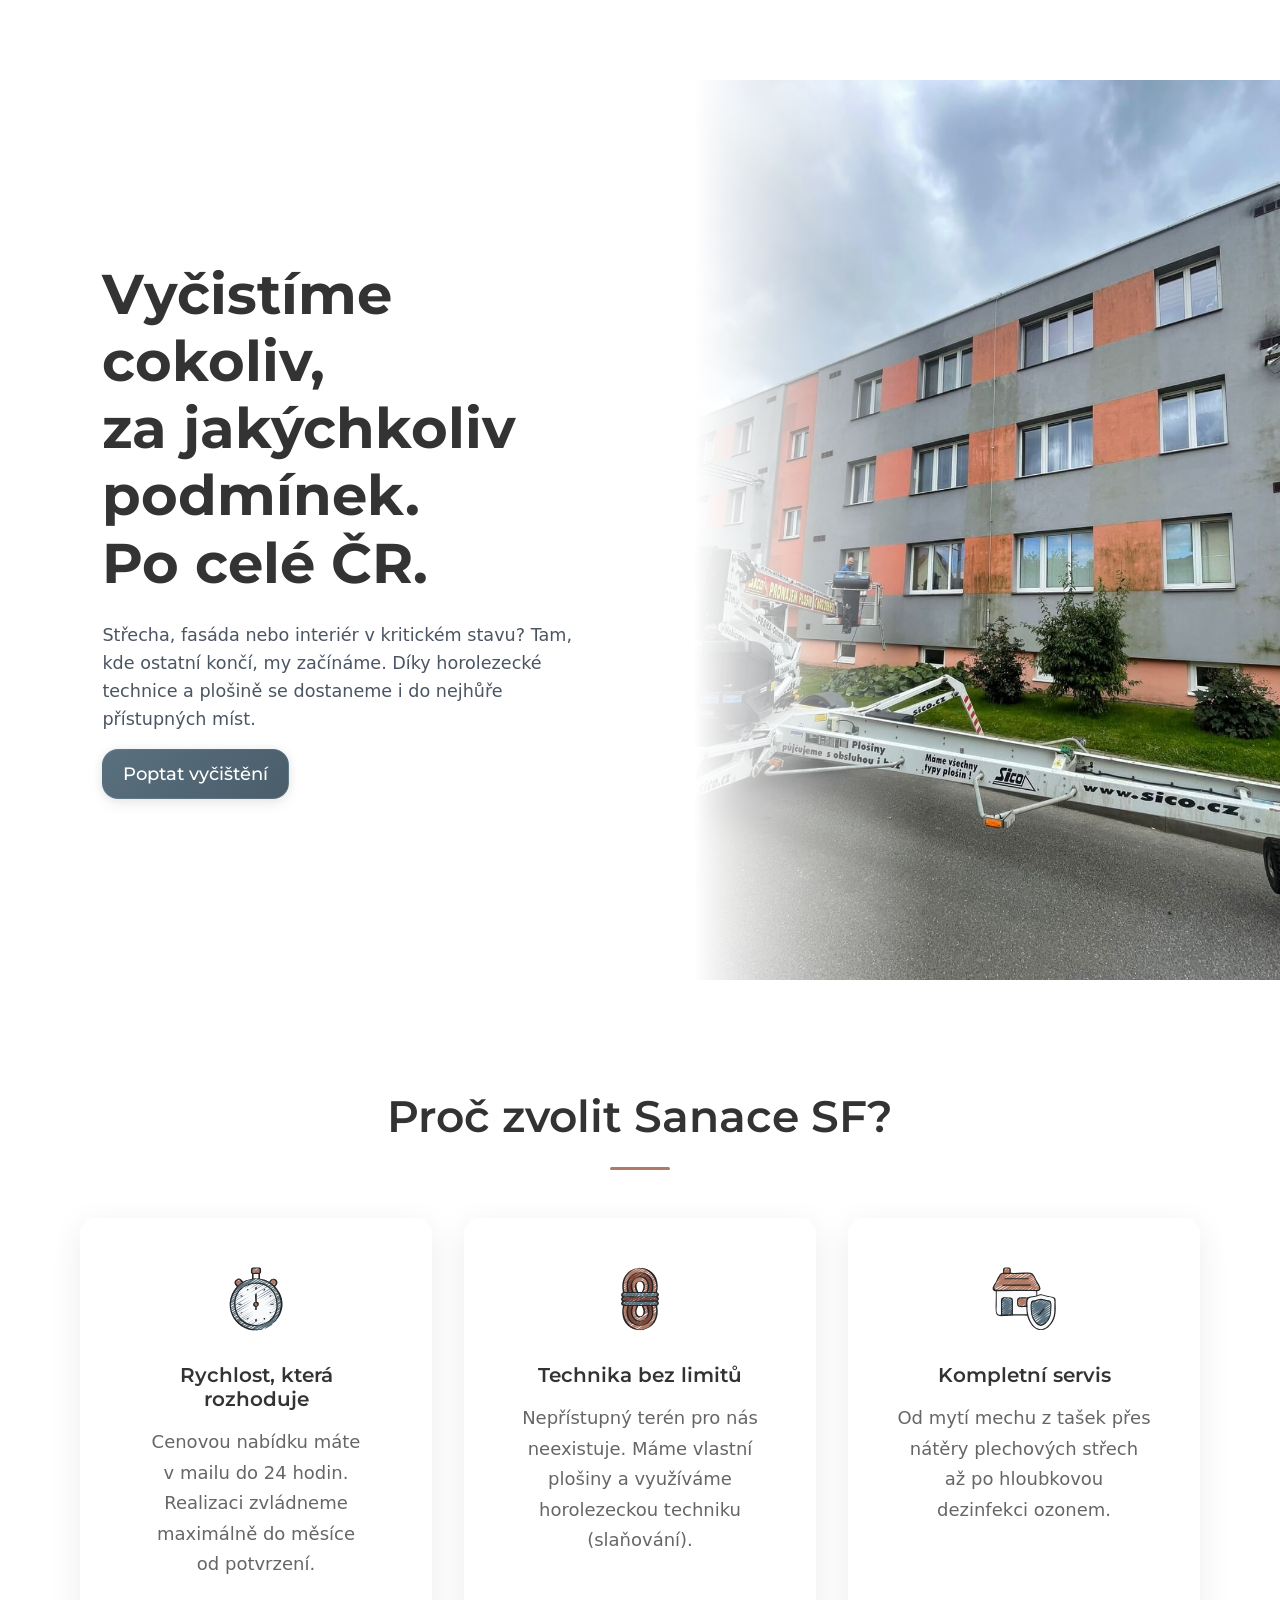
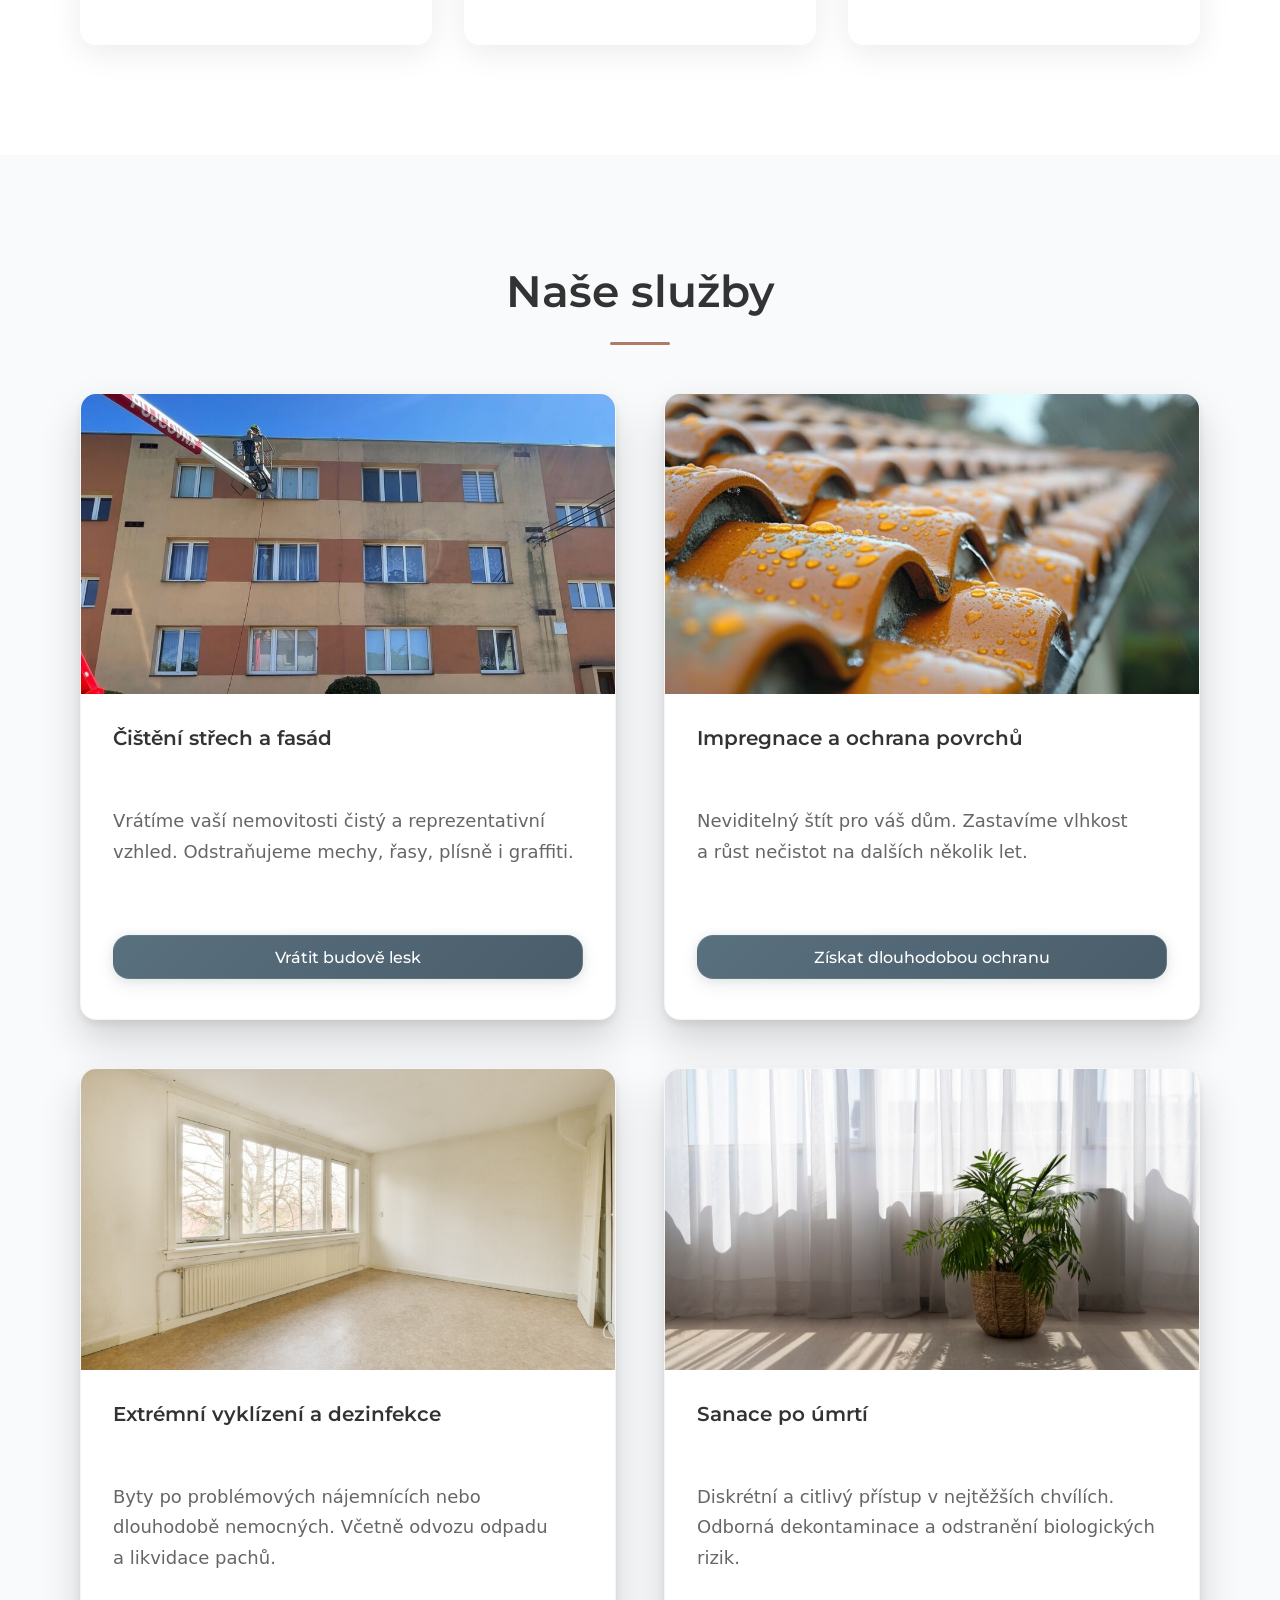
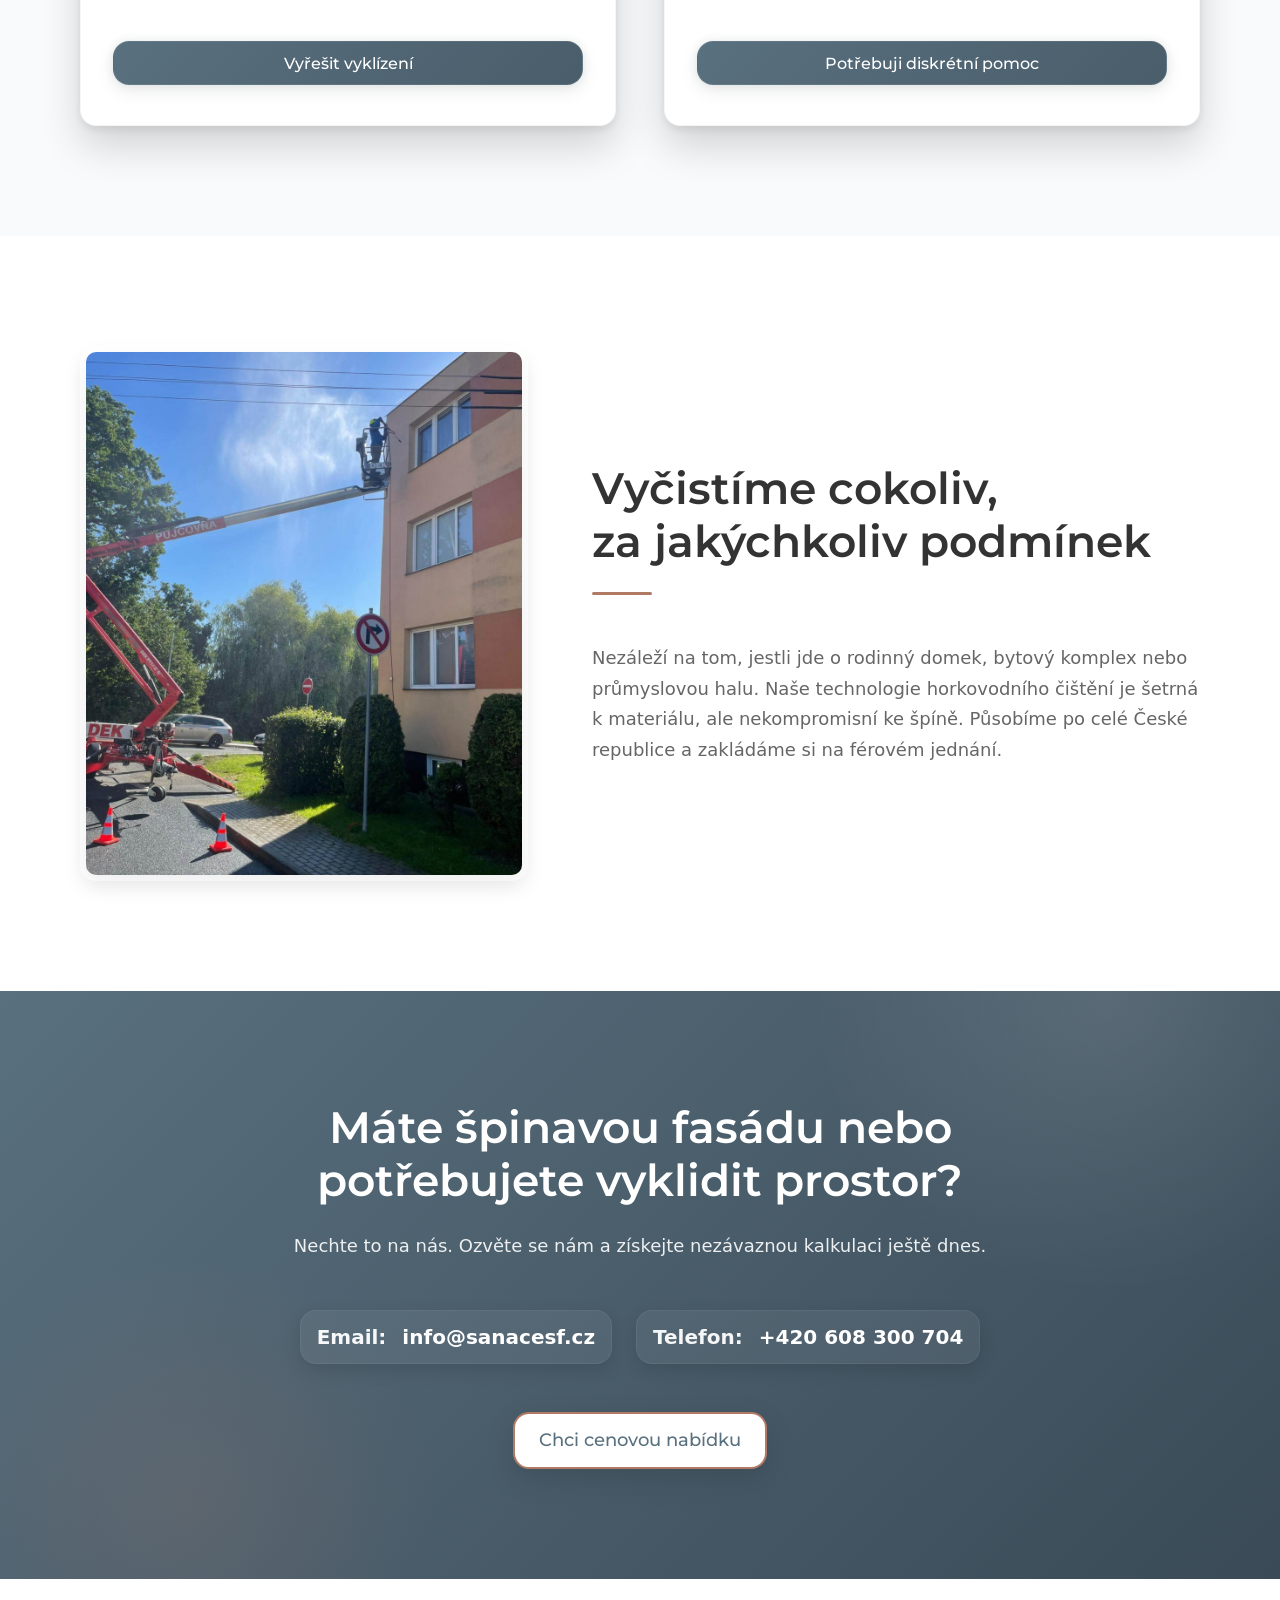
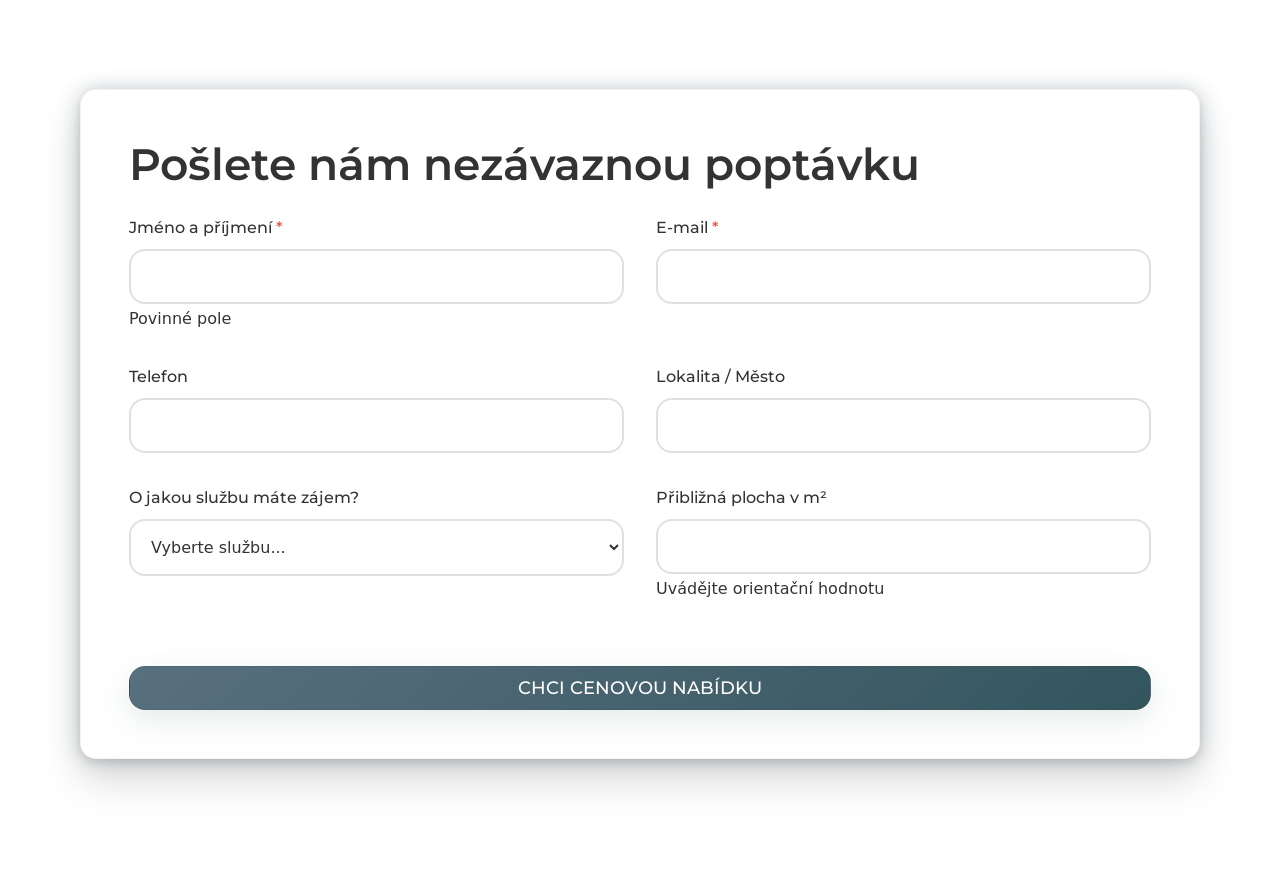
==== commit 0357d21f: "verze07" ====
--- a/index.html
+++ b/index.html
@@ -34,9 +34,8 @@
     <link rel="apple-touch-icon" href="obrazky/favicon/favicon.png">
     
     <!-- Fonts -->
-    <link rel="preconnect" href="https://fonts.googleapis.com">
-    <link rel="preconnect" href="https://fonts.gstatic.com" crossorigin>
-    <link href="https://fonts.googleapis.com/css2?family=Montserrat:wght@400;500;600;700&display=swap" rel="stylesheet">
+    <link rel="preload" as="font" href="/fonts/JTUSjIg1_i6t8kCHKm459Wlhyw.woff2" type="font/woff2" crossorigin>
+    <link rel="stylesheet" href="/css/montserrat.css">
     
     <!-- Stylesheet -->
     <link rel="stylesheet" href="css/styles.css">
@@ -343,7 +342,7 @@
     <!-- Footer is loaded dynamically from /includes/footer.html to simplify editing -->
 
     <!-- JavaScript -->
-    <script src="js/main.js?v=2"></script>
+    <script src="js/main.js?v=2" defer></script>
 
     <!-- Structured Data -->
     <script type="application/ld+json">
--- a/css/montserrat.css
+++ b/css/montserrat.css
@@ -0,0 +1,181 @@
+/* cyrillic-ext */
+@font-face {
+  font-family: 'Montserrat';
+  font-style: normal;
+  font-weight: 400;
+  font-display: swap;
+  src: url(../fonts/JTUSjIg1_i6t8kCHKm459WRhyzbi.woff2) format('woff2');
+  unicode-range: U+0460-052F, U+1C80-1C8A, U+20B4, U+2DE0-2DFF, U+A640-A69F, U+FE2E-FE2F;
+}
+/* cyrillic */
+@font-face {
+  font-family: 'Montserrat';
+  font-style: normal;
+  font-weight: 400;
+  font-display: swap;
+  src: url(../fonts/JTUSjIg1_i6t8kCHKm459W1hyzbi.woff2) format('woff2');
+  unicode-range: U+0301, U+0400-045F, U+0490-0491, U+04B0-04B1, U+2116;
+}
+/* vietnamese */
+@font-face {
+  font-family: 'Montserrat';
+  font-style: normal;
+  font-weight: 400;
+  font-display: swap;
+  src: url(../fonts/JTUSjIg1_i6t8kCHKm459WZhyzbi.woff2) format('woff2');
+  unicode-range: U+0102-0103, U+0110-0111, U+0128-0129, U+0168-0169, U+01A0-01A1, U+01AF-01B0, U+0300-0301, U+0303-0304, U+0308-0309, U+0323, U+0329, U+1EA0-1EF9, U+20AB;
+}
+/* latin-ext */
+@font-face {
+  font-family: 'Montserrat';
+  font-style: normal;
+  font-weight: 400;
+  font-display: swap;
+  src: url(../fonts/JTUSjIg1_i6t8kCHKm459Wdhyzbi.woff2) format('woff2');
+  unicode-range: U+0100-02BA, U+02BD-02C5, U+02C7-02CC, U+02CE-02D7, U+02DD-02FF, U+0304, U+0308, U+0329, U+1D00-1DBF, U+1E00-1E9F, U+1EF2-1EFF, U+2020, U+20A0-20AB, U+20AD-20C0, U+2113, U+2C60-2C7F, U+A720-A7FF;
+}
+/* latin */
+@font-face {
+  font-family: 'Montserrat';
+  font-style: normal;
+  font-weight: 400;
+  font-display: swap;
+  src: url(../fonts/JTUSjIg1_i6t8kCHKm459Wlhyw.woff2) format('woff2');
+  unicode-range: U+0000-00FF, U+0131, U+0152-0153, U+02BB-02BC, U+02C6, U+02DA, U+02DC, U+0304, U+0308, U+0329, U+2000-206F, U+20AC, U+2122, U+2191, U+2193, U+2212, U+2215, U+FEFF, U+FFFD;
+}
+/* cyrillic-ext */
+@font-face {
+  font-family: 'Montserrat';
+  font-style: normal;
+  font-weight: 500;
+  font-display: swap;
+  src: url(../fonts/JTUSjIg1_i6t8kCHKm459WRhyzbi.woff2) format('woff2');
+  unicode-range: U+0460-052F, U+1C80-1C8A, U+20B4, U+2DE0-2DFF, U+A640-A69F, U+FE2E-FE2F;
+}
+/* cyrillic */
+@font-face {
+  font-family: 'Montserrat';
+  font-style: normal;
+  font-weight: 500;
+  font-display: swap;
+  src: url(../fonts/JTUSjIg1_i6t8kCHKm459W1hyzbi.woff2) format('woff2');
+  unicode-range: U+0301, U+0400-045F, U+0490-0491, U+04B0-04B1, U+2116;
+}
+/* vietnamese */
+@font-face {
+  font-family: 'Montserrat';
+  font-style: normal;
+  font-weight: 500;
+  font-display: swap;
+  src: url(../fonts/JTUSjIg1_i6t8kCHKm459WZhyzbi.woff2) format('woff2');
+  unicode-range: U+0102-0103, U+0110-0111, U+0128-0129, U+0168-0169, U+01A0-01A1, U+01AF-01B0, U+0300-0301, U+0303-0304, U+0308-0309, U+0323, U+0329, U+1EA0-1EF9, U+20AB;
+}
+/* latin-ext */
+@font-face {
+  font-family: 'Montserrat';
+  font-style: normal;
+  font-weight: 500;
+  font-display: swap;
+  src: url(../fonts/JTUSjIg1_i6t8kCHKm459Wdhyzbi.woff2) format('woff2');
+  unicode-range: U+0100-02BA, U+02BD-02C5, U+02C7-02CC, U+02CE-02D7, U+02DD-02FF, U+0304, U+0308, U+0329, U+1D00-1DBF, U+1E00-1E9F, U+1EF2-1EFF, U+2020, U+20A0-20AB, U+20AD-20C0, U+2113, U+2C60-2C7F, U+A720-A7FF;
+}
+/* latin */
+@font-face {
+  font-family: 'Montserrat';
+  font-style: normal;
+  font-weight: 500;
+  font-display: swap;
+  src: url(../fonts/JTUSjIg1_i6t8kCHKm459Wlhyw.woff2) format('woff2');
+  unicode-range: U+0000-00FF, U+0131, U+0152-0153, U+02BB-02BC, U+02C6, U+02DA, U+02DC, U+0304, U+0308, U+0329, U+2000-206F, U+20AC, U+2122, U+2191, U+2193, U+2212, U+2215, U+FEFF, U+FFFD;
+}
+/* cyrillic-ext */
+@font-face {
+  font-family: 'Montserrat';
+  font-style: normal;
+  font-weight: 600;
+  font-display: swap;
+  src: url(../fonts/JTUSjIg1_i6t8kCHKm459WRhyzbi.woff2) format('woff2');
+  unicode-range: U+0460-052F, U+1C80-1C8A, U+20B4, U+2DE0-2DFF, U+A640-A69F, U+FE2E-FE2F;
+}
+/* cyrillic */
+@font-face {
+  font-family: 'Montserrat';
+  font-style: normal;
+  font-weight: 600;
+  font-display: swap;
+  src: url(../fonts/JTUSjIg1_i6t8kCHKm459W1hyzbi.woff2) format('woff2');
+  unicode-range: U+0301, U+0400-045F, U+0490-0491, U+04B0-04B1, U+2116;
+}
+/* vietnamese */
+@font-face {
+  font-family: 'Montserrat';
+  font-style: normal;
+  font-weight: 600;
+  font-display: swap;
+  src: url(../fonts/JTUSjIg1_i6t8kCHKm459WZhyzbi.woff2) format('woff2');
+  unicode-range: U+0102-0103, U+0110-0111, U+0128-0129, U+0168-0169, U+01A0-01A1, U+01AF-01B0, U+0300-0301, U+0303-0304, U+0308-0309, U+0323, U+0329, U+1EA0-1EF9, U+20AB;
+}
+/* latin-ext */
+@font-face {
+  font-family: 'Montserrat';
+  font-style: normal;
+  font-weight: 600;
+  font-display: swap;
+  src: url(../fonts/JTUSjIg1_i6t8kCHKm459Wdhyzbi.woff2) format('woff2');
+  unicode-range: U+0100-02BA, U+02BD-02C5, U+02C7-02CC, U+02CE-02D7, U+02DD-02FF, U+0304, U+0308, U+0329, U+1D00-1DBF, U+1E00-1E9F, U+1EF2-1EFF, U+2020, U+20A0-20AB, U+20AD-20C0, U+2113, U+2C60-2C7F, U+A720-A7FF;
+}
+/* latin */
+@font-face {
+  font-family: 'Montserrat';
+  font-style: normal;
+  font-weight: 600;
+  font-display: swap;
+  src: url(../fonts/JTUSjIg1_i6t8kCHKm459Wlhyw.woff2) format('woff2');
+  unicode-range: U+0000-00FF, U+0131, U+0152-0153, U+02BB-02BC, U+02C6, U+02DA, U+02DC, U+0304, U+0308, U+0329, U+2000-206F, U+20AC, U+2122, U+2191, U+2193, U+2212, U+2215, U+FEFF, U+FFFD;
+}
+/* cyrillic-ext */
+@font-face {
+  font-family: 'Montserrat';
+  font-style: normal;
+  font-weight: 700;
+  font-display: swap;
+  src: url(../fonts/JTUSjIg1_i6t8kCHKm459WRhyzbi.woff2) format('woff2');
+  unicode-range: U+0460-052F, U+1C80-1C8A, U+20B4, U+2DE0-2DFF, U+A640-A69F, U+FE2E-FE2F;
+}
+/* cyrillic */
+@font-face {
+  font-family: 'Montserrat';
+  font-style: normal;
+  font-weight: 700;
+  font-display: swap;
+  src: url(../fonts/JTUSjIg1_i6t8kCHKm459W1hyzbi.woff2) format('woff2');
+  unicode-range: U+0301, U+0400-045F, U+0490-0491, U+04B0-04B1, U+2116;
+}
+/* vietnamese */
+@font-face {
+  font-family: 'Montserrat';
+  font-style: normal;
+  font-weight: 700;
+  font-display: swap;
+  src: url(../fonts/JTUSjIg1_i6t8kCHKm459WZhyzbi.woff2) format('woff2');
+  unicode-range: U+0102-0103, U+0110-0111, U+0128-0129, U+0168-0169, U+01A0-01A1, U+01AF-01B0, U+0300-0301, U+0303-0304, U+0308-0309, U+0323, U+0329, U+1EA0-1EF9, U+20AB;
+}
+/* latin-ext */
+@font-face {
+  font-family: 'Montserrat';
+  font-style: normal;
+  font-weight: 700;
+  font-display: swap;
+  src: url(../fonts/JTUSjIg1_i6t8kCHKm459Wdhyzbi.woff2) format('woff2');
+  unicode-range: U+0100-02BA, U+02BD-02C5, U+02C7-02CC, U+02CE-02D7, U+02DD-02FF, U+0304, U+0308, U+0329, U+1D00-1DBF, U+1E00-1E9F, U+1EF2-1EFF, U+2020, U+20A0-20AB, U+20AD-20C0, U+2113, U+2C60-2C7F, U+A720-A7FF;
+}
+/* latin */
+@font-face {
+  font-family: 'Montserrat';
+  font-style: normal;
+  font-weight: 700;
+  font-display: swap;
+  src: url(../fonts/JTUSjIg1_i6t8kCHKm459Wlhyw.woff2) format('woff2');
+  unicode-range: U+0000-00FF, U+0131, U+0152-0153, U+02BB-02BC, U+02C6, U+02DA, U+02DC, U+0304, U+0308, U+0329, U+2000-206F, U+20AC, U+2122, U+2191, U+2193, U+2212, U+2215, U+FEFF, U+FFFD;
+}
+
--- a/css/styles.css
+++ b/css/styles.css
@@ -687,6 +687,7 @@
     gap: var(--space-xl);
     align-items: center;
     height: var(--cisteni-fullbleed-img-height-desktop); /* No change */
+    position: relative;
     z-index: 1;
 }
 
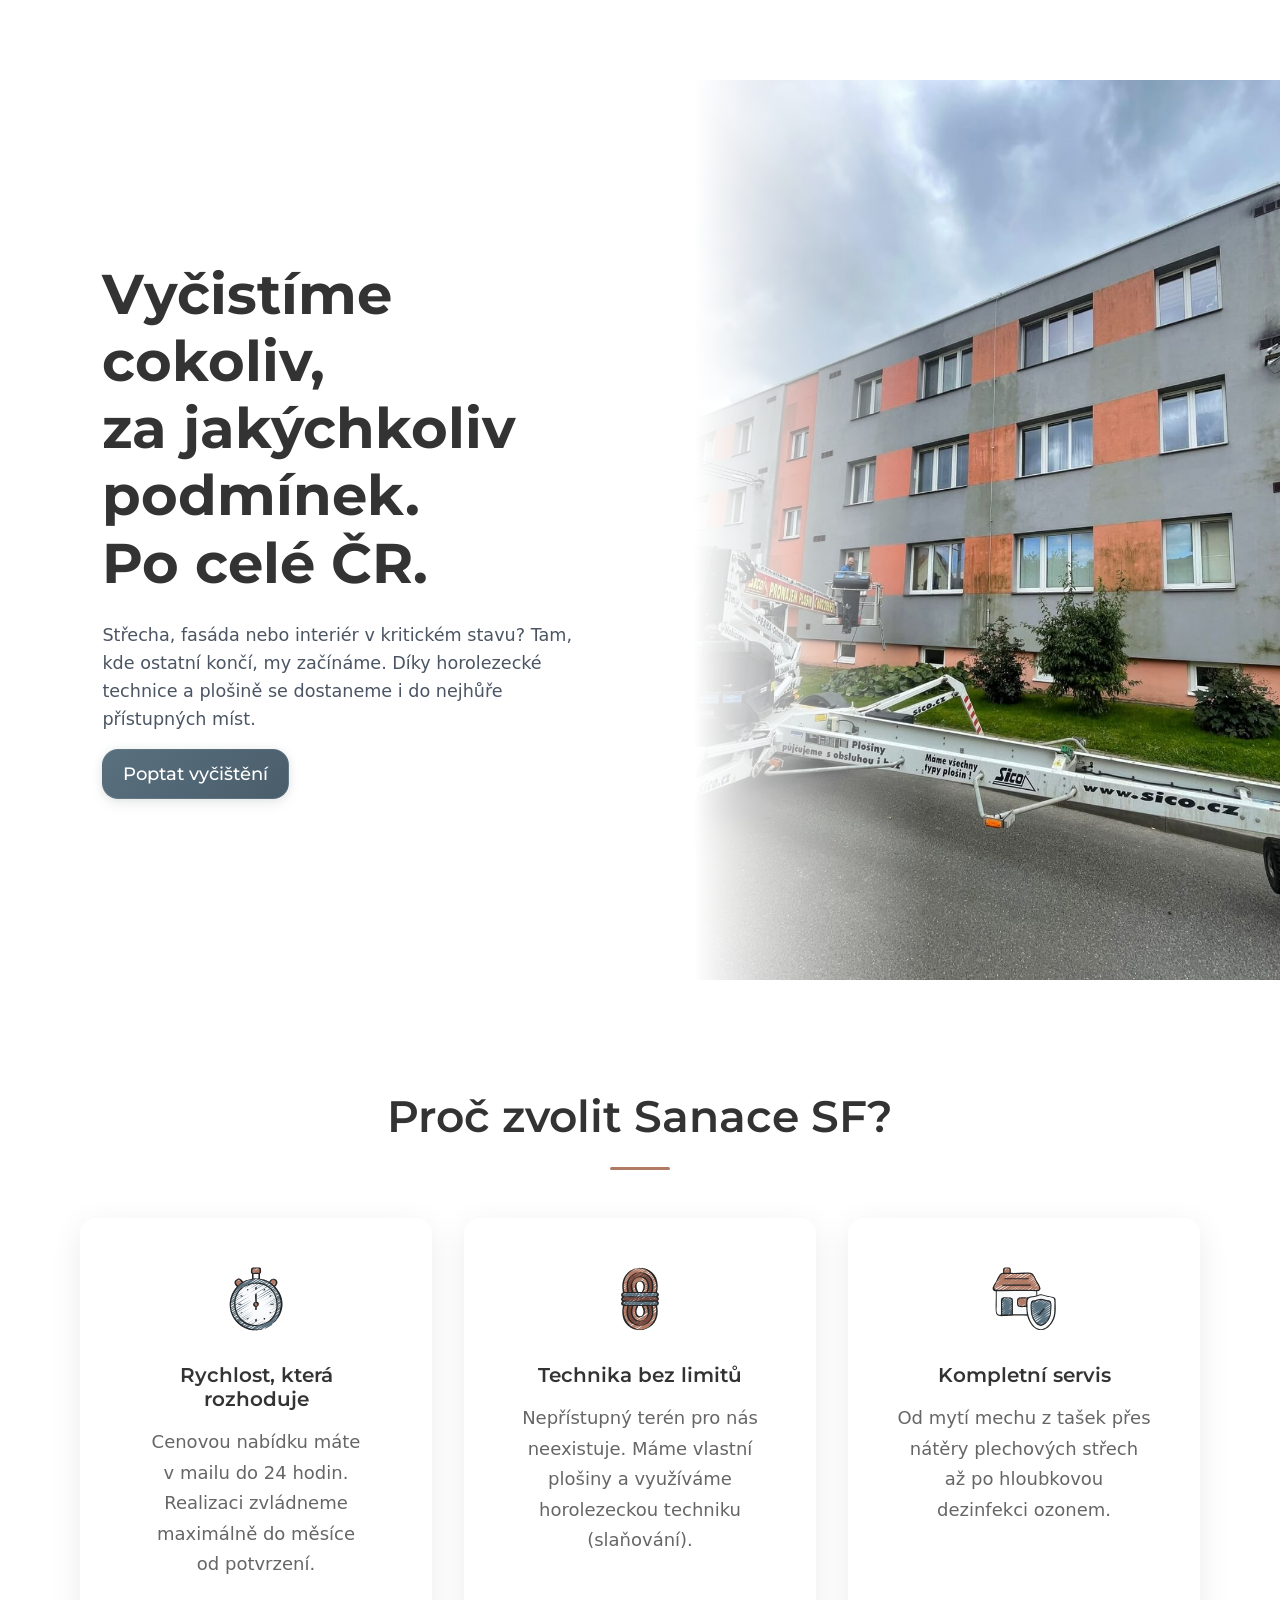
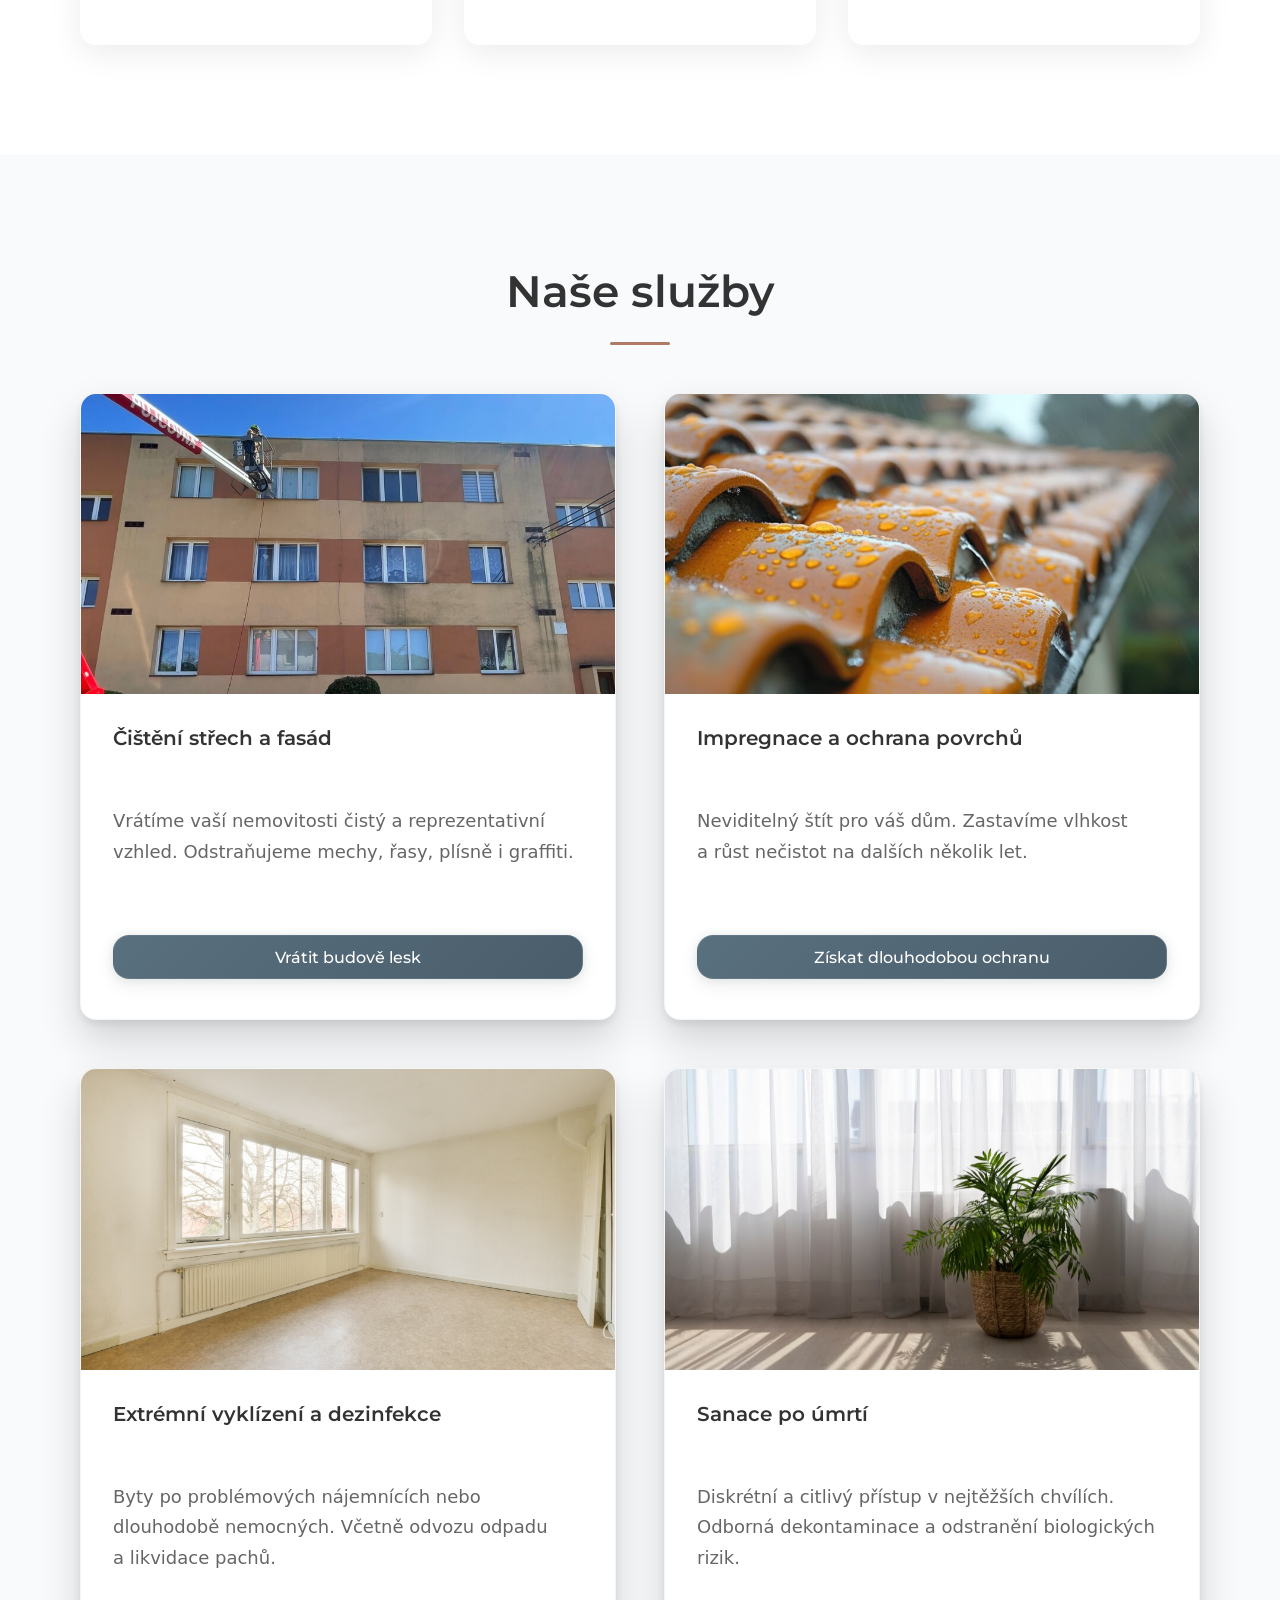
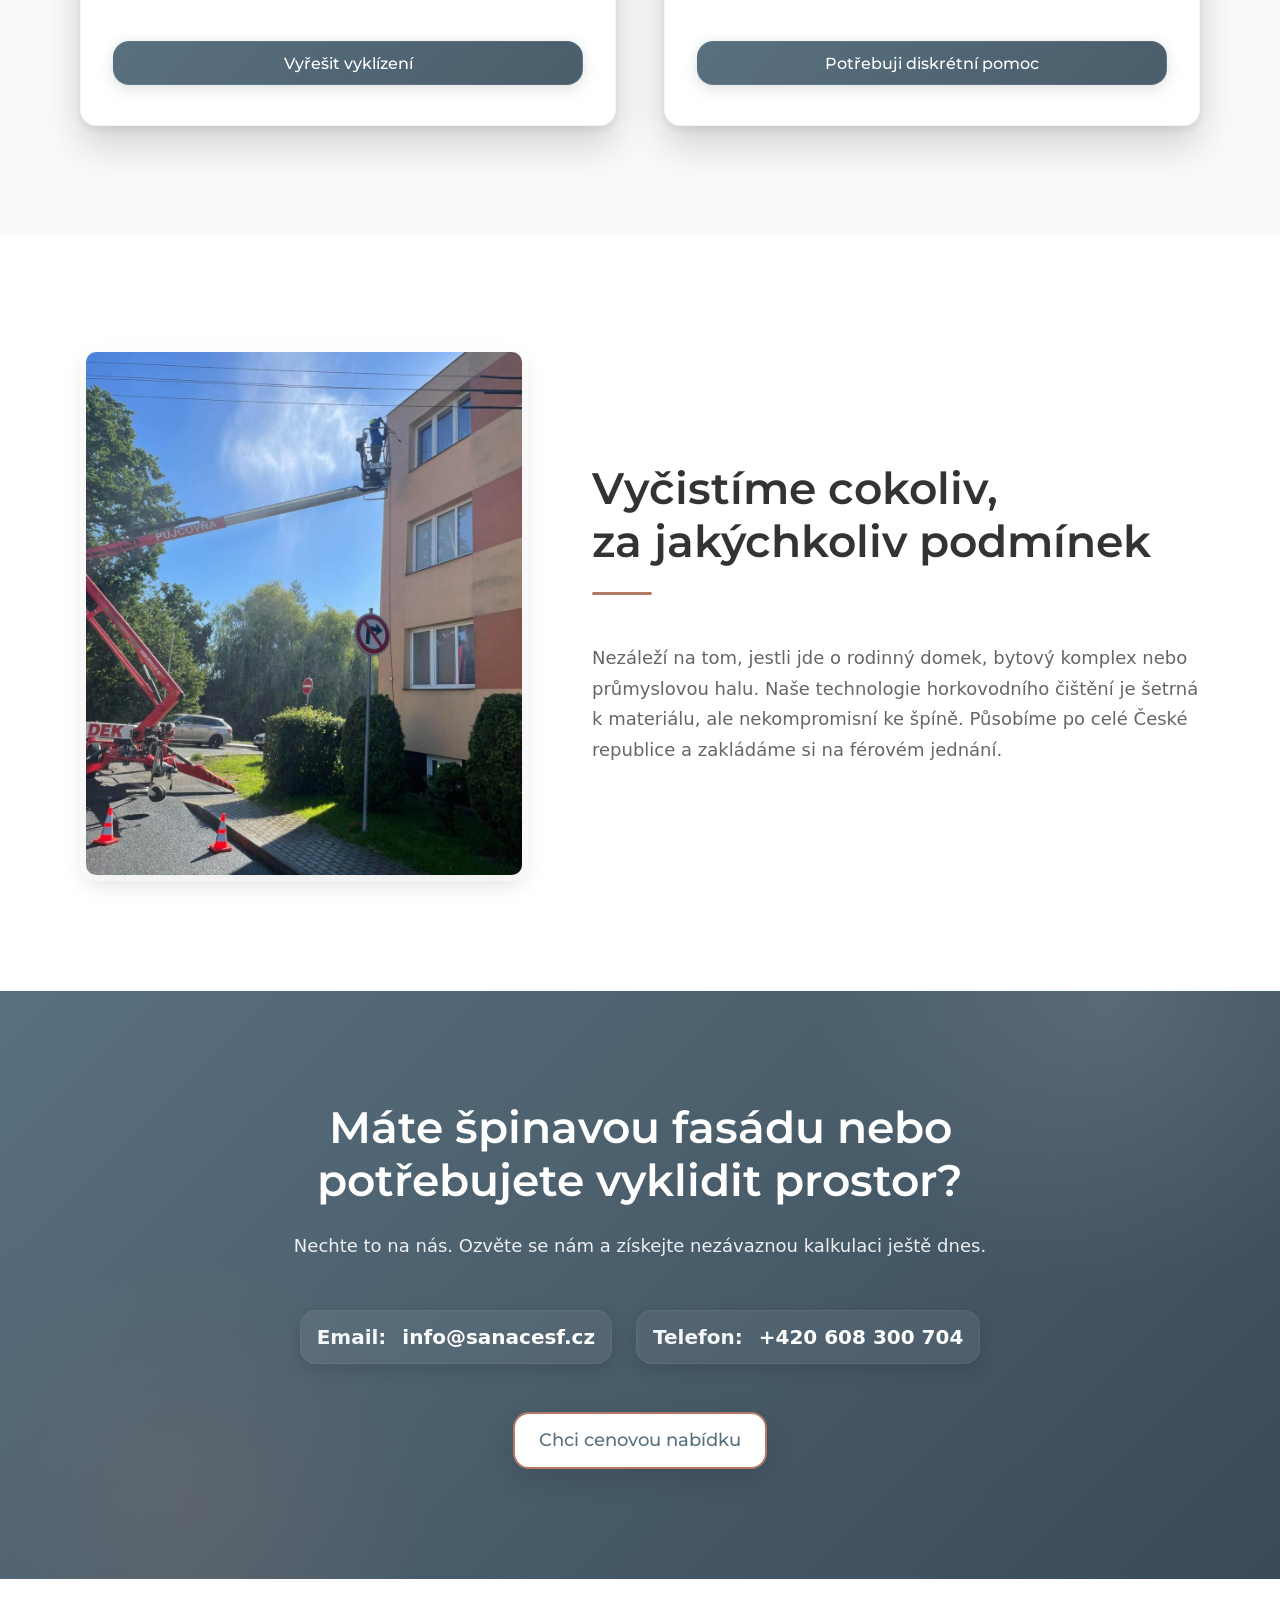
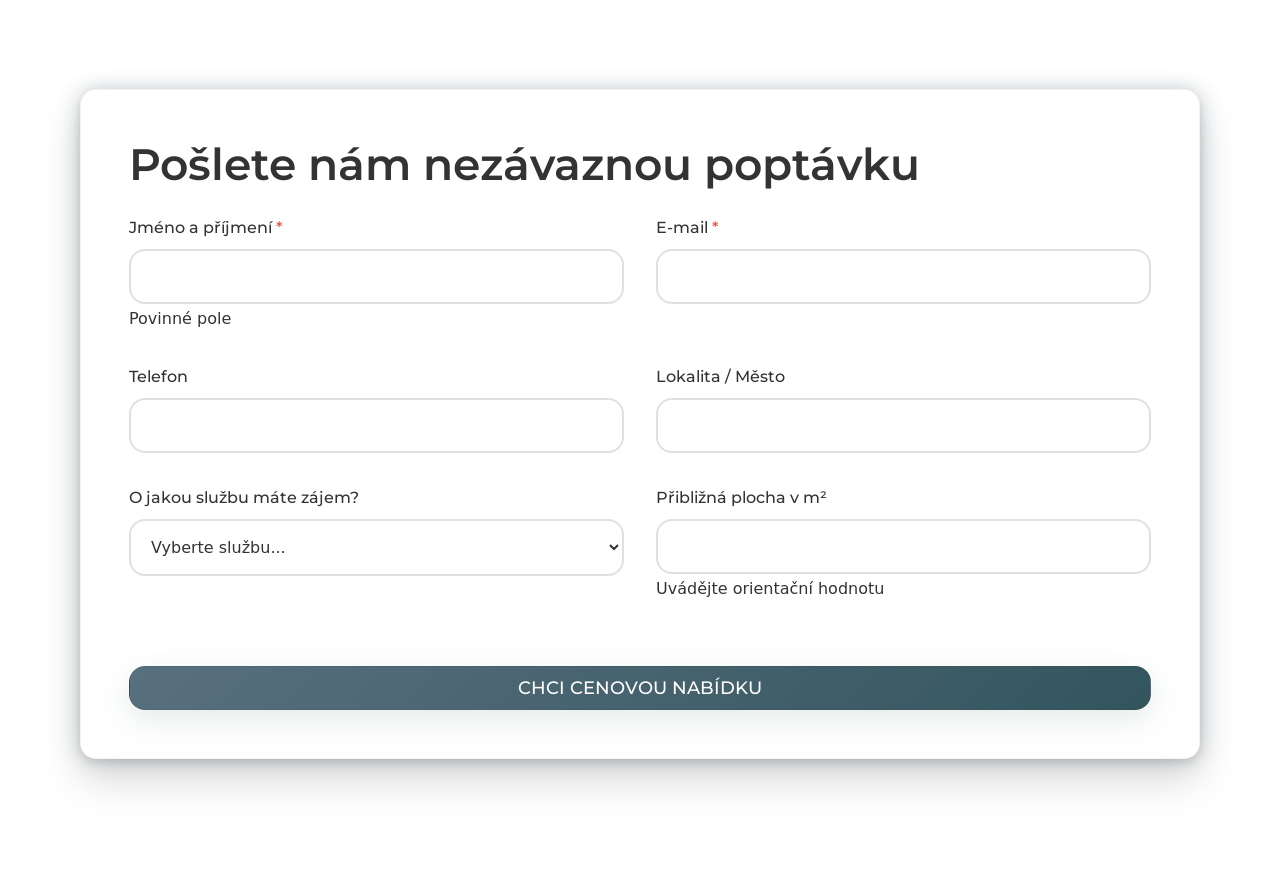
==== commit 73eaba71: "verze08" ====
--- a/index.html
+++ b/index.html
@@ -12,21 +12,21 @@
     <meta name="viewport" content="width=device-width, initial-scale=1.0">
     <title>Sanace SF - Čištění střech a fasád, extrémní vyklízení po celé ČR</title>
     <meta name="description" content="Vyčistíme cokoliv, za jakýchkoliv podmínek. Čištění střech a fasád, impregnace, extrémní vyklízení a sanace po úmrtí. Rychlá cenová nabídka do 24 hodin.">
-    <link rel="canonical" href="https://www.podlahy-pavlas.cz/">
+    <link rel="canonical" href="https://www.sanacesf.cz/">
     
     <!-- Open Graph Meta Tags -->
     <meta property="og:type" content="website">
     <meta property="og:title" content="Sanace SF - Čištění střech a fasád, extrémní vyklízení">
     <meta property="og:description" content="Vyčistíme cokoliv, za jakýchkoliv podmínek po celé ČR. Cenová nabídka do 24 hodin.">
-    <meta property="og:url" content="https://www.podlahy-pavlas.cz/">
-    <meta property="og:image" content="https://www.podlahy-pavlas.cz/obrazky/hero/cisteni_fasady.jpeg">
+    <meta property="og:url" content="https://www.sanacesf.cz/">
+    <meta property="og:image" content="https://www.sanacesf.cz/obrazky/hero/cisteni_fasady.jpeg">
     <meta property="og:locale" content="cs_CZ">
     
     <!-- Twitter Card -->
     <meta name="twitter:card" content="summary_large_image">
     <meta name="twitter:title" content="Sanace SF - Čištění střech a fasád">
     <meta name="twitter:description" content="Vyčistíme cokoliv, za jakýchkoliv podmínek po celé ČR.">
-    <meta name="twitter:image" content="https://www.podlahy-pavlas.cz/obrazky/hero/cisteni_fasady.jpeg">
+    <meta name="twitter:image" content="https://www.sanacesf.cz/obrazky/hero/cisteni_fasady.jpeg">
     
     <!-- Favicon -->
     <link rel="icon" href="favicon.svg" type="image/svg+xml">
@@ -352,7 +352,7 @@
         "name": "Sanace SF",
         "alternateName": "Josef Pavlas",
         "description": "Specializujeme se na extrémní čištění, sanace fasád a výškové práce po celé ČR",
-        "url": "https://www.podlahy-pavlas.cz/",
+        "url": "https://www.sanacesf.cz/",
         "telephone": "+420608300704",
         "email": "info@sanacesf.cz",
         "address": {
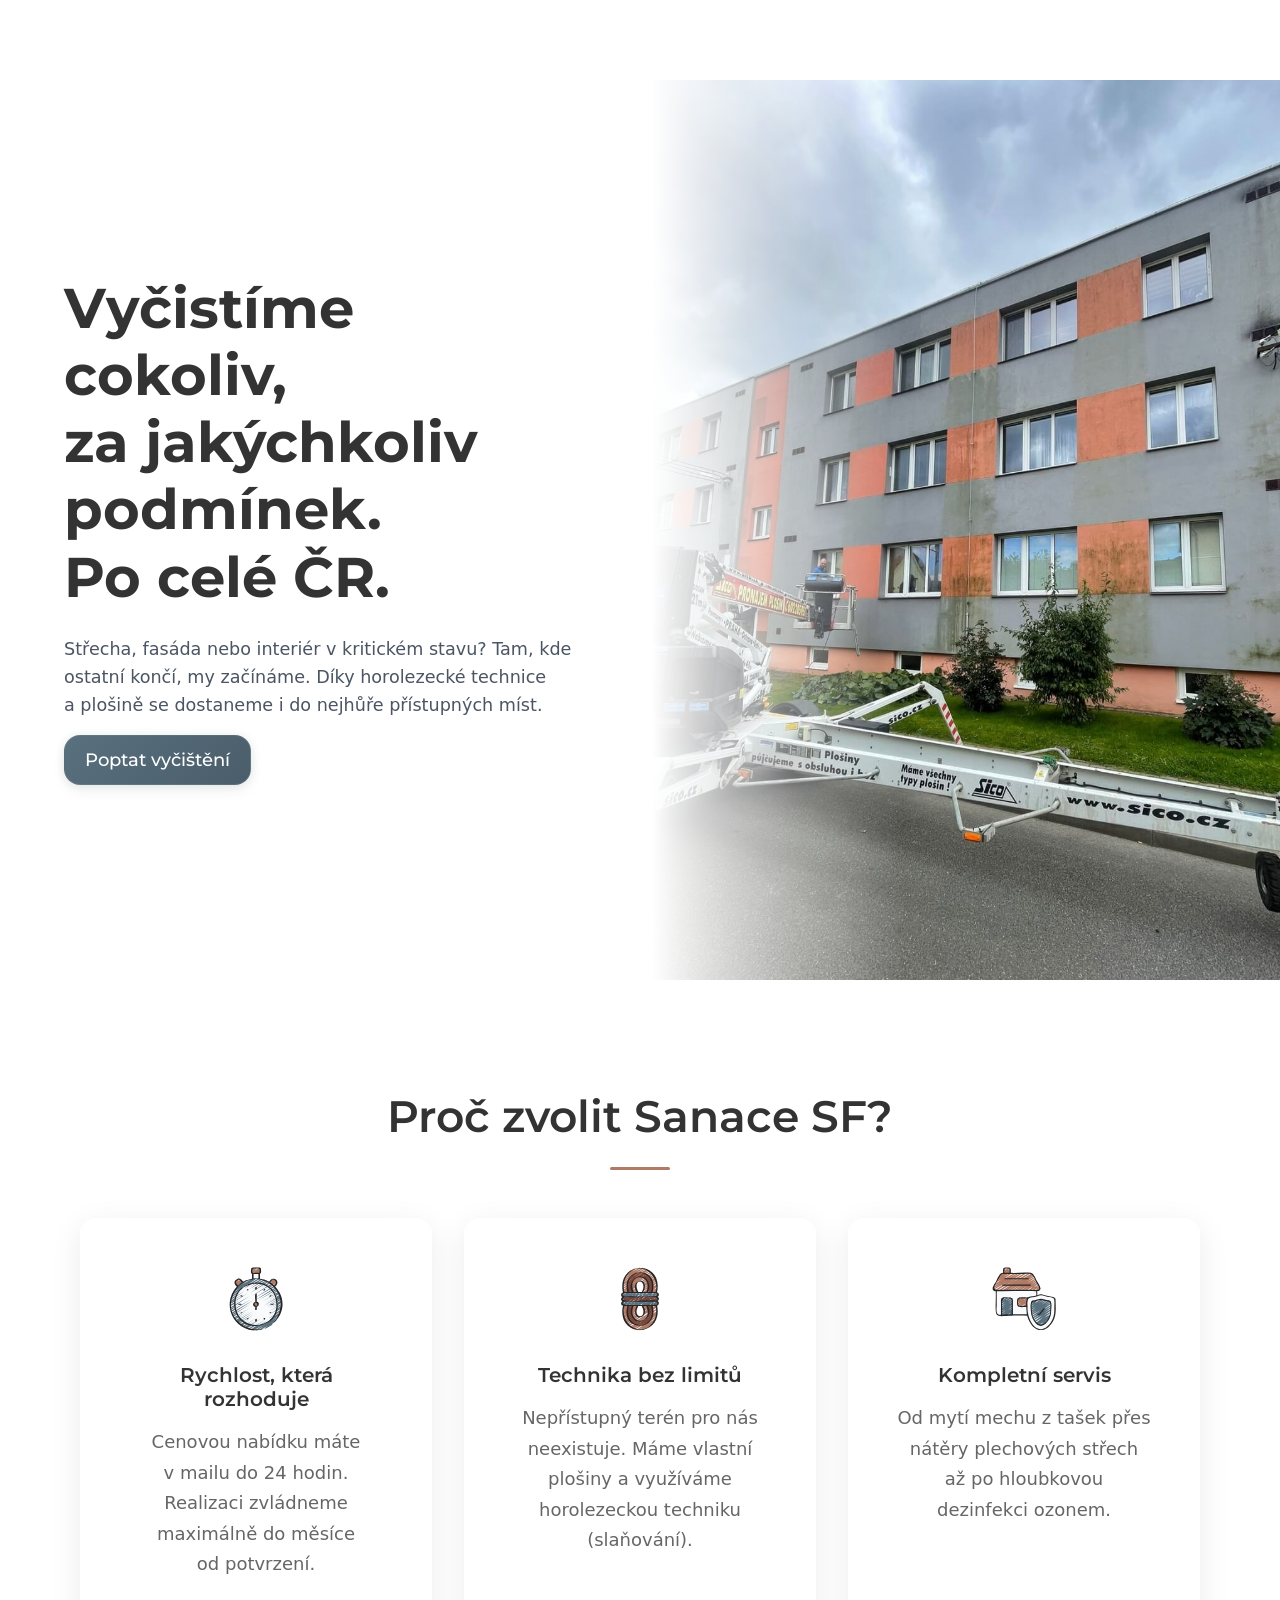
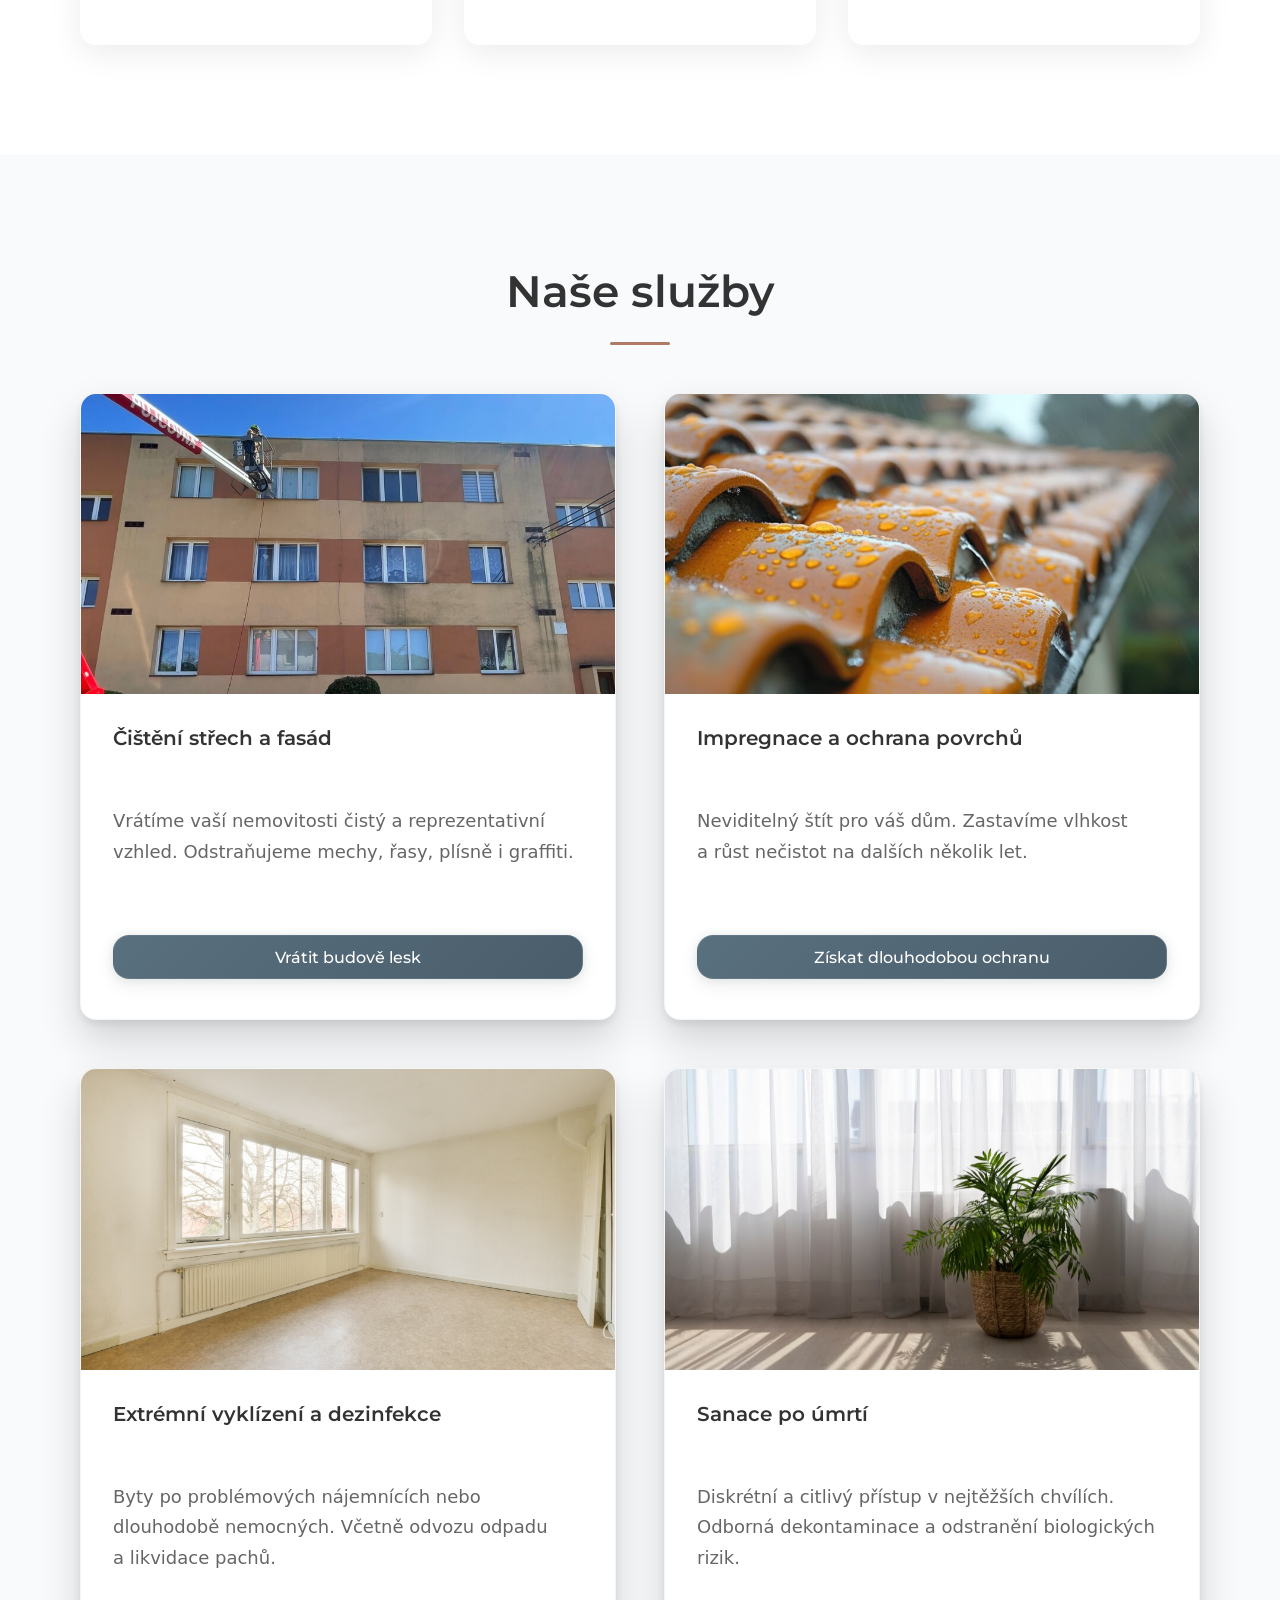
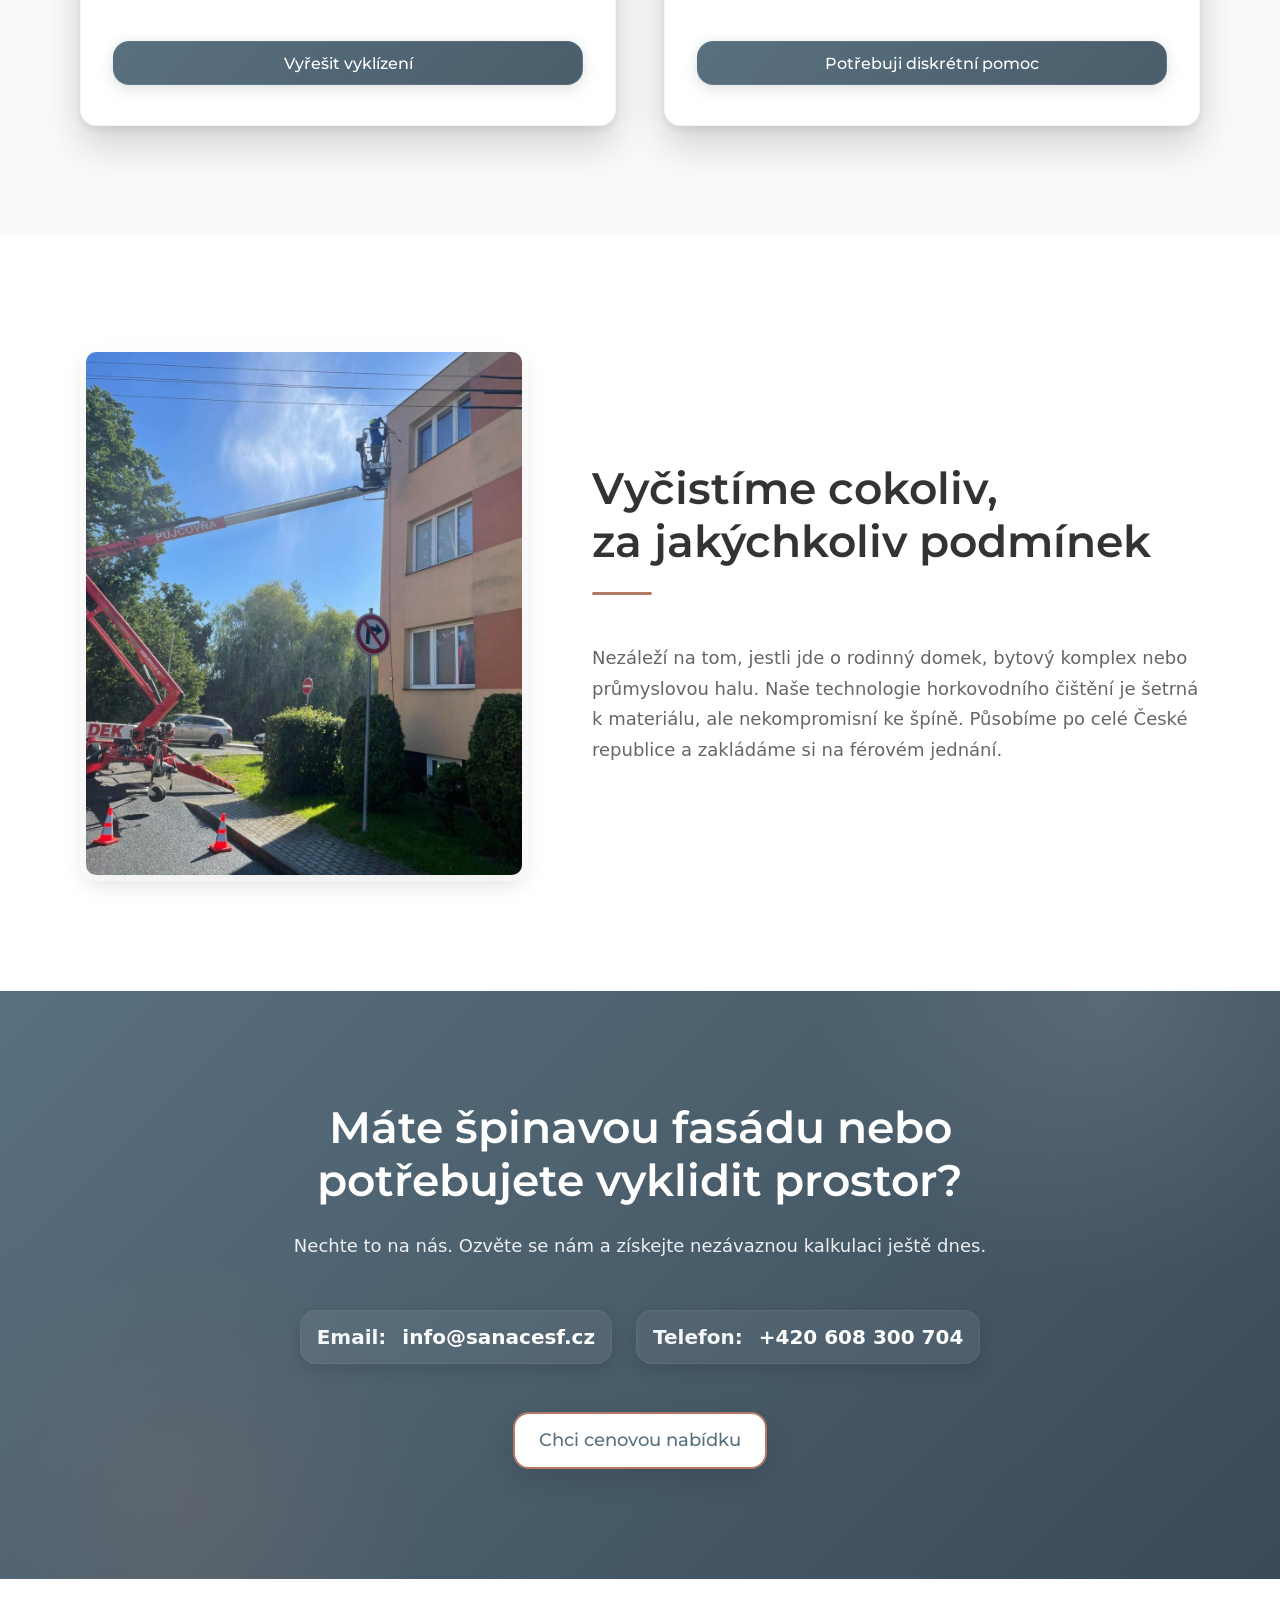
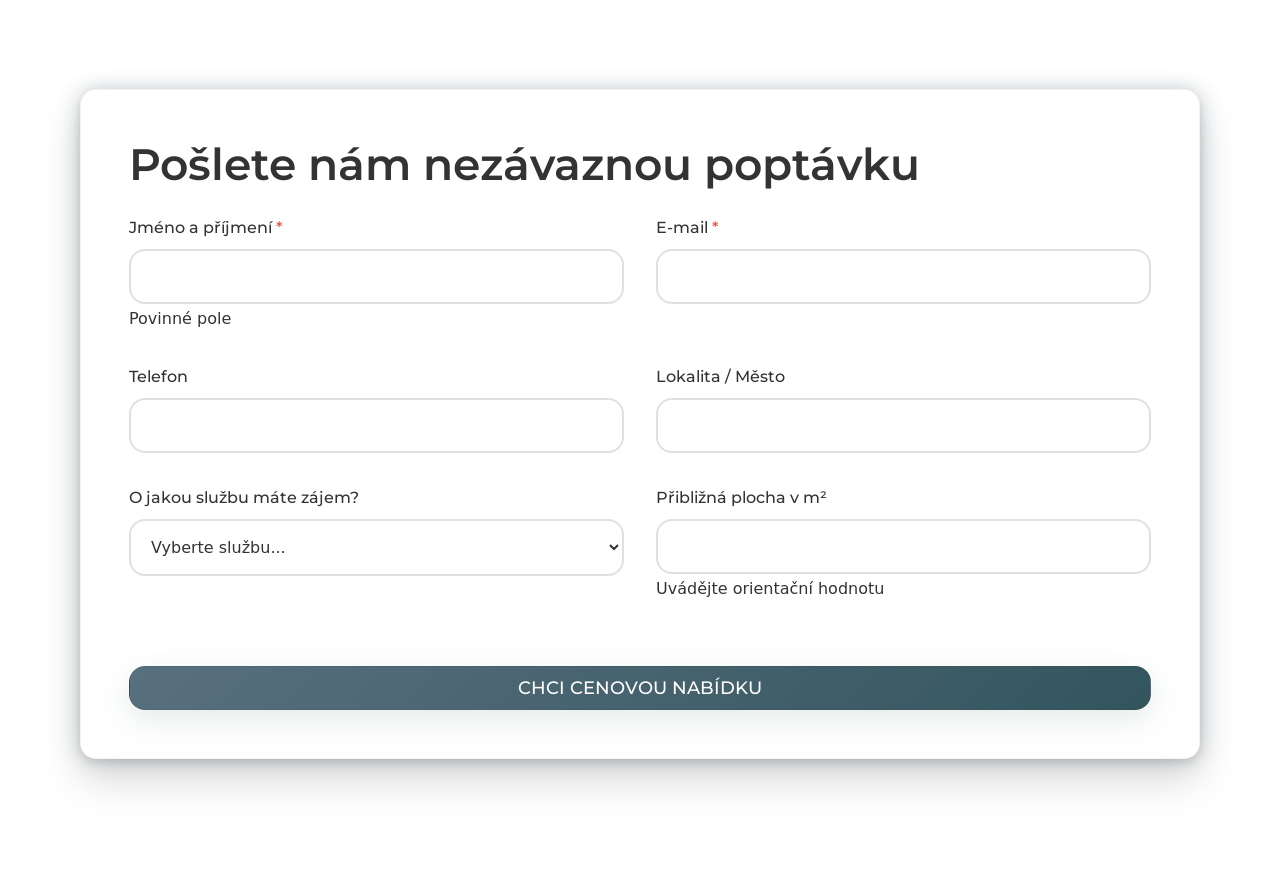
==== commit fd8ba62d: "grafit02" ====
--- a/index.html
+++ b/index.html
@@ -60,7 +60,11 @@
                             flex: 1; 
                             display: flex; 
                             align-items: center; 
-                            padding: 60px 8%; 
+                            /* Fix pro zarovnání s obsahem webu (container width 90%, max 1440px) */
+                            padding-left: max(5%, calc((100% - 1440px) / 2));
+                            padding-right: 5%;
+                            padding-top: 80px;
+                            padding-bottom: 80px;
                             background: #fff;
                             z-index: 2;
                         }
